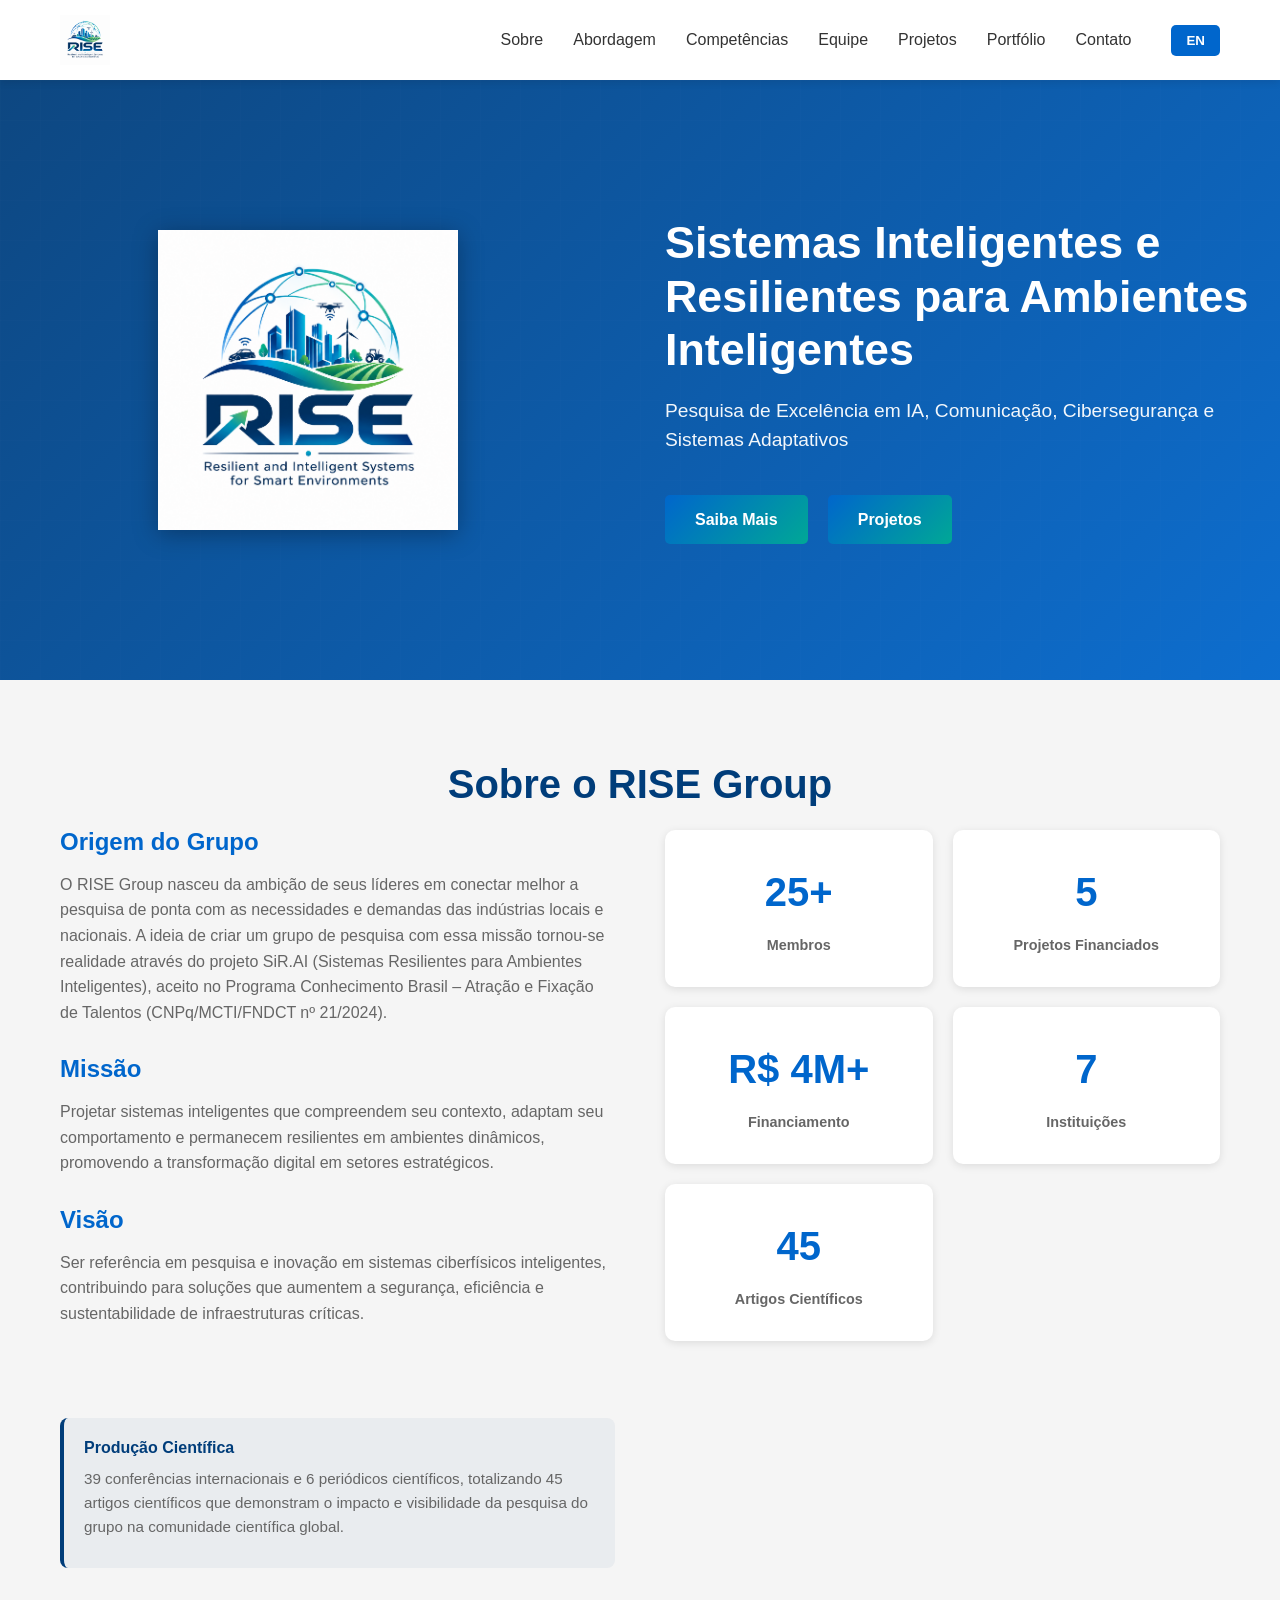
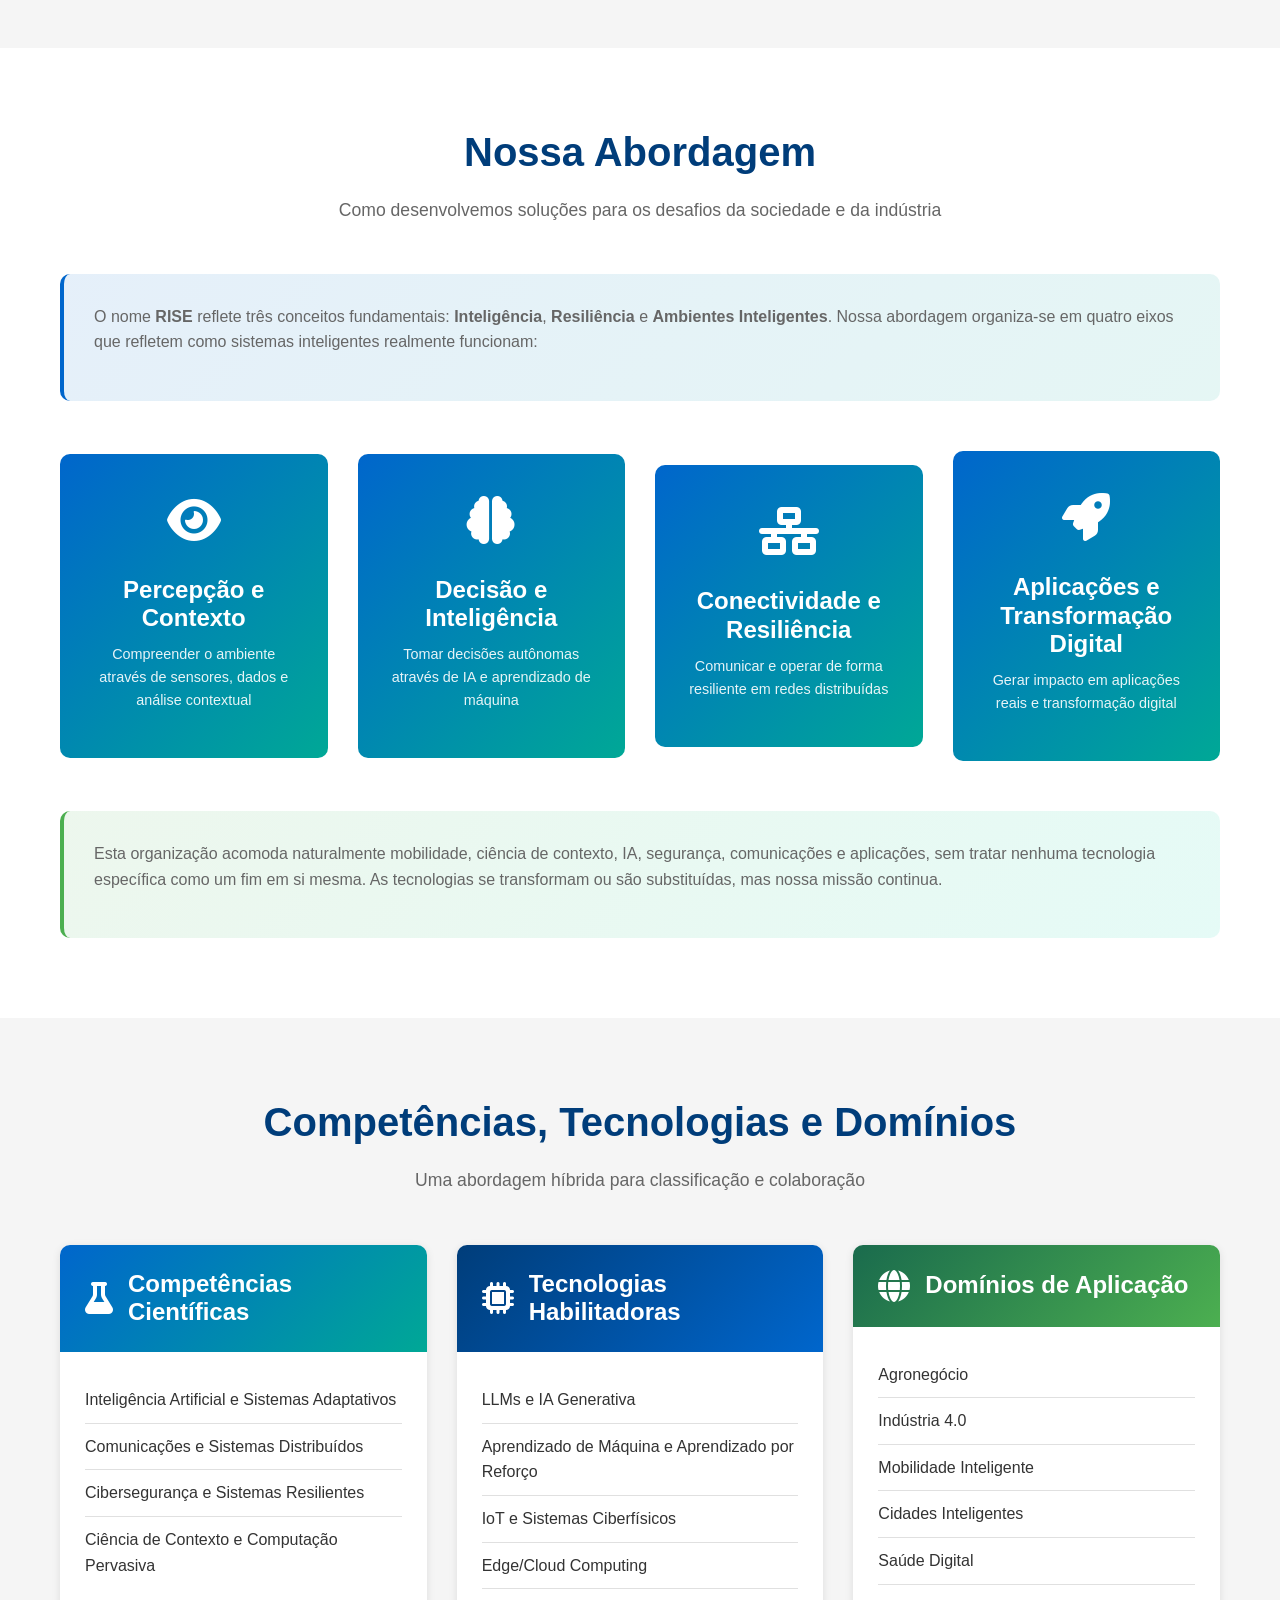
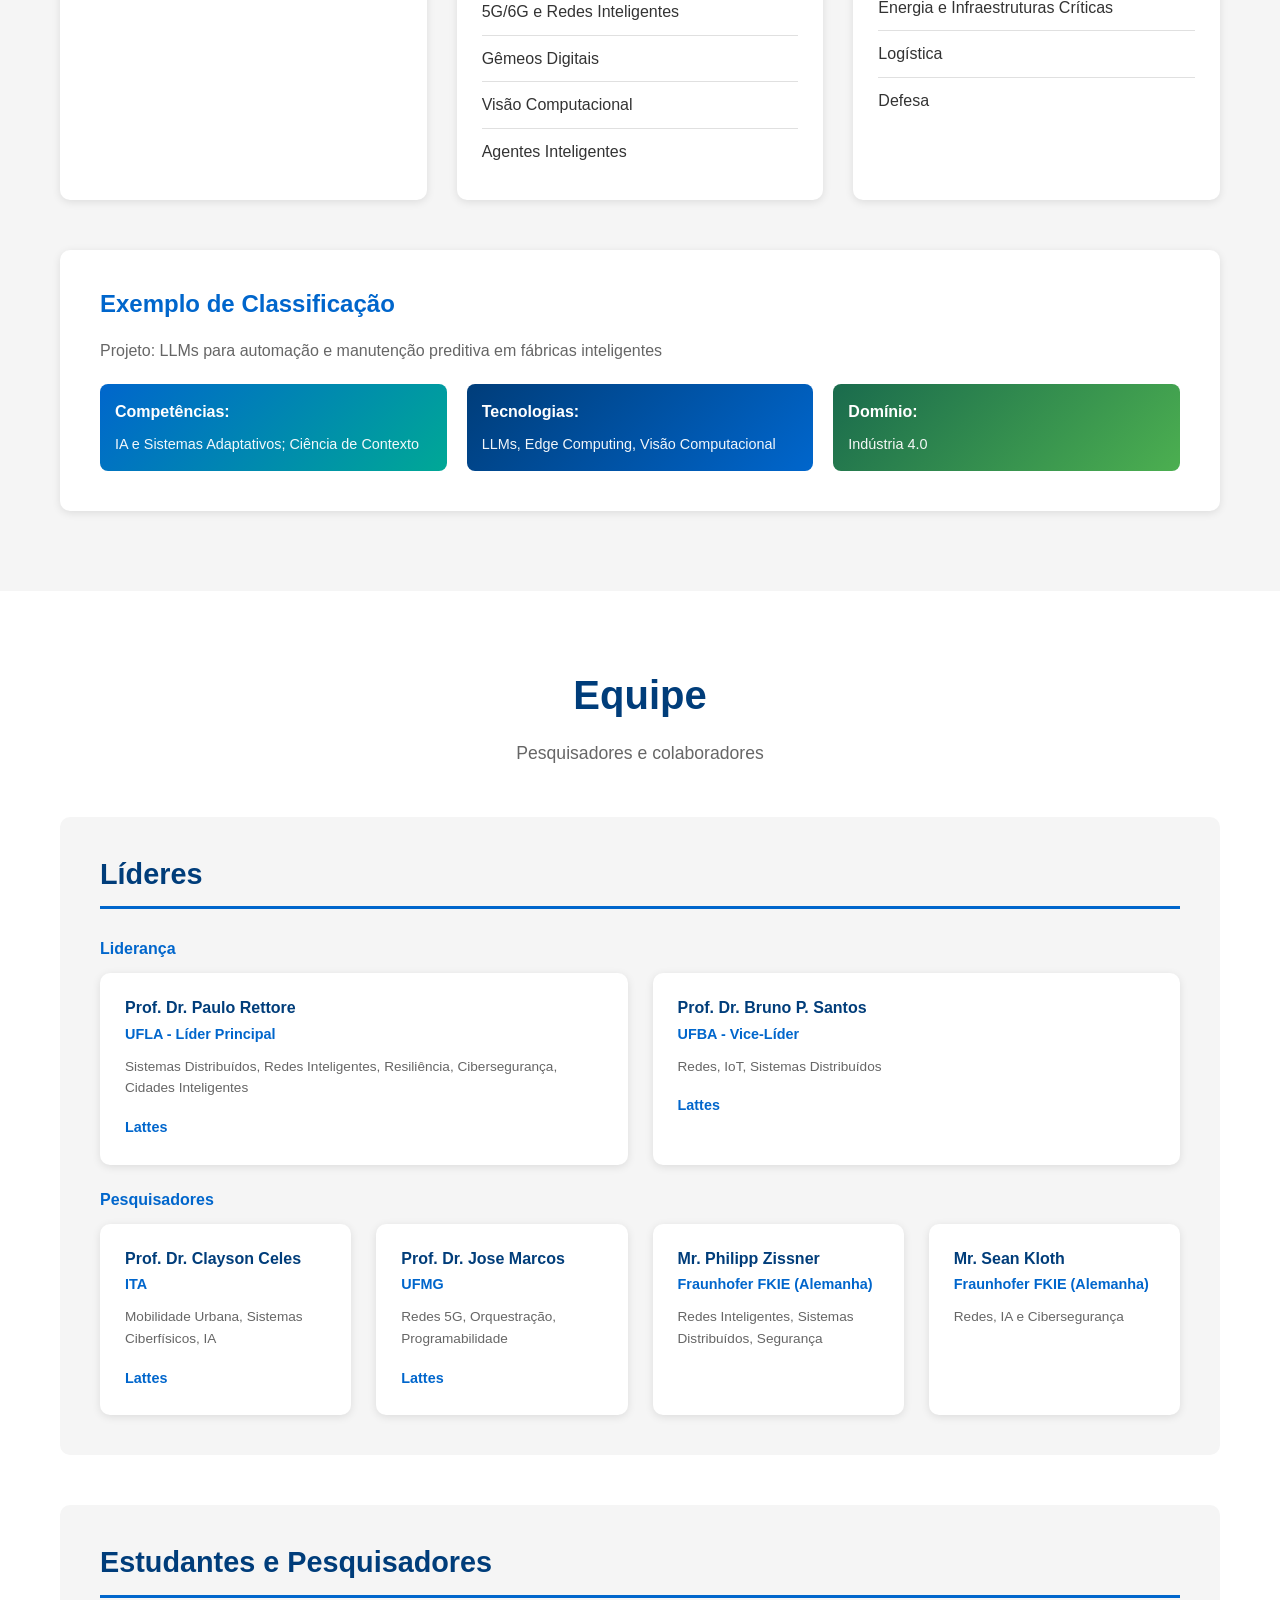
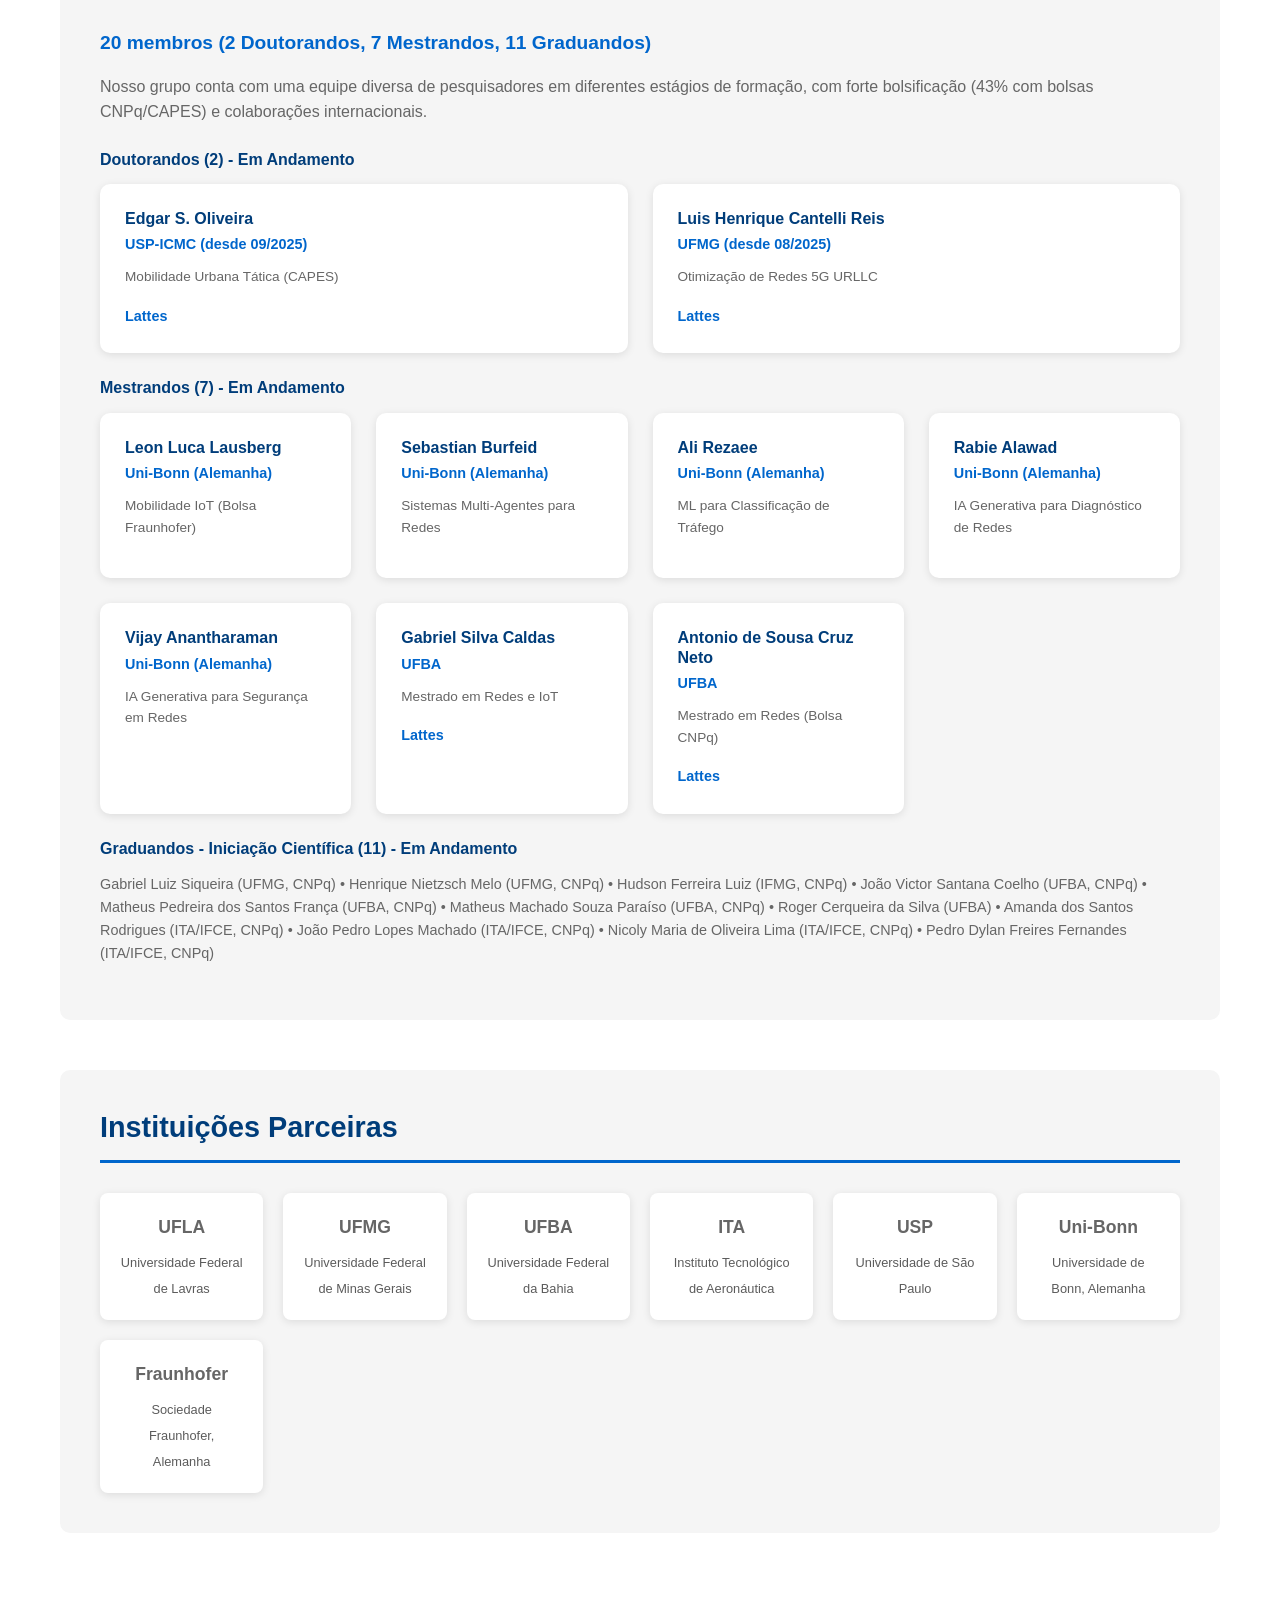
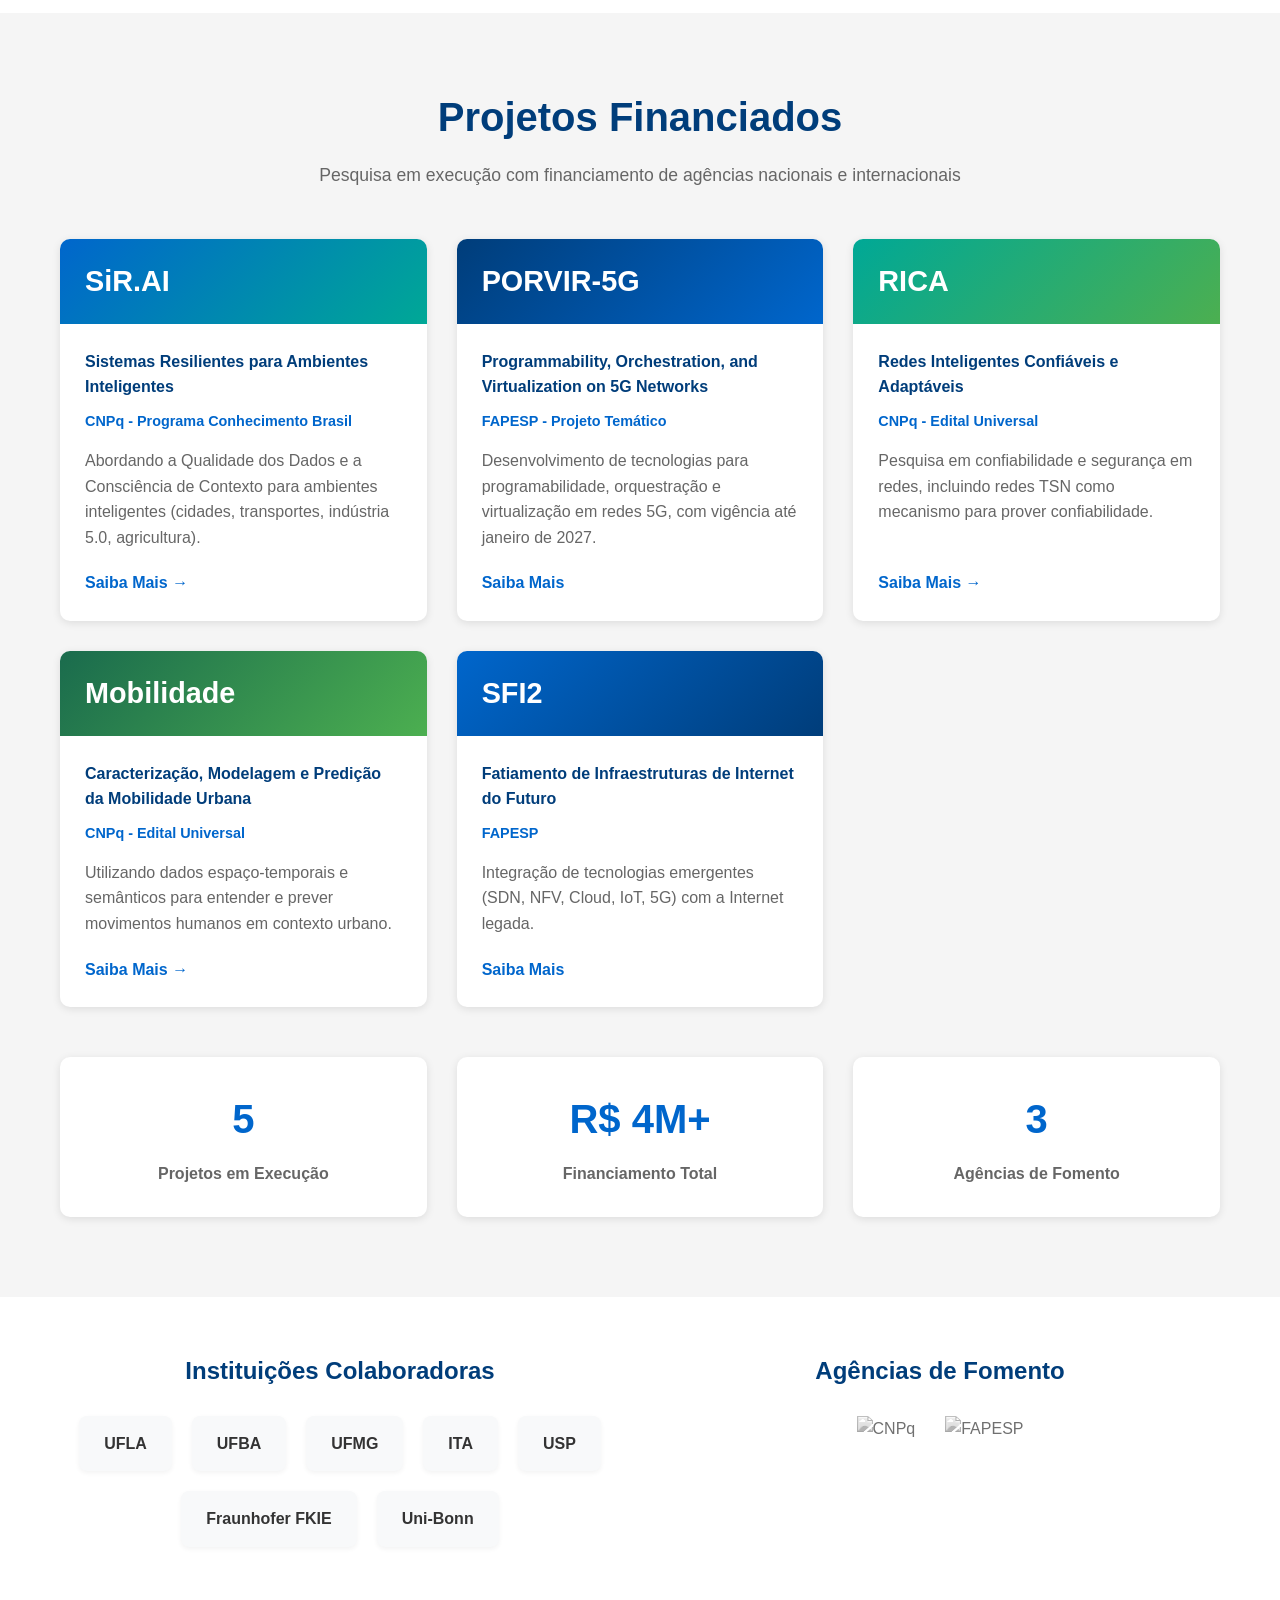
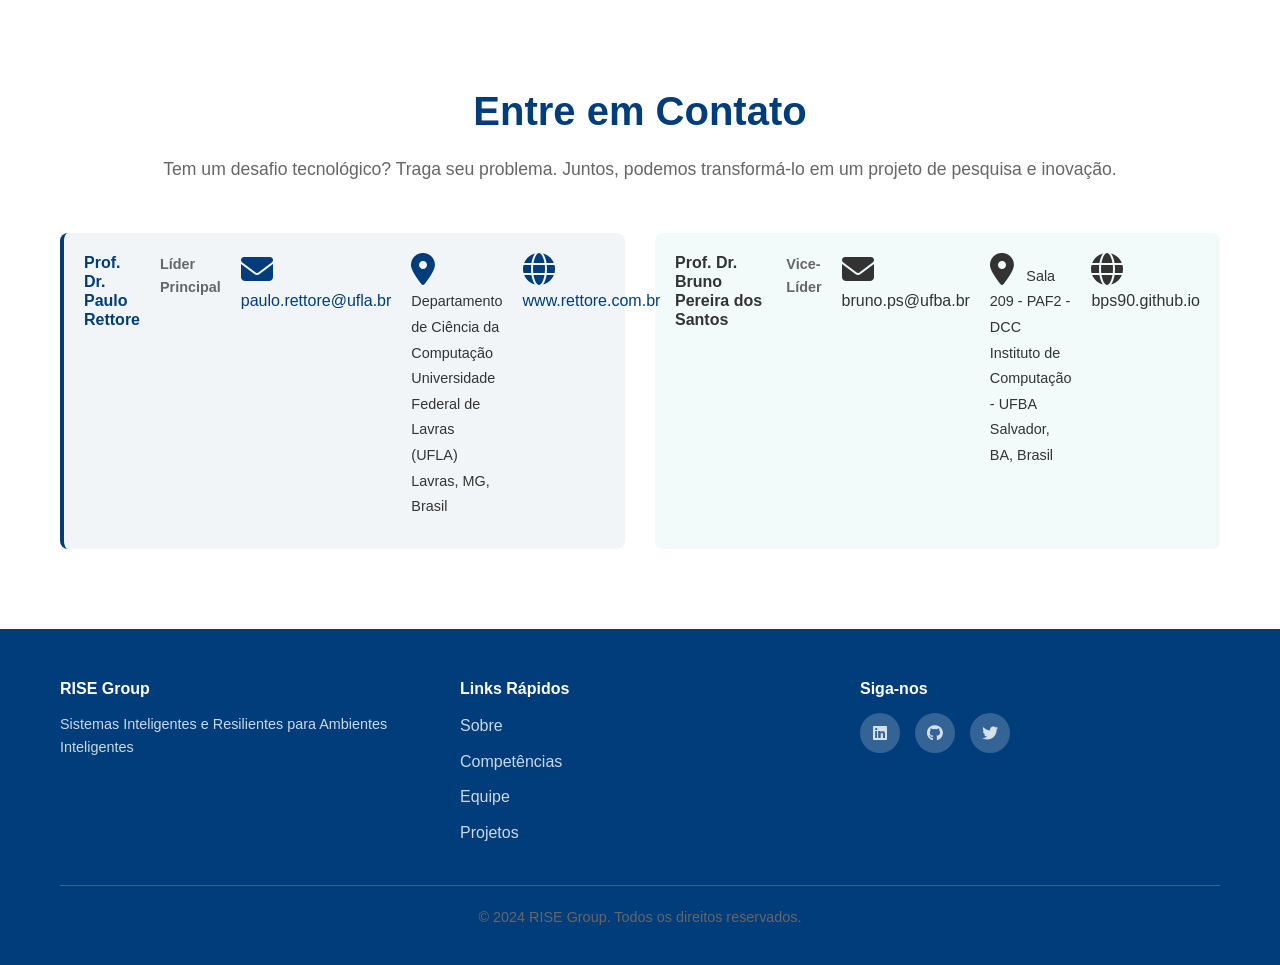
==== index.html @ a44e8b83 "Auto stash before rebase of "main" onto "origin/main"" ====
<!DOCTYPE html>
<html lang="pt-BR">
<head>
    <meta charset="UTF-8">
    <meta name="viewport" content="width=device-width, initial-scale=1.0">
    <meta name="description" content="RISE Group - Resilient and Intelligent Systems for Smart Environments">
    <meta name="keywords" content="AI, IoT, 5G, Resilience, Smart Cities, Research Group">
    <title>RISE Group - Sistemas Inteligentes e Resilientes para Ambientes Inteligentes</title>
    <link rel="stylesheet" href="assets/css/style.css">
    <link rel="stylesheet" href="https://cdnjs.cloudflare.com/ajax/libs/font-awesome/6.4.0/css/all.min.css">
</head>
<body>
    <!-- Navigation -->
    <nav class="navbar">
        <div class="nav-container">
            <div class="nav-logo">
                <img src="assets/images/logo-rise.png" alt="RISE Group Logo" class="logo-img">
                <span class="logo-text">RISE Group</span>
            </div>
            <div class="nav-toggle" id="navToggle">
                <span></span>
                <span></span>
                <span></span>
            </div>
            <ul class="nav-menu" id="navMenu">
                <li><a href="#about" class="nav-link" data-i18n="nav.about">Sobre</a></li>
                <li><a href="#approach" class="nav-link" data-i18n="nav.approach">Abordagem</a></li>
                <li><a href="#competencies" class="nav-link" data-i18n="nav.competencies">Competências</a></li>
                <li><a href="#team" class="nav-link" data-i18n="nav.team">Equipe</a></li>
                <li><a href="#projects" class="nav-link" data-i18n="nav.projects">Projetos</a></li>
                <li><a href="#portfolio" class="nav-link" data-i18n="nav.portfolio">Portfólio</a></li>
                <li><a href="#contact" class="nav-link" data-i18n="nav.contact">Contato</a></li>
                <li class="lang-toggle">
                    <button id="langBtn" class="lang-btn">EN</button>
                </li>
            </ul>
        </div>
    </nav>

    <!-- Hero Section -->
    <section class="hero">
        <div class="hero-content">
            <div class="hero-logo-container">
                <img src="assets/images/logo-rise.png" alt="RISE Group" class="hero-logo">
            </div>
            <div class="hero-text-container">
                <h1 class="hero-title" data-i18n="hero.title">Sistemas Inteligentes e Resilientes para Ambientes Inteligentes</h1>
                <p class="hero-subtitle" data-i18n="hero.subtitle">Pesquisa de Excelência em IA, Comunicação, Cibersegurança e Sistemas Adaptativos</p>
                <div class="hero-buttons">
                    <a href="#about" class="btn btn-primary" data-i18n="btn.learn">Saiba Mais</a>
                    <a href="#projects" class="btn btn-primary" data-i18n="btn.projects">Projetos</a>
                </div>
            </div>
        </div>
        <div class="hero-background"></div>
    </section>

    <!-- About Section -->
    <section id="about" class="about">
        <div class="container">
            <h2 class="section-title" data-i18n="about.title">Sobre o RISE Group</h2>
            <div class="about-content">
                <div class="about-text">
                    <h3 data-i18n="about.origin">Origem do Grupo</h3>
                    <p data-i18n="about.origin_text">O RISE Group nasceu da ambição de seus líderes em conectar melhor a pesquisa de ponta com as necessidades e demandas das indústrias locais e nacionais. A ideia de criar um grupo de pesquisa com essa missão tornou-se realidade através do projeto <strong>SiR.AI</strong> (Sistemas Resilientes para Ambientes Inteligentes), aceito no <strong>Programa Conhecimento Brasil – Atração e Fixação de Talentos</strong> (CNPq/MCTI/FNDCT nº 21/2024). Este programa forneceu o suporte necessário para estruturar uma equipe multidisciplinar e interinstitucional dedicada a pesquisa de fronteira em sistemas inteligentes e resilientes.</p>
                    
                    <h3 data-i18n="about.mission">Missão</h3>
                    <p data-i18n="about.mission_text">Projetar sistemas inteligentes que compreendem seu contexto, adaptam seu comportamento e permanecem resilientes em ambientes dinâmicos, promovendo a transformação digital em setores estratégicos.</p>
                    
                    <h3 data-i18n="about.vision">Visão</h3>
                    <p data-i18n="about.vision_text">Ser referência em pesquisa e inovação em sistemas ciberfísicos inteligentes, contribuindo para soluções que aumentem a segurança, eficiência e sustentabilidade de infraestruturas críticas.</p>
                </div>
                <div class="about-stats">
                    <div class="stat-card">
                        <div class="stat-number">25+</div>
                        <div class="stat-label" data-i18n="about.members">Membros</div>
                    </div>
                    <div class="stat-card">
                        <div class="stat-number">5</div>
                        <div class="stat-label" data-i18n="about.projects">Projetos Financiados</div>
                    </div>
                    <div class="stat-card">
                        <div class="stat-number">R$ 4M+</div>
                        <div class="stat-label" data-i18n="about.funding">Financiamento</div>
                    </div>
                    <div class="stat-card">
                        <div class="stat-number">7</div>
                        <div class="stat-label" data-i18n="about.institutions">Instituições</div>
                    </div>
                    <div class="stat-card">
                        <div class="stat-number">45</div>
                        <div class="stat-label" data-i18n="about.publications">Artigos Científicos</div>
                    </div>
                </div>
                
                <div class="about-publications" style="margin-top: 25px; padding: 20px; background: rgba(0, 61, 122, 0.05); border-radius: 8px; border-left: 4px solid var(--primary-blue);">
                    <h4 style="color: var(--primary-blue); margin-bottom: 10px;" data-i18n="about.publications_title">Produção Científica</h4>
                    <p style="margin: 8px 0; font-size: 0.95rem;" data-i18n="about.publications_detail"><strong>39 conferências internacionais</strong> e <strong>6 periódicos científicos</strong>, totalizando <strong>45 artigos científicos</strong> que demonstram o impacto e visibilidade da pesquisa do grupo na comunidade científica global.</p>
                </div>
            </div>
        </div>
    </section>

    <!-- Approach Section -->
    <section id="approach" class="approach">
        <div class="container">
            <h2 class="section-title" data-i18n="approach.title">Nossa Abordagem</h2>
            <p class="section-subtitle" data-i18n="approach.subtitle">Como desenvolvemos soluções para os desafios da sociedade e da indústria</p>
            
            <div class="approach-intro">
                <p data-i18n="approach.intro">O nome <strong>RISE</strong> reflete três conceitos fundamentais: <strong>Inteligência</strong>, <strong>Resiliência</strong> e <strong>Ambientes Inteligentes</strong>. Nossa abordagem organiza-se em quatro eixos que refletem como sistemas inteligentes realmente funcionam:</p>
            </div>

            <div class="approach-flow">
                <div class="flow-item">
                    <div class="flow-icon">
                        <i class="fas fa-eye"></i>
                    </div>
                    <h3 data-i18n="approach.perception">Percepção e Contexto</h3>
                    <p data-i18n="approach.perception_desc">Compreender o ambiente através de sensores, dados e análise contextual</p>
                </div>
                <div class="flow-arrow">→</div>
                <div class="flow-item">
                    <div class="flow-icon">
                        <i class="fas fa-brain"></i>
                    </div>
                    <h3 data-i18n="approach.decision">Decisão e Inteligência</h3>
                    <p data-i18n="approach.decision_desc">Tomar decisões autônomas através de IA e aprendizado de máquina</p>
                </div>
                <div class="flow-arrow">→</div>
                <div class="flow-item">
                    <div class="flow-icon">
                        <i class="fas fa-network-wired"></i>
                    </div>
                    <h3 data-i18n="approach.connectivity">Conectividade e Resiliência</h3>
                    <p data-i18n="approach.connectivity_desc">Comunicar e operar de forma resiliente em redes distribuídas</p>
                </div>
                <div class="flow-arrow">→</div>
                <div class="flow-item">
                    <div class="flow-icon">
                        <i class="fas fa-rocket"></i>
                    </div>
                    <h3 data-i18n="approach.applications">Aplicações e Transformação Digital</h3>
                    <p data-i18n="approach.applications_desc">Gerar impacto em aplicações reais e transformação digital</p>
                </div>
            </div>

            <div class="approach-note">
                <p data-i18n="approach.note">Esta organização acomoda naturalmente mobilidade, ciência de contexto, IA, segurança, comunicações e aplicações, sem tratar nenhuma tecnologia específica como um fim em si mesma. As tecnologias se transformam ou são substituídas, mas nossa missão continua.</p>
            </div>
        </div>
    </section>

    <!-- Competencies Section -->
    <section id="competencies" class="competencies">
        <div class="container">
            <h2 class="section-title" data-i18n="competencies.title">Competências, Tecnologias e Domínios</h2>
            <p class="section-subtitle" data-i18n="competencies.subtitle">Uma abordagem híbrida para classificação e colaboração</p>

            <div class="competencies-grid">
                <!-- Scientific Competencies -->
                <div class="competency-card">
                    <div class="card-header competencies-header">
                        <i class="fas fa-flask"></i>
                        <h3 data-i18n="competencies.scientific">Competências Científicas</h3>
                    </div>
                    <ul class="competency-list">
                        <li data-i18n="competencies.ai">Inteligência Artificial e Sistemas Adaptativos</li>
                        <li data-i18n="competencies.communications">Comunicações e Sistemas Distribuídos</li>
                        <li data-i18n="competencies.cybersecurity">Cibersegurança e Sistemas Resilientes</li>
                        <li data-i18n="competencies.context">Ciência de Contexto e Computação Pervasiva</li>
                    </ul>
                </div>

                <!-- Enabling Technologies -->
                <div class="competency-card">
                    <div class="card-header technologies-header">
                        <i class="fas fa-microchip"></i>
                        <h3 data-i18n="competencies.technologies">Tecnologias Habilitadoras</h3>
                    </div>
                    <ul class="competency-list">
                        <li data-i18n="competencies.llm">LLMs e IA Generativa</li>
                        <li data-i18n="competencies.ml">Aprendizado de Máquina e Aprendizado por Reforço</li>
                        <li data-i18n="competencies.iot">IoT e Sistemas Ciberfísicos</li>
                        <li data-i18n="competencies.edge">Edge/Cloud Computing</li>
                        <li data-i18n="competencies.5g">5G/6G e Redes Inteligentes</li>
                        <li data-i18n="competencies.digital_twins">Gêmeos Digitais</li>
                        <li data-i18n="competencies.vision">Visão Computacional</li>
                        <li data-i18n="competencies.agents">Agentes Inteligentes</li>
                    </ul>
                </div>

                <!-- Application Domains -->
                <div class="competency-card">
                    <div class="card-header domains-header">
                        <i class="fas fa-globe"></i>
                        <h3 data-i18n="competencies.domains">Domínios de Aplicação</h3>
                    </div>
                    <ul class="competency-list">
                        <li data-i18n="competencies.agriculture">Agronegócio</li>
                        <li data-i18n="competencies.industry">Indústria 4.0</li>
                        <li data-i18n="competencies.mobility">Mobilidade Inteligente</li>
                        <li data-i18n="competencies.smart_cities">Cidades Inteligentes</li>
                        <li data-i18n="competencies.health">Saúde Digital</li>
                        <li data-i18n="competencies.energy">Energia e Infraestruturas Críticas</li>
                        <li data-i18n="competencies.logistics">Logística</li>
                        <li data-i18n="competencies.defense">Defesa</li>
                    </ul>
                </div>
            </div>

            <div class="competencies-example">
                <h3 data-i18n="competencies.example_title">Exemplo de Classificação</h3>
                <p data-i18n="competencies.example_project">Projeto: LLMs para automação e manutenção preditiva em fábricas inteligentes</p>
                <div class="example-tags">
                    <div class="tag competencies-tag">
                        <strong data-i18n="competencies.competencies_label">Competências:</strong>
                        <span data-i18n="competencies.example_comp">IA e Sistemas Adaptativos; Ciência de Contexto</span>
                    </div>
                    <div class="tag technologies-tag">
                        <strong data-i18n="competencies.technologies_label">Tecnologias:</strong>
                        <span data-i18n="competencies.example_tech">LLMs, Edge Computing, Visão Computacional</span>
                    </div>
                    <div class="tag domains-tag">
                        <strong data-i18n="competencies.domains_label">Domínio:</strong>
                        <span data-i18n="competencies.example_domain">Indústria 4.0</span>
                    </div>
                </div>
            </div>
        </div>
    </section>

    <!-- Team Section -->
    <section id="team" class="team">
        <div class="container">
            <h2 class="section-title" data-i18n="team.title">Equipe</h2>
            <p class="section-subtitle" data-i18n="team.subtitle">Pesquisadores e colaboradores</p>

            <div class="team-grid">
                <!-- Leaders and Researchers -->
                <div class="team-category">
                    <h3 class="team-category-title" data-i18n="team.leaders">Liderança e Pesquisadores</h3>
                    
                    <h4 style="margin-top: 0; margin-bottom: 15px; color: var(--secondary-blue);">Liderança</h4>
                    <div class="team-members">
                        <div class="team-member">
                            <div class="member-info">
                                <h4>Prof. Dr. Paulo Rettore</h4>
                                <p class="member-institution">UFLA - Líder Principal</p>
                                <p class="member-expertise">Sistemas Distribuídos, Redes Inteligentes, Resiliência, Cibersegurança, Cidades Inteligentes</p>
                                <a href="http://lattes.cnpq.br/9765485978306232" target="_blank" class="member-link">Lattes</a>
                            </div>
                        </div>
                        <div class="team-member">
                            <div class="member-info">
                                <h4>Prof. Dr. Bruno P. Santos</h4>
                                <p class="member-institution">UFBA - Vice-Líder</p>
                                <p class="member-expertise">Redes, IoT, Sistemas Distribuídos</p>
                                <a href="http://lattes.cnpq.br/0092226104911153" target="_blank" class="member-link">Lattes</a>
                            </div>
                        </div>
                    </div>
                    
                    <h4 style="margin-top: 25px; margin-bottom: 15px; color: var(--secondary-blue);">Pesquisadores</h4>
                    <div class="team-members">
                        <div class="team-member">
                            <div class="member-info">
                                <h4>Prof. Dr. Clayson Celes</h4>
                                <p class="member-institution">ITA</p>
                                <p class="member-expertise">Mobilidade Urbana, Sistemas Ciberfísicos, IA</p>
                                <a href="http://lattes.cnpq.br/7264126014293049" target="_blank" class="member-link">Lattes</a>
                            </div>
                        </div>
                        <div class="team-member">
                            <div class="member-info">
                                <h4>Prof. Dr. Jose Marcos</h4>
                                <p class="member-institution">UFMG</p>
                                <p class="member-expertise">Redes 5G, Orquestração, Programabilidade</p>
                                <a href="http://lattes.cnpq.br/7955837132687218" target="_blank" class="member-link">Lattes</a>
                            </div>
                        </div>
                        <div class="team-member">
                            <div class="member-info">
                                <h4>Mr. Philipp Zissner</h4>
                                <p class="member-institution">Fraunhofer FKIE (Alemanha)</p>
                                <p class="member-expertise">Redes Inteligentes, Sistemas Distribuídos, Segurança</p>
                            </div>
                        </div>
                        <div class="team-member">
                            <div class="member-info">
                                <h4>Mr. Sean Kloth</h4>
                                <p class="member-institution">Fraunhofer FKIE (Alemanha)</p>
                                <p class="member-expertise">Redes, IA e Cibersegurança</p>
                            </div>
                        </div>
                    </div>
                </div>

                <!-- Students -->
                <div class="team-category">
                    <h3 class="team-category-title" data-i18n="team.students">Estudantes</h3>
                    <p class="team-students-count">20 membros (2 Doutorandos, 7 Mestrandos, 11 Graduandos)</p>
                    <p class="team-students-desc" data-i18n="team.students_desc">Nosso grupo conta com uma equipe diversa de pesquisadores em diferentes estágios de formação, com forte bolsificação (43% com bolsas CNPq/CAPES/Fraunhofer) e colaborações internacionais.</p>
                    
                    <h4 style="margin-top: 25px; margin-bottom: 15px; color: var(--primary-blue);">Doutorandos (2) - Em Andamento</h4>
                    <div class="team-members">
                        <div class="team-member">
                            <div class="member-info">
                                <h4>Edgar S. Oliveira</h4>
                                <p class="member-institution">USP-ICMC (desde 09/2025)</p>
                                <p class="member-expertise" style="font-size: 0.85rem;">Mobilidade Urbana Tática (CAPES)</p>
                                <a href="https://lattes.cnpq.br/5297519277075226" target="_blank" class="member-link">Lattes</a>
                            </div>
                        </div>
                        <div class="team-member">
                            <div class="member-info">
                                <h4>Luis Henrique Cantelli Reis</h4>
                                <p class="member-institution">UFMG (desde 08/2025)</p>
                                <p class="member-expertise" style="font-size: 0.85rem;">Otimização de Redes 5G URLLC</p>
                                <a href="http://lattes.cnpq.br/8346475629006446" target="_blank" class="member-link">Lattes</a>
                            </div>
                        </div>
                    </div>
                    
                    <h4 style="margin-top: 25px; margin-bottom: 15px; color: var(--primary-blue);">Mestrandos (7) - Em Andamento</h4>
                    <div class="team-members">
                        <div class="team-member">
                            <div class="member-info">
                                <h4>Leon Luca Lausberg</h4>
                                <p class="member-institution">Uni-Bonn (Alemanha)</p>
                                <p class="member-expertise" style="font-size: 0.85rem;">Mobilidade IoT (Bolsa Fraunhofer)</p>
                            </div>
                        </div>
                        <div class="team-member">
                            <div class="member-info">
                                <h4>Sebastian Burfeid</h4>
                                <p class="member-institution">Uni-Bonn (Alemanha)</p>
                                <p class="member-expertise" style="font-size: 0.85rem;">Sistemas Multi-Agentes para Redes</p>
                            </div>
                        </div>
                        <div class="team-member">
                            <div class="member-info">
                                <h4>Ali Rezaee</h4>
                                <p class="member-institution">Uni-Bonn (Alemanha)</p>
                                <p class="member-expertise" style="font-size: 0.85rem;">ML para Classificação de Tráfego</p>
                            </div>
                        </div>
                        <div class="team-member">
                            <div class="member-info">
                                <h4>Rabie Alawad</h4>
                                <p class="member-institution">Uni-Bonn (Alemanha)</p>
                                <p class="member-expertise" style="font-size: 0.85rem;">IA Generativa para Diagnóstico de Redes</p>
                            </div>
                        </div>
                        <div class="team-member">
                            <div class="member-info">
                                <h4>Vijay Anantharaman</h4>
                                <p class="member-institution">Uni-Bonn (Alemanha)</p>
                                <p class="member-expertise" style="font-size: 0.85rem;">IA Generativa para Segurança em Redes</p>
                            </div>
                        </div>
                        <div class="team-member">
                            <div class="member-info">
                                <h4>Gabriel Silva Caldas</h4>
                                <p class="member-institution">UFBA</p>
                                <p class="member-expertise" style="font-size: 0.85rem;">Mestrado em Redes e IoT</p>
                                <a href="https://lattes.cnpq.br/3959252016634481" target="_blank" class="member-link">Lattes</a>
                            </div>
                        </div>
                        <div class="team-member">
                            <div class="member-info">
                                <h4>Antonio de Sousa Cruz Neto</h4>
                                <p class="member-institution">UFBA</p>
                                <p class="member-expertise" style="font-size: 0.85rem;">Mestrado em Redes (Bolsa CNPq)</p>
                                <a href="https://lattes.cnpq.br/2647398717925068" target="_blank" class="member-link">Lattes</a>
                            </div>
                        </div>
                    </div>
                    
                    <h4 style="margin-top: 25px; margin-bottom: 15px; color: var(--primary-blue);">Graduandos - Iniciação Científica (11) - Em Andamento</h4>
                    <p style="font-size: 0.9rem; margin-bottom: 15px; color: var(--text-light);">Gabriel Luiz Siqueira (UFMG, CNPq) • Henrique Nietzsch Melo (UFMG, CNPq) • Hudson Ferreira Luiz (IFMG, CNPq) • João Victor Santana Coelho (UFBA, CNPq) • Matheus Pedreira dos Santos França (UFBA, CNPq) • Matheus Machado Souza Paraíso (UFBA, CNPq) • Roger Cerqueira da Silva (UFBA) • Amanda dos Santos Rodrigues (ITA/IFCE, CNPq) • João Pedro Lopes Machado (ITA/IFCE, CNPq) • Nicoly Maria de Oliveira Lima (ITA/IFCE, CNPq) • Pedro Dylan Freires Fernandes (ITA/IFCE, CNPq)</p>
                </div>

                <!-- Institutions -->
                <div class="team-category">
                    <h3 class="team-category-title" data-i18n="team.institutions">Instituições Parceiras</h3>
                    <div class="institutions-grid">
                        <div class="institution">
                            <p>UFLA</p>
                            <small data-i18n="team.ufla">Universidade Federal de Lavras</small>
                        </div>
                        <div class="institution">
                            <p>UFMG</p>
                            <small data-i18n="team.ufmg">Universidade Federal de Minas Gerais</small>
                        </div>
                        <div class="institution">
                            <p>UFBA</p>
                            <small data-i18n="team.ufba">Universidade Federal da Bahia</small>
                        </div>
                        <div class="institution">
                            <p>ITA</p>
                            <small data-i18n="team.ita">Instituto Tecnológico de Aeronáutica</small>
                        </div>
                        <div class="institution">
                            <p>USP</p>
                            <small data-i18n="team.usp">Universidade de São Paulo</small>
                        </div>
                        <div class="institution">
                            <p>Uni-Bonn</p>
                            <small data-i18n="team.unibonn">Universidade de Bonn, Alemanha</small>
                        </div>
                        <div class="institution">
                            <p>Fraunhofer</p>
                            <small data-i18n="team.fraunhofer">Sociedade Fraunhofer, Alemanha</small>
                        </div>
                    </div>
                </div>
            </div>
        </div>
    </section>

    <!-- Projects Section -->
    <section id="projects" class="projects">
        <div class="container">
            <h2 class="section-title" data-i18n="projects.title">Projetos Financiados</h2>
            <p class="section-subtitle" data-i18n="projects.subtitle">Pesquisa em execução com financiamento de agências nacionais e internacionais</p>

            <div class="projects-grid">
                <!-- SiR.AI -->
                <div class="project-card">
                    <div class="project-header sirai">
                        <h3>SiR.AI</h3>
                    </div>
                    <div class="project-body">
                        <p class="project-title" data-i18n="projects.sirai_title">Sistemas Resilientes para Ambientes Inteligentes</p>
                        <p class="project-agency">CNPq - Programa Conhecimento Brasil</p>
                        <p class="project-desc" data-i18n="projects.sirai_desc">Abordando a Qualidade dos Dados e a Consciência de Contexto para ambientes inteligentes (cidades, transportes, indústria 5.0, agricultura).</p>
                        <a href="https://www.rettore.com.br/sirai-project/" target="_blank" class="project-link" data-i18n="projects.learn_more">Saiba Mais →</a>
                    </div>
                </div>

                <!-- PORVIR-5G -->
                <div class="project-card">
                    <div class="project-header porvir">
                        <h3>PORVIR-5G</h3>
                    </div>
                    <div class="project-body">
                        <p class="project-title" data-i18n="projects.porvir_title">Programmability, Orchestration, and Virtualization on 5G Networks</p>
                        <p class="project-agency">FAPESP - Projeto Temático</p>
                        <p class="project-desc" data-i18n="projects.porvir_desc">Desenvolvimento de tecnologias para programabilidade, orquestração e virtualização em redes 5G, com vigência até janeiro de 2027.</p>
                        <a href="https://porvir-5g-project.github.io/" target="_blank" class="project-link" data-i18n="btn.learn">Saiba Mais</a>
                    </div>
                </div>

                <!-- RICA -->
                <div class="project-card">
                    <div class="project-header rica">
                        <h3>RICA</h3>
                    </div>
                    <div class="project-body">
                        <p class="project-title" data-i18n="projects.rica_title">Redes Inteligentes Confiáveis e Adaptáveis</p>
                        <p class="project-agency">CNPq - Edital Universal</p>
                        <p class="project-desc" data-i18n="projects.rica_desc">Pesquisa em confiabilidade e segurança em redes, incluindo redes TSN como mecanismo para prover confiabilidade.</p>
                        <a href="https://www.rettore.com.br/rica-project/" target="_blank" class="project-link" data-i18n="projects.learn_more">Saiba Mais →</a>
                    </div>
                </div>

                <!-- Mobilidade Urbana -->
                <div class="project-card">
                    <div class="project-header mobility">
                        <h3 data-i18n="projects.mobility_short">Mobilidade</h3>
                    </div>
                    <div class="project-body">
                        <p class="project-title" data-i18n="projects.mobility_title">Caracterização, Modelagem e Predição da Mobilidade Urbana</p>
                        <p class="project-agency">CNPq - Edital Universal</p>
                        <p class="project-desc" data-i18n="projects.mobility_desc">Utilizando dados espaço-temporais e semânticos para entender e prever movimentos humanos em contexto urbano.</p>
                        <a href="#" target="_blank" class="project-link" data-i18n="projects.learn_more">Saiba Mais →</a>
                    </div>
                </div>

                <!-- SFI2 -->
                <div class="project-card">
                    <div class="project-header sfi2">
                        <h3>SFI2</h3>
                    </div>
                    <div class="project-body">
                        <p class="project-title" data-i18n="projects.sfi2_title">Fatiamento de Infraestruturas de Internet do Futuro</p>
                        <p class="project-agency">FAPESP</p>
                        <p class="project-desc" data-i18n="projects.sfi2_desc">Integração de tecnologias emergentes (SDN, NFV, Cloud, IoT, 5G) com a Internet legada.</p>
                        <a href="https://sites.google.com/view/sfi2/home" target="_blank" class="project-link" data-i18n="btn.learn">Saiba Mais</a>
                    </div>
                </div>
            </div>

            <div class="projects-stats">
                <div class="stat">
                    <div class="stat-value">5</div>
                    <div class="stat-name" data-i18n="projects.total_projects">Projetos em Execução</div>
                </div>
                <div class="stat">
                    <div class="stat-value">R$ 4M+</div>
                    <div class="stat-name" data-i18n="projects.total_funding">Financiamento Total</div>
                </div>
                <div class="stat">
                    <div class="stat-value">3</div>
                    <div class="stat-name" data-i18n="projects.funding_agencies">Agências de Fomento</div>
                </div>
            </div>
        </div>
    </section>


    <!-- Partners and Sponsors Section -->
    <section id="partners" class="partners" style="padding: 60px 0; background-color: white;">
        <div class="container">
            <div style="display: grid; grid-template-columns: repeat(auto-fit, minmax(300px, 1fr)); gap: 40px;">
                
                <!-- Collaborating Institutions -->
                <div class="institutions">
                    <h3 style="text-align: center; color: var(--primary-blue); margin-bottom: 30px; font-size: 1.5rem;" data-i18n="partners.institutions">Instituições Colaboradoras</h3>
                    <div style="display: flex; flex-wrap: wrap; justify-content: center; gap: 20px; align-items: center;">
                        <div style="background: #f8f9fa; padding: 15px 25px; border-radius: 8px; font-weight: bold; color: #333; box-shadow: 0 2px 5px rgba(0,0,0,0.05);">UFLA</div>
                        <div style="background: #f8f9fa; padding: 15px 25px; border-radius: 8px; font-weight: bold; color: #333; box-shadow: 0 2px 5px rgba(0,0,0,0.05);">UFBA</div>
                        <div style="background: #f8f9fa; padding: 15px 25px; border-radius: 8px; font-weight: bold; color: #333; box-shadow: 0 2px 5px rgba(0,0,0,0.05);">UFMG</div>
                        <div style="background: #f8f9fa; padding: 15px 25px; border-radius: 8px; font-weight: bold; color: #333; box-shadow: 0 2px 5px rgba(0,0,0,0.05);">ITA</div>
                        <div style="background: #f8f9fa; padding: 15px 25px; border-radius: 8px; font-weight: bold; color: #333; box-shadow: 0 2px 5px rgba(0,0,0,0.05);">USP</div>
                        <div style="background: #f8f9fa; padding: 15px 25px; border-radius: 8px; font-weight: bold; color: #333; box-shadow: 0 2px 5px rgba(0,0,0,0.05);">Fraunhofer FKIE</div>
                        <div style="background: #f8f9fa; padding: 15px 25px; border-radius: 8px; font-weight: bold; color: #333; box-shadow: 0 2px 5px rgba(0,0,0,0.05);">Uni-Bonn</div>
                    </div>
                </div>

                <!-- Funding Agencies -->
                <div class="sponsors">
                    <h3 style="text-align: center; color: var(--primary-blue); margin-bottom: 30px; font-size: 1.5rem;" data-i18n="partners.sponsors">Agências de Fomento</h3>
                    <div style="display: flex; flex-wrap: wrap; justify-content: center; gap: 30px; align-items: center;">
                        <img src="assets/images/cnpq-logo.png" alt="CNPq" style="height: 60px; object-fit: contain; filter: grayscale(100%) opacity(70%); transition: all 0.3s ease;" onmouseover="this.style.filter='none'" onmouseout="this.style.filter='grayscale(100%) opacity(70%)'">
                        <img src="assets/images/fapesp-logo.png" alt="FAPESP" style="height: 60px; object-fit: contain; filter: grayscale(100%) opacity(70%); transition: all 0.3s ease;" onmouseover="this.style.filter='none'" onmouseout="this.style.filter='grayscale(100%) opacity(70%)'">
                    </div>
                </div>
                
            </div>
        </div>
    </section>

    <!-- Contact Section -->
    <section id="contact" class="contact">
        <div class="container">
            <h2 class="section-title" data-i18n="contact.title">Entre em Contato</h2>
            <p class="section-subtitle" data-i18n="contact.subtitle">Tem um desafio tecnológico? Traga seu problema. Juntos, podemos transformá-lo em um projeto de pesquisa e inovação.</p>

            <div class="contact-content">
                <div class="contact-info" style="grid-column: 1 / -1; display: grid; grid-template-columns: repeat(auto-fit, minmax(280px, 1fr)); gap: 30px;">
                    <!-- Líder Principal -->
                    <div class="contact-item" style="background: rgba(0, 61, 122, 0.05); padding: 20px; border-radius: 8px; border-left: 4px solid var(--primary-blue);">
                        <h4 style="color: var(--primary-blue); margin-bottom: 15px;">Prof. Dr. Paulo Rettore</h4>
                        <p style="font-size: 0.9rem; margin-bottom: 10px; color: var(--text-light);"><strong>Líder Principal</strong></p>
                        <div style="margin-bottom: 10px;">
                            <i class="fas fa-envelope" style="color: var(--primary-blue); margin-right: 8px;"></i>
                            <a href="mailto:paulo.rettore@ufla.br" style="color: var(--primary-blue); text-decoration: none;">paulo.rettore@ufla.br</a>
                        </div>
                        <div style="margin-bottom: 10px;">
                            <i class="fas fa-map-marker-alt" style="color: var(--primary-blue); margin-right: 8px;"></i>
                            <span style="font-size: 0.9rem;">Departamento de Ciência da Computação<br>Universidade Federal de Lavras (UFLA)<br>Lavras, MG, Brasil</span>
                        </div>
                        <div>
                            <i class="fas fa-globe" style="color: var(--primary-blue); margin-right: 8px;"></i>
                            <a href="https://www.rettore.com.br" target="_blank" style="color: var(--primary-blue); text-decoration: none;">www.rettore.com.br</a>
                        </div>
                    </div>
                    
                    <!-- Vice-Líder -->
                    <div class="contact-item" style="background: rgba(0, 168, 150, 0.05); padding: 20px; border-radius: 8px; border-left: 4px solid var(--secondary-teal);">
                        <h4 style="color: var(--secondary-teal); margin-bottom: 15px;">Prof. Dr. Bruno Pereira dos Santos</h4>
                        <p style="font-size: 0.9rem; margin-bottom: 10px; color: var(--text-light);"><strong>Vice-Líder</strong></p>
                        <div style="margin-bottom: 10px;">
                            <i class="fas fa-envelope" style="color: var(--secondary-teal); margin-right: 8px;"></i>
                            <a href="mailto:bruno.ps@ufba.br" style="color: var(--secondary-teal); text-decoration: none;">bruno.ps@ufba.br</a>
                        </div>
                        <div style="margin-bottom: 10px;">
                            <i class="fas fa-map-marker-alt" style="color: var(--secondary-teal); margin-right: 8px;"></i>
                            <span style="font-size: 0.9rem;">Sala 209 - PAF2 - DCC<br>Instituto de Computação - UFBA<br>Salvador, BA, Brasil</span>
                        </div>
                        <div>
                            <i class="fas fa-globe" style="color: var(--secondary-teal); margin-right: 8px;"></i>
                            <a href="https://bps90.github.io" target="_blank" style="color: var(--secondary-teal); text-decoration: none;">bps90.github.io</a>
                        </div>
                    </div>
                </div>
            </div>

        </div>
    </section>

    <!-- Footer -->
    <footer class="footer">
        <div class="container">
            <div class="footer-content">
                <div class="footer-section">
                    <h4>RISE Group</h4>
                    <p data-i18n="footer.desc">Sistemas Inteligentes e Resilientes para Ambientes Inteligentes</p>
                </div>
                <div class="footer-section">
                    <h4 data-i18n="footer.quick_links">Links Rápidos</h4>
                    <ul>
                        <li><a href="#about" data-i18n="footer.about">Sobre</a></li>
                        <li><a href="#competencies" data-i18n="footer.competencies">Competências</a></li>
                        <li><a href="#team" data-i18n="footer.team">Equipe</a></li>
                        <li><a href="#projects" data-i18n="footer.projects">Projetos</a></li>
                    </ul>
                </div>
                <div class="footer-section">
                    <h4 data-i18n="footer.follow">Siga-nos</h4>
                    <div class="social-links">
                        <a href="#" class="social-link"><i class="fab fa-linkedin"></i></a>
                        <a href="#" class="social-link"><i class="fab fa-github"></i></a>
                        <a href="#" class="social-link"><i class="fab fa-twitter"></i></a>
                    </div>
                </div>
            </div>
            <div class="footer-bottom">
                <p data-i18n="footer.copyright">&copy; 2024 RISE Group. Todos os direitos reservados.</p>
            </div>
        </div>
    </footer>

    <script src="assets/js/script.js"></script>
</body>
</html>
---- assets/css/style.css ----
/* ============================================
   RISE Group Website - CSS Styles
   ============================================ */

/* Color Palette from Logo */
:root {
    --primary-blue: #003d7a;
    --secondary-blue: #0066cc;
    --teal: #00a896;
    --light-teal: #00d4aa;
    --dark-green: #1a6b4d;
    --light-green: #4caf50;
    --neutral-dark: #1a1a1a;
    --neutral-light: #f5f5f5;
    --white: #ffffff;
    --text-dark: #333333;
    --text-light: #666666;
    --border-color: #e0e0e0;
    --shadow: 0 2px 8px rgba(0, 0, 0, 0.1);
    --shadow-lg: 0 4px 16px rgba(0, 0, 0, 0.15);
}

/* ============================================
   Global Styles
   ============================================ */

* {
    margin: 0;
    padding: 0;
    box-sizing: border-box;
}

html {
    scroll-behavior: smooth;
}

body {
    font-family: 'Segoe UI', Tahoma, Geneva, Verdana, sans-serif;
    line-height: 1.6;
    color: var(--text-dark);
    background-color: var(--white);
}

.container {
    max-width: 1200px;
    margin: 0 auto;
    padding: 0 20px;
}

/* ============================================
   Typography
   ============================================ */

h1, h2, h3, h4, h5, h6 {
    font-weight: 700;
    line-height: 1.2;
    margin-bottom: 1rem;
}

h2 {
    font-size: 2.5rem;
    color: var(--primary-blue);
}

h3 {
    font-size: 1.5rem;
    color: var(--secondary-blue);
}

p {
    margin-bottom: 1rem;
    color: var(--text-light);
}

a {
    color: var(--secondary-blue);
    text-decoration: none;
    transition: color 0.3s ease;
}

a:hover {
    color: var(--teal);
}

/* ============================================
   Buttons
   ============================================ */

.btn {
    display: inline-block;
    padding: 12px 30px;
    border-radius: 5px;
    font-weight: 600;
    transition: all 0.3s ease;
    border: none;
    cursor: pointer;
    text-align: center;
}

.btn-primary {
    background: linear-gradient(135deg, var(--secondary-blue), var(--teal));
    color: var(--white);
}

.btn-primary:hover {
    transform: translateY(-2px);
    box-shadow: var(--shadow-lg);
}

.btn-secondary {
    background: transparent;
    color: var(--secondary-blue);
    border: 2px solid var(--secondary-blue);
}

.btn-secondary:hover {
    background: var(--secondary-blue);
    color: var(--white);
}

/* ============================================
   Navigation
   ============================================ */

.navbar {
    background: var(--white);
    box-shadow: var(--shadow);
    position: sticky;
    top: 0;
    z-index: 1000;
}

.nav-container {
    max-width: 1200px;
    margin: 0 auto;
    padding: 0 20px;
    display: flex;
    justify-content: space-between;
    align-items: center;
    height: 80px;
}

.nav-logo {
    display: flex;
    align-items: center;
    gap: 10px;
    font-size: 1.5rem;
    font-weight: 700;
    color: var(--primary-blue);
}

.logo-img {
    height: 50px;
    width: auto;
}

.logo-text {
    display: none;
}

.nav-menu {
    display: flex;
    list-style: none;
    gap: 30px;
    align-items: center;
}

.nav-link {
    color: var(--text-dark);
    font-weight: 500;
    transition: color 0.3s ease;
}

.nav-link:hover {
    color: var(--secondary-blue);
}

.lang-toggle {
    margin-left: 10px;
}

.lang-btn {
    background: var(--secondary-blue);
    color: var(--white);
    border: none;
    padding: 8px 15px;
    border-radius: 5px;
    cursor: pointer;
    font-weight: 600;
    transition: background 0.3s ease;
}

.lang-btn:hover {
    background: var(--primary-blue);
}

.nav-toggle {
    display: none;
    flex-direction: column;
    gap: 5px;
    cursor: pointer;
}

.nav-toggle span {
    width: 25px;
    height: 3px;
    background: var(--primary-blue);
    border-radius: 2px;
    transition: all 0.3s ease;
}

/* ============================================
   Hero Section
   ============================================ */

.hero {
    position: relative;
    min-height: 600px;
    display: flex;
    align-items: center;
    justify-content: center;
    overflow: hidden;
    background: linear-gradient(135deg, rgba(0, 61, 122, 0.95), rgba(0, 102, 204, 0.95));
    color: var(--white);
}

.hero-background {
    position: absolute;
    top: 0;
    left: 0;
    right: 0;
    bottom: 0;
    background: url('data:image/svg+xml,<svg xmlns="http://www.w3.org/2000/svg" viewBox="0 0 1200 600"><defs><pattern id="grid" width="40" height="40" patternUnits="userSpaceOnUse"><path d="M 40 0 L 0 0 0 40" fill="none" stroke="rgba(255,255,255,0.05)" stroke-width="1"/></pattern></defs><rect width="1200" height="600" fill="url(%23grid)"/></svg>');
    opacity: 0.3;
}

.hero-content {
    position: relative;
    z-index: 10;
    display: grid;
    grid-template-columns: 1fr 1fr;
    gap: 50px;
    align-items: center;
    animation: fadeInUp 1s ease-out;
}

.hero-logo-container {
    display: flex;
    justify-content: center;
    align-items: center;
}

.hero-logo {
    height: 300px;
    width: auto;
    filter: drop-shadow(0 4px 12px rgba(0, 0, 0, 0.3));
}

.hero-text-container {
    text-align: left;
}

.hero-title {
    font-size: 2.8rem;
    margin-bottom: 20px;
    color: var(--white);
    font-weight: 800;
}

.hero-subtitle {
    font-size: 1.2rem;
    margin-bottom: 40px;
    color: rgba(255, 255, 255, 0.95);
    line-height: 1.5;
}

.hero-buttons {
    display: flex;
    gap: 20px;
    flex-wrap: wrap;
}

@keyframes fadeInUp {
    from {
        opacity: 0;
        transform: translateY(30px);
    }
    to {
        opacity: 1;
        transform: translateY(0);
    }
}

/* ============================================
   Section Styles
   ============================================ */

section {
    padding: 80px 0;
}

.section-title {
    text-align: center;
    margin-bottom: 20px;
}

.section-subtitle {
    text-align: center;
    font-size: 1.1rem;
    color: var(--text-light);
    margin-bottom: 50px;
}

/* ============================================
   About Section
   ============================================ */

.about {
    background: var(--neutral-light);
}

.about-content {
    display: grid;
    grid-template-columns: 1fr 1fr;
    gap: 50px;
    align-items: center;
}

.about-text h3 {
    color: var(--secondary-blue);
    margin-top: 30px;
    margin-bottom: 15px;
}

.about-text h3:first-child {
    margin-top: 0;
}

.about-stats {
    display: grid;
    grid-template-columns: 1fr 1fr;
    gap: 20px;
}

.stat-card {
    background: var(--white);
    padding: 30px;
    border-radius: 10px;
    text-align: center;
    box-shadow: var(--shadow);
    transition: transform 0.3s ease;
}

.stat-card:hover {
    transform: translateY(-5px);
}

.stat-number {
    font-size: 2.5rem;
    font-weight: 800;
    color: var(--secondary-blue);
    margin-bottom: 10px;
}

.stat-label {
    font-size: 0.9rem;
    color: var(--text-light);
    font-weight: 600;
}

/* ============================================
   Approach Section
   ============================================ */

.approach {
    background: var(--white);
}

.approach-intro {
    background: linear-gradient(135deg, rgba(0, 102, 204, 0.1), rgba(0, 168, 150, 0.1));
    padding: 30px;
    border-radius: 10px;
    margin-bottom: 50px;
    border-left: 4px solid var(--secondary-blue);
}

.approach-flow {
    display: grid;
    grid-template-columns: repeat(auto-fit, minmax(200px, 1fr));
    gap: 30px;
    margin-bottom: 50px;
    align-items: center;
}

.flow-item {
    background: linear-gradient(135deg, var(--secondary-blue), var(--teal));
    color: var(--white);
    padding: 30px;
    border-radius: 10px;
    text-align: center;
    transition: transform 0.3s ease;
}

.flow-item:hover {
    transform: translateY(-5px);
}

.flow-icon {
    font-size: 3rem;
    margin-bottom: 15px;
}

.flow-item h3 {
    color: var(--white);
    margin-bottom: 10px;
}

.flow-item p {
    color: rgba(255, 255, 255, 0.9);
    font-size: 0.9rem;
}

.flow-arrow {
    text-align: center;
    font-size: 2rem;
    color: var(--secondary-blue);
    display: none;
}

.approach-note {
    background: linear-gradient(135deg, rgba(76, 175, 80, 0.1), rgba(0, 212, 170, 0.1));
    padding: 30px;
    border-radius: 10px;
    border-left: 4px solid var(--light-green);
}

/* ============================================
   Competencies Section
   ============================================ */

.competencies {
    background: var(--neutral-light);
}

.competencies-grid {
    display: grid;
    grid-template-columns: repeat(auto-fit, minmax(300px, 1fr));
    gap: 30px;
    margin-bottom: 50px;
}

.competency-card {
    background: var(--white);
    border-radius: 10px;
    overflow: hidden;
    box-shadow: var(--shadow);
    transition: transform 0.3s ease;
}

.competency-card:hover {
    transform: translateY(-5px);
}

.card-header {
    padding: 25px;
    color: var(--white);
    display: flex;
    align-items: center;
    gap: 15px;
}

.competencies-header {
    background: linear-gradient(135deg, var(--secondary-blue), var(--teal));
}

.technologies-header {
    background: linear-gradient(135deg, var(--primary-blue), var(--secondary-blue));
}

.domains-header {
    background: linear-gradient(135deg, var(--dark-green), var(--light-green));
}

.card-header i {
    font-size: 2rem;
}

.card-header h3 {
    color: var(--white);
    margin: 0;
}

.competency-list {
    list-style: none;
    padding: 25px;
}

.competency-list li {
    padding: 10px 0;
    border-bottom: 1px solid var(--border-color);
    color: var(--text-dark);
}

.competency-list li:last-child {
    border-bottom: none;
}

.competencies-example {
    background: var(--white);
    padding: 40px;
    border-radius: 10px;
    box-shadow: var(--shadow);
}

.competencies-example h3 {
    margin-bottom: 20px;
}

.competencies-example p {
    margin-bottom: 20px;
}

.example-tags {
    display: grid;
    grid-template-columns: repeat(auto-fit, minmax(250px, 1fr));
    gap: 20px;
}

.tag {
    padding: 15px;
    border-radius: 8px;
    color: var(--white);
}

.competencies-tag {
    background: linear-gradient(135deg, var(--secondary-blue), var(--teal));
}

.technologies-tag {
    background: linear-gradient(135deg, var(--primary-blue), var(--secondary-blue));
}

.domains-tag {
    background: linear-gradient(135deg, var(--dark-green), var(--light-green));
}

.tag strong {
    display: block;
    margin-bottom: 8px;
}

.tag span {
    display: block;
    font-size: 0.9rem;
    opacity: 0.95;
}

/* ============================================
   Team Section
   ============================================ */

.team {
    background: var(--white);
}

.team-grid {
    display: grid;
    gap: 50px;
}

.team-category {
    background: var(--neutral-light);
    padding: 40px;
    border-radius: 10px;
}

.team-category-title {
    font-size: 1.8rem;
    color: var(--primary-blue);
    margin-bottom: 30px;
    border-bottom: 3px solid var(--secondary-blue);
    padding-bottom: 15px;
}

.team-members {
    display: grid;
    grid-template-columns: repeat(auto-fit, minmax(250px, 1fr));
    gap: 25px;
}

.team-member {
    background: var(--white);
    padding: 25px;
    border-radius: 10px;
    box-shadow: var(--shadow);
    transition: transform 0.3s ease;
}

.team-member:hover {
    transform: translateY(-5px);
}

.member-info h4 {
    color: var(--primary-blue);
    margin-bottom: 5px;
}

.member-institution {
    font-size: 0.9rem;
    color: var(--secondary-blue);
    font-weight: 600;
    margin-bottom: 10px;
}

.member-expertise {
    font-size: 0.85rem;
    color: var(--text-light);
    margin-bottom: 15px;
}

.member-link {
    display: inline-block;
    color: var(--secondary-blue);
    font-weight: 600;
    font-size: 0.9rem;
}

.team-students-count {
    font-size: 1.2rem;
    font-weight: 600;
    color: var(--secondary-blue);
    margin-bottom: 15px;
}

.team-students-desc {
    color: var(--text-light);
    margin-bottom: 0;
}

.institutions-grid {
    display: grid;
    grid-template-columns: repeat(auto-fit, minmax(150px, 1fr));
    gap: 20px;
}

.institution {
    background: var(--white);
    padding: 20px;
    border-radius: 8px;
    text-align: center;
    box-shadow: var(--shadow);
    transition: all 0.3s ease;
}

.institution:hover {
    background: linear-gradient(135deg, var(--secondary-blue), var(--teal));
    color: var(--white);
}

.institution p {
    font-weight: 700;
    font-size: 1.1rem;
    margin-bottom: 8px;
}

.institution small {
    font-size: 0.8rem;
    opacity: 0.8;
}

/* ============================================
   Projects Section
   ============================================ */

.projects {
    background: var(--neutral-light);
}

.projects-grid {
    display: grid;
    grid-template-columns: repeat(auto-fit, minmax(300px, 1fr));
    gap: 30px;
    margin-bottom: 50px;
}

.project-card {
    background: var(--white);
    border-radius: 10px;
    overflow: hidden;
    box-shadow: var(--shadow);
    transition: transform 0.3s ease;
    display: flex;
    flex-direction: column;
}

.project-card:hover {
    transform: translateY(-5px);
}

.project-header {
    padding: 25px;
    color: var(--white);
    display: flex;
    justify-content: space-between;
    align-items: center;
}

.sirai {
    background: linear-gradient(135deg, var(--secondary-blue), var(--teal));
}

.porvir {
    background: linear-gradient(135deg, var(--primary-blue), var(--secondary-blue));
}

.rica {
    background: linear-gradient(135deg, var(--teal), var(--light-green));
}

.mobility {
    background: linear-gradient(135deg, var(--dark-green), var(--light-green));
}

.sfi2 {
    background: linear-gradient(135deg, var(--secondary-blue), var(--primary-blue));
}

.project-header h3 {
    color: var(--white);
    margin: 0;
    font-size: 1.8rem;
}



.project-body {
    padding: 25px;
    flex-grow: 1;
    display: flex;
    flex-direction: column;
}

.project-title {
    font-weight: 700;
    color: var(--primary-blue);
    margin-bottom: 10px;
}

.project-agency {
    font-size: 0.9rem;
    color: var(--secondary-blue);
    font-weight: 600;
    margin-bottom: 15px;
}

.project-desc {
    flex-grow: 1;
    margin-bottom: 20px;
}

.project-link {
    color: var(--secondary-blue);
    font-weight: 600;
    display: inline-block;
}

.projects-stats {
    display: grid;
    grid-template-columns: repeat(auto-fit, minmax(200px, 1fr));
    gap: 30px;
    margin-top: 50px;
}

.stat {
    background: var(--white);
    padding: 30px;
    border-radius: 10px;
    text-align: center;
    box-shadow: var(--shadow);
}

.stat-value {
    font-size: 2.5rem;
    font-weight: 800;
    color: var(--secondary-blue);
    margin-bottom: 10px;
}

.stat-name {
    color: var(--text-light);
    font-weight: 600;
}

/* ============================================
   Contact Section
   ============================================ */

.contact {
    background: var(--white);
}

.contact-content {
    display: grid;
    grid-template-columns: 1fr 1fr;
    gap: 50px;
}

.contact-info {
    display: grid;
    gap: 30px;
}

.contact-item {
    display: flex;
    gap: 20px;
}

.contact-item i {
    font-size: 2rem;
    color: var(--secondary-blue);
    flex-shrink: 0;
}

.contact-item h4 {
    color: var(--primary-blue);
    margin-bottom: 8px;
}

.contact-form {
    background: var(--neutral-light);
    padding: 40px;
    border-radius: 10px;
}

.form-group {
    margin-bottom: 20px;
}

.form-group input,
.form-group textarea {
    width: 100%;
    padding: 12px;
    border: 1px solid var(--border-color);
    border-radius: 5px;
    font-family: inherit;
    font-size: 1rem;
    transition: border-color 0.3s ease;
}

.form-group input:focus,
.form-group textarea:focus {
    outline: none;
    border-color: var(--secondary-blue);
    box-shadow: 0 0 0 3px rgba(0, 102, 204, 0.1);
}

/* ============================================
   Footer
   ============================================ */

.footer {
    background: var(--primary-blue);
    color: var(--white);
    padding: 50px 0 20px;
}

.footer-content {
    display: grid;
    grid-template-columns: repeat(auto-fit, minmax(250px, 1fr));
    gap: 40px;
    margin-bottom: 30px;
}

.footer-section h4 {
    color: var(--white);
    margin-bottom: 15px;
}

.footer-section p {
    color: rgba(255, 255, 255, 0.8);
    font-size: 0.9rem;
}

.footer-section ul {
    list-style: none;
}

.footer-section ul li {
    margin-bottom: 10px;
}

.footer-section a {
    color: rgba(255, 255, 255, 0.8);
    transition: color 0.3s ease;
}

.footer-section a:hover {
    color: var(--light-teal);
}

.social-links {
    display: flex;
    gap: 15px;
}

.social-link {
    display: inline-flex;
    align-items: center;
    justify-content: center;
    width: 40px;
    height: 40px;
    background: rgba(255, 255, 255, 0.2);
    border-radius: 50%;
    transition: background 0.3s ease;
}

.social-link:hover {
    background: var(--light-teal);
}

.footer-bottom {
    text-align: center;
    padding-top: 20px;
    border-top: 1px solid rgba(255, 255, 255, 0.2);
    color: rgba(255, 255, 255, 0.8);
    font-size: 0.9rem;
}

/* ============================================
   Responsive Design
   ============================================ */

@media (max-width: 768px) {
    .nav-menu {
        display: none;
        position: absolute;
        top: 80px;
        left: 0;
        right: 0;
        background: var(--white);
        flex-direction: column;
        gap: 0;
        padding: 20px;
        box-shadow: var(--shadow);
    }

    .nav-menu.active {
        display: flex;
    }

    .nav-menu li {
        padding: 10px 0;
        border-bottom: 1px solid var(--border-color);
    }

    .nav-menu li:last-child {
        border-bottom: none;
    }

    .nav-toggle {
        display: flex;
    }

    .logo-text {
        display: inline;
    }

    h2 {
        font-size: 2rem;
    }

    .hero-title {
        font-size: 2rem;
    }

    .hero-subtitle {
        font-size: 1rem;
    }

    .about-content {
        grid-template-columns: 1fr;
    }

    .about-stats {
        grid-template-columns: 1fr 1fr;
    }

    .approach-flow {
        grid-template-columns: 1fr;
    }

    .flow-arrow {
        display: block;
        margin: -10px 0;
    }

    .contact-content {
        grid-template-columns: 1fr;
    }

    .competencies-example {
        padding: 20px;
    }

    .example-tags {
        grid-template-columns: 1fr;
    }

    section {
        padding: 50px 0;
    }
}

@media (max-width: 480px) {
    .nav-container {
        height: 70px;
    }

    .logo-img {
        height: 40px;
    }

    h2 {
        font-size: 1.5rem;
    }

    h3 {
        font-size: 1.2rem;
    }

    .hero {
        min-height: 400px;
    }

    .hero-logo {
        height: 100px;
    }

    .hero-title {
        font-size: 1.5rem;
    }

    .hero-subtitle {
        font-size: 0.9rem;
    }

    .hero-buttons {
        flex-direction: column;
    }

    .btn {
        width: 100%;
    }

    .stat-card {
        padding: 20px;
    }

    .stat-number {
        font-size: 2rem;
    }

    .team-members {
        grid-template-columns: 1fr;
    }

    .projects-grid {
        grid-template-columns: 1fr;
    }

    .institutions-grid {
        grid-template-columns: repeat(2, 1fr);
    }

    .footer-content {
        grid-template-columns: 1fr;
        gap: 20px;
    }
}

/* ============================================
   Animations
   ============================================ */

@keyframes slideIn {
    from {
        opacity: 0;
        transform: translateX(-20px);
    }
    to {
        opacity: 1;
        transform: translateX(0);
    }
}

@keyframes fadeIn {
    from {
        opacity: 0;
    }
    to {
        opacity: 1;
    }
}

.fade-in {
    animation: fadeIn 0.6s ease-out;
}

/* ============================================
   Utility Classes
   ============================================ */

.hidden {
    display: none !important;
}

.visible {
    display: block !important;
}

/* Hero Section Responsive */
@media (max-width: 768px) {
    .hero-content {
        grid-template-columns: 1fr;
        gap: 30px;
    }

    .hero-text-container {
        text-align: center;
    }

    .hero-logo {
        height: 200px;
    }

    .hero-title {
        font-size: 2rem;
    }

    .hero-subtitle {
        font-size: 1rem;
    }
}

@media (max-width: 480px) {
    .hero-logo {
        height: 150px;
    }

    .hero-title {
        font-size: 1.5rem;
    }

    .hero-subtitle {
        font-size: 0.9rem;
    }
}
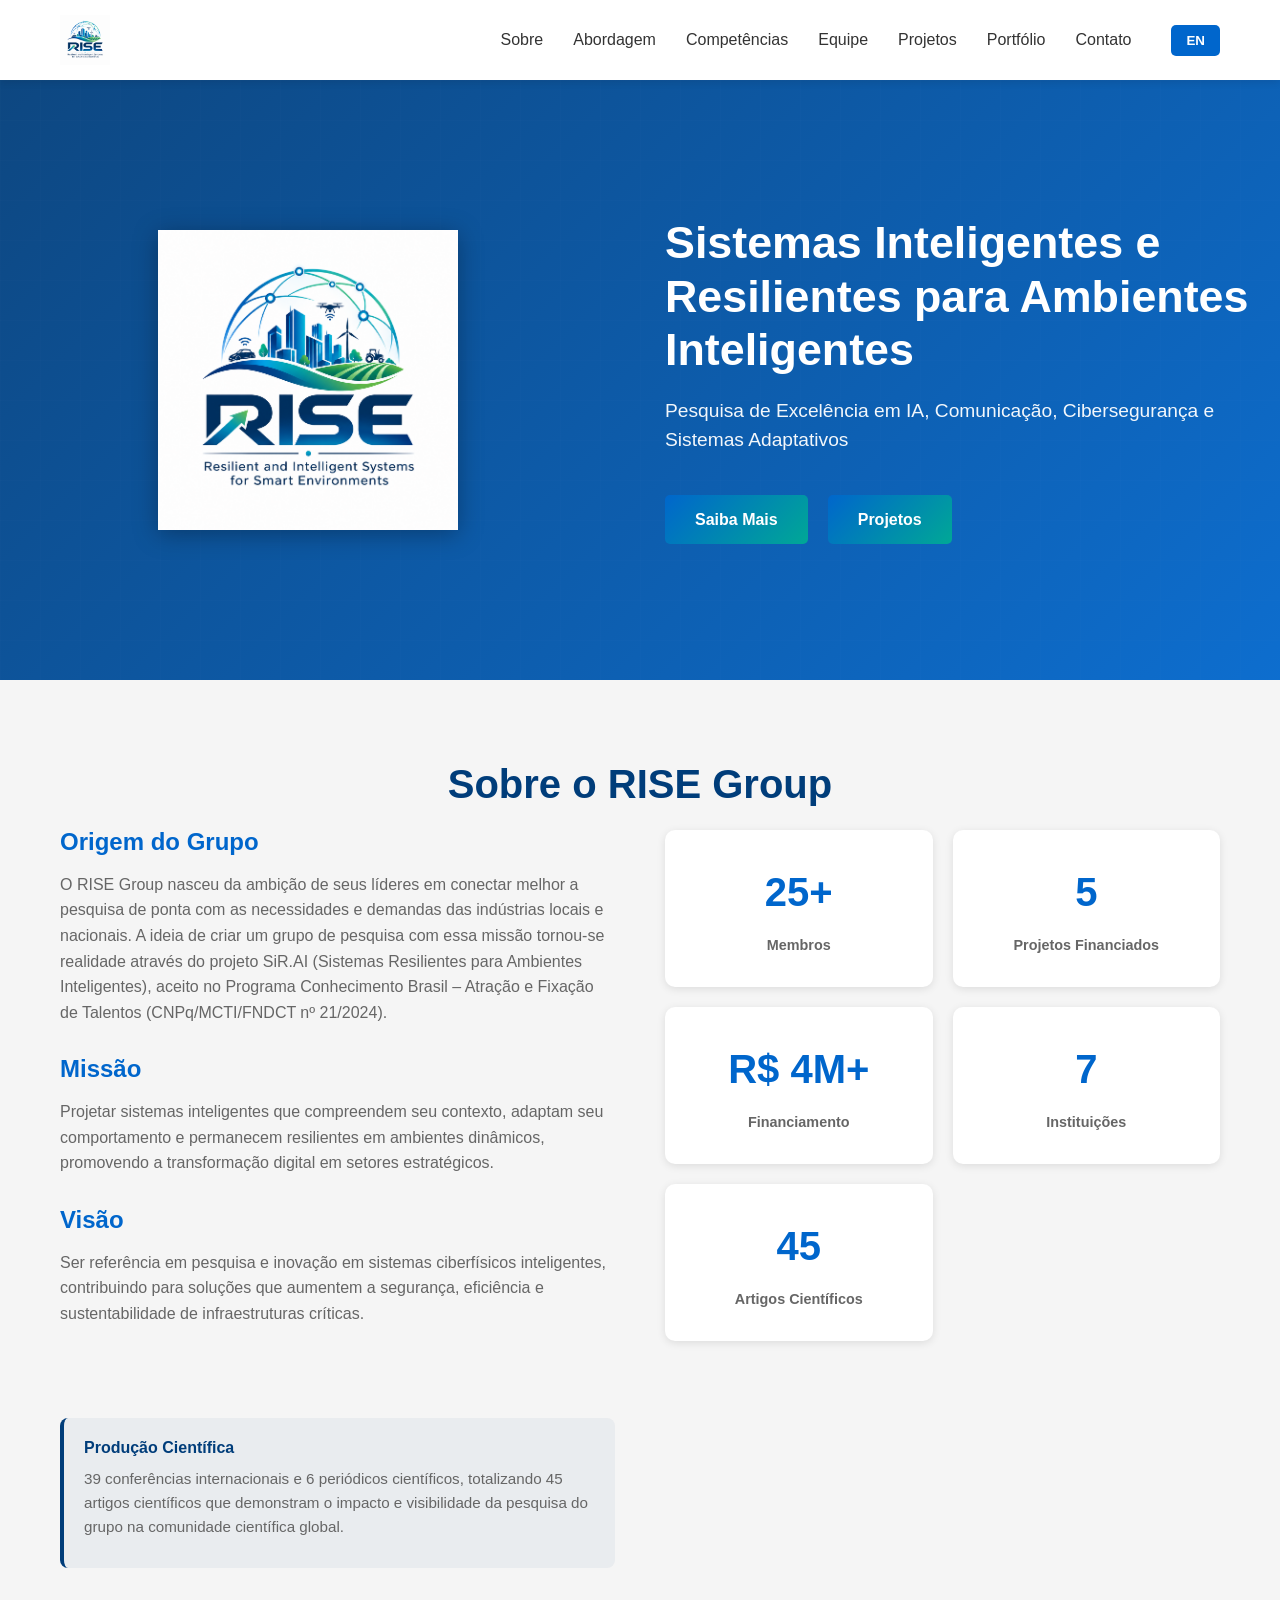
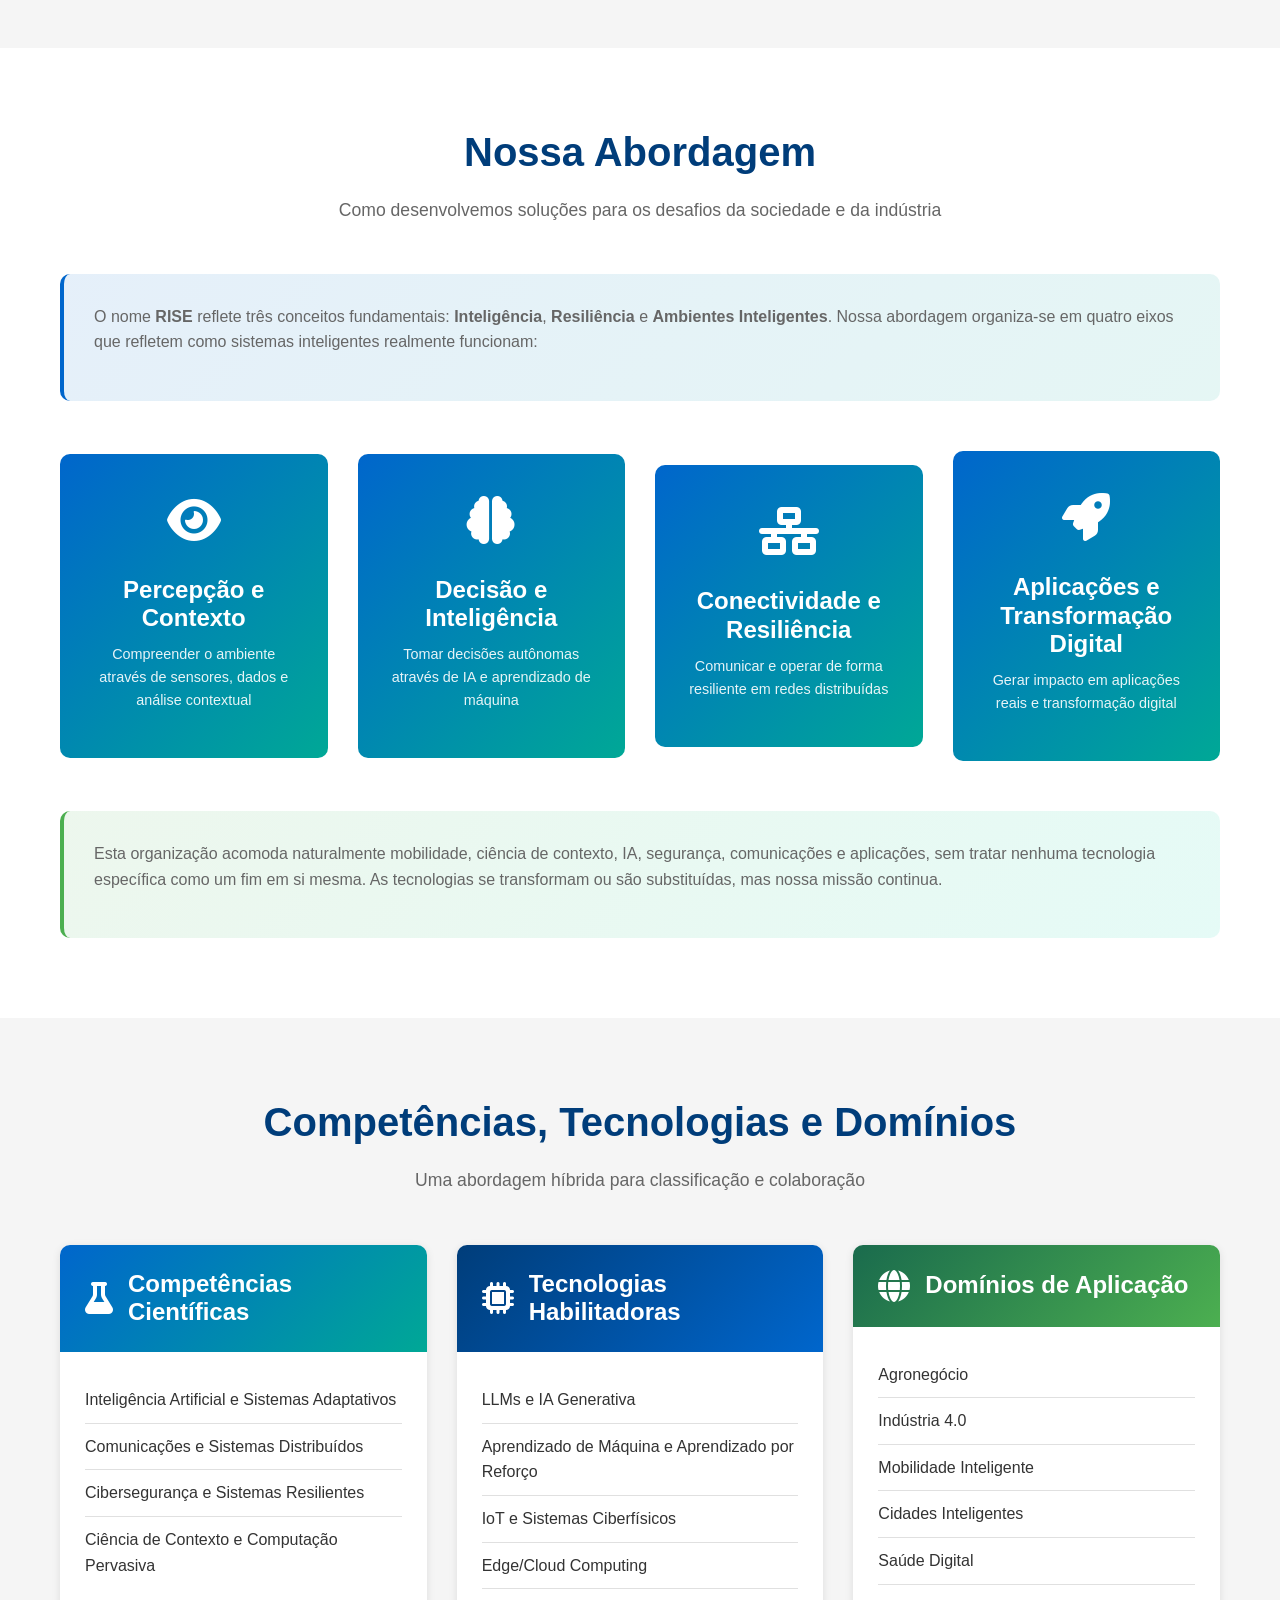
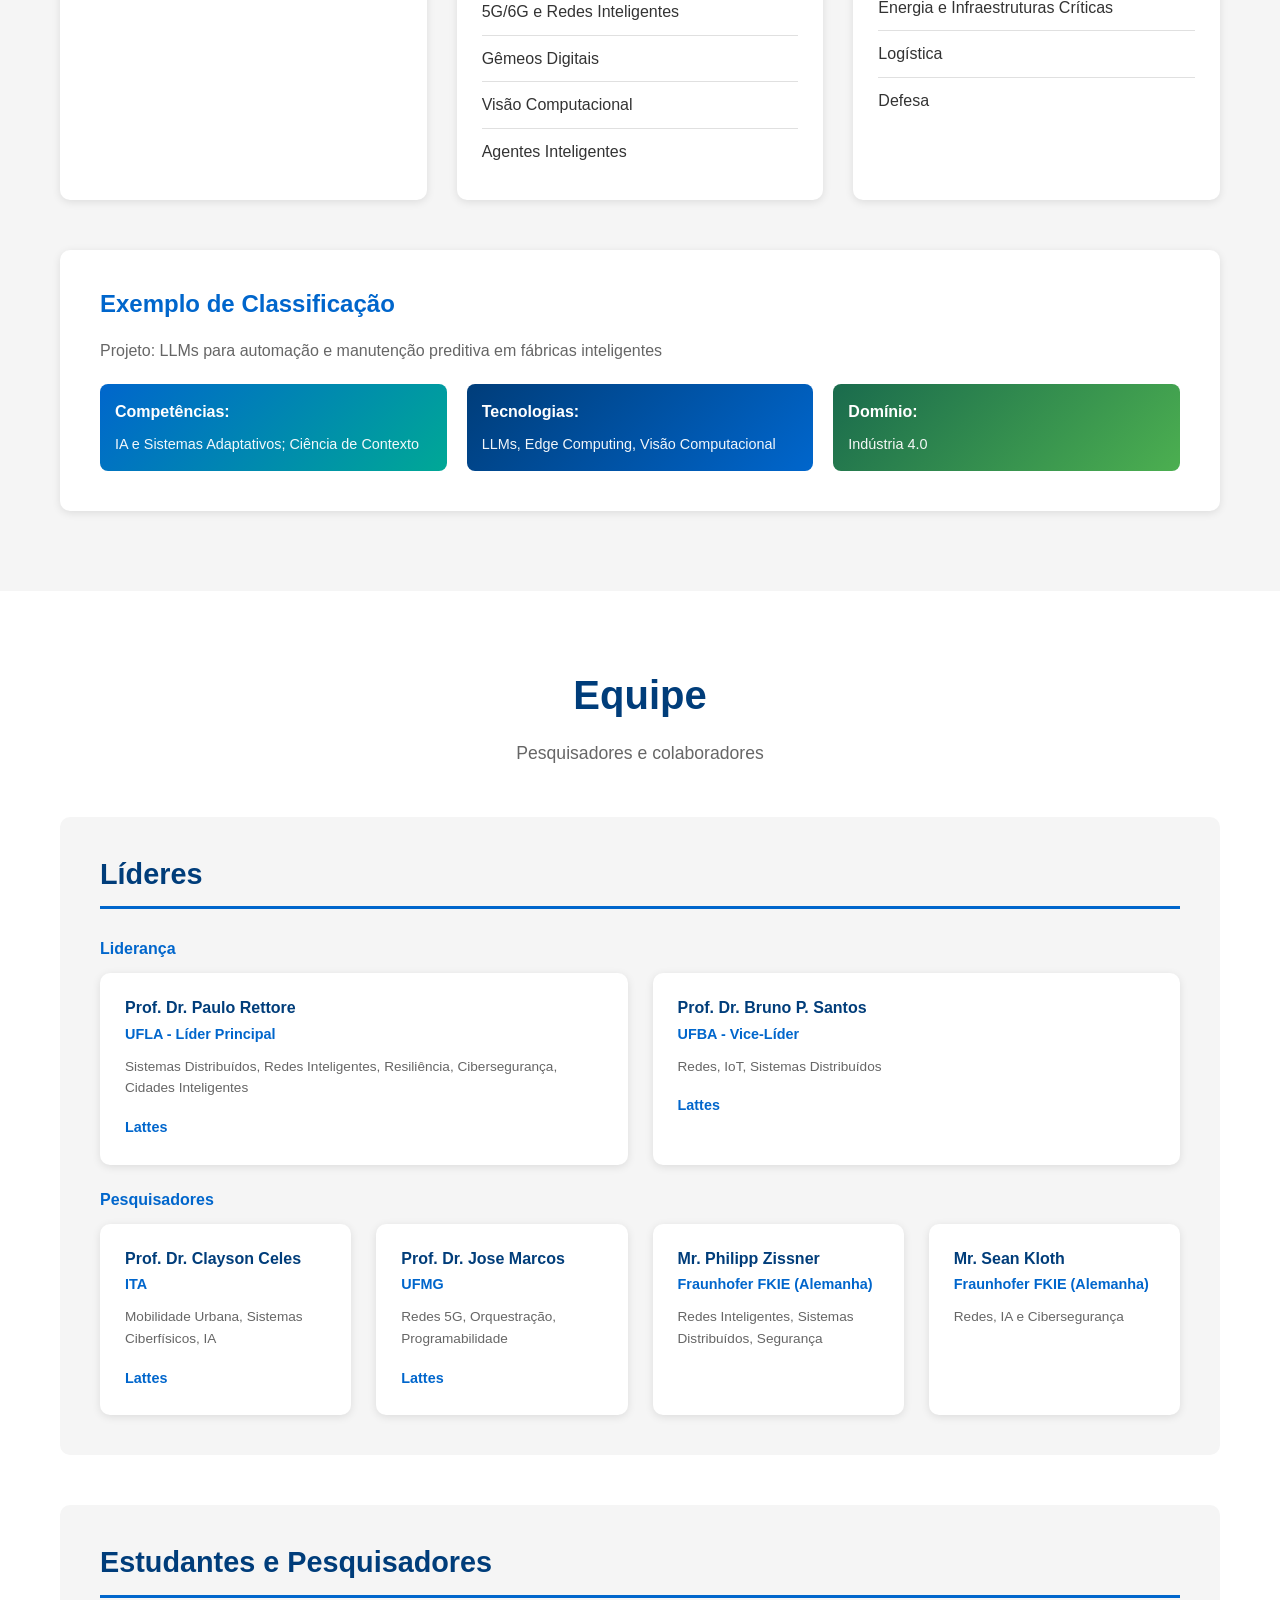
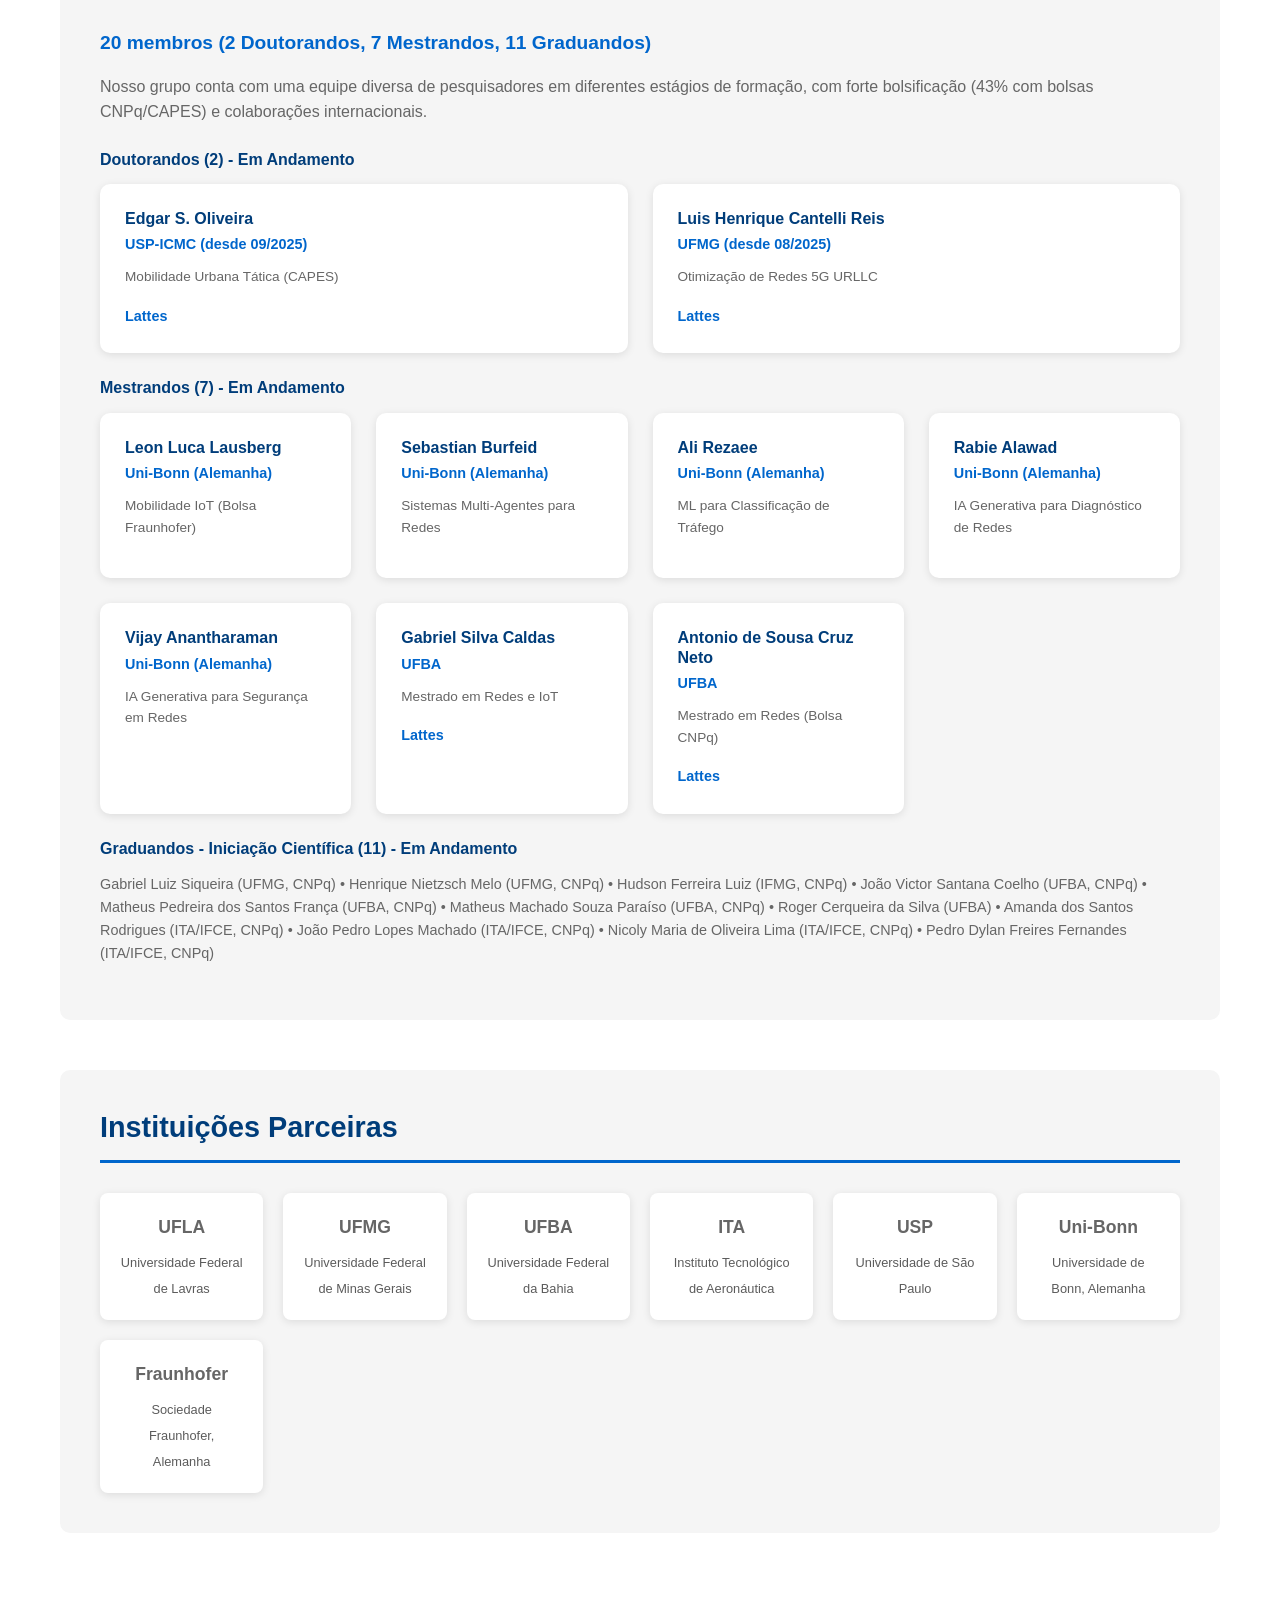
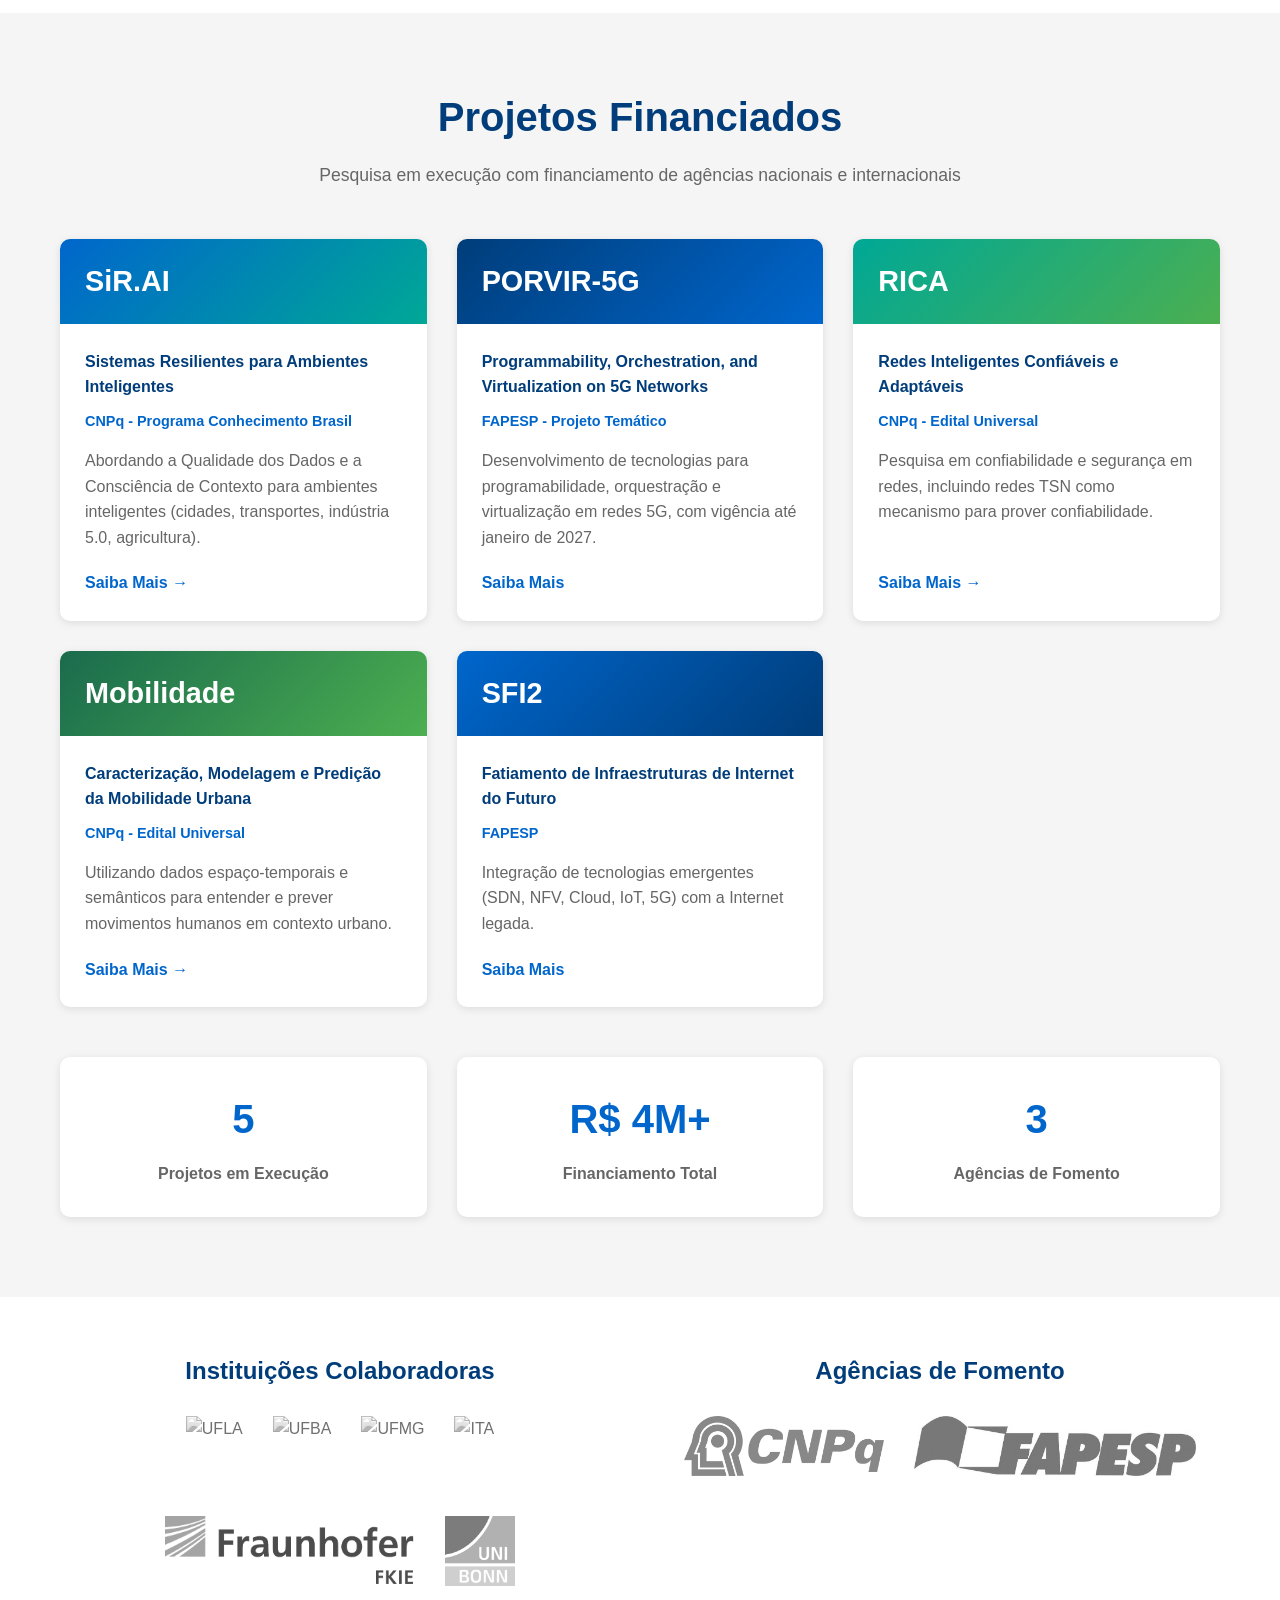
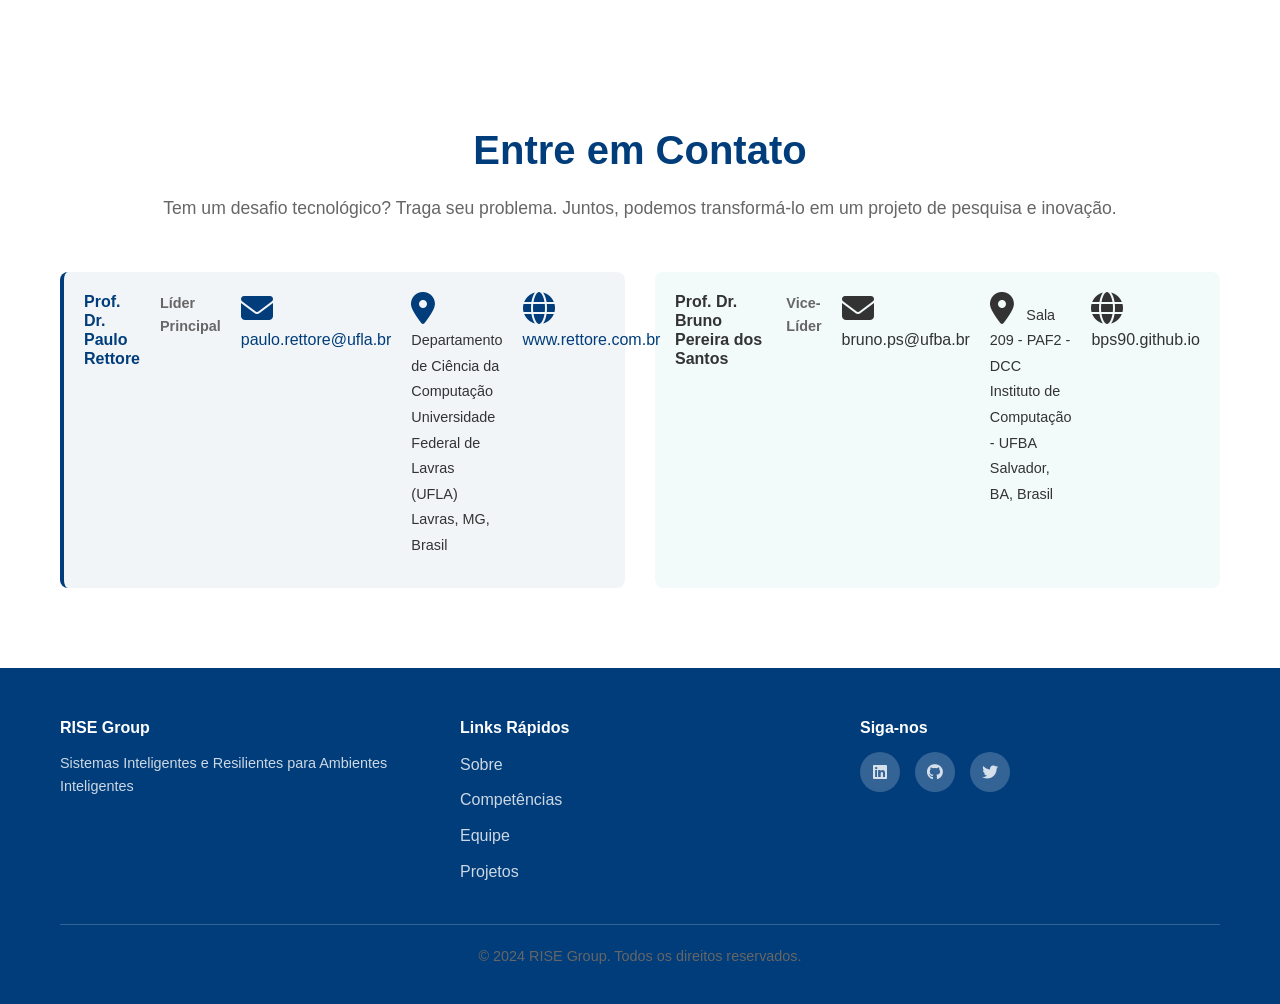
==== commit 8e4988de: "logomarcas" ====
--- a/index.html
+++ b/index.html
@@ -518,14 +518,13 @@
                 <!-- Collaborating Institutions -->
                 <div class="institutions">
                     <h3 style="text-align: center; color: var(--primary-blue); margin-bottom: 30px; font-size: 1.5rem;" data-i18n="partners.institutions">Instituições Colaboradoras</h3>
-                    <div style="display: flex; flex-wrap: wrap; justify-content: center; gap: 20px; align-items: center;">
-                        <div style="background: #f8f9fa; padding: 15px 25px; border-radius: 8px; font-weight: bold; color: #333; box-shadow: 0 2px 5px rgba(0,0,0,0.05);">UFLA</div>
-                        <div style="background: #f8f9fa; padding: 15px 25px; border-radius: 8px; font-weight: bold; color: #333; box-shadow: 0 2px 5px rgba(0,0,0,0.05);">UFBA</div>
-                        <div style="background: #f8f9fa; padding: 15px 25px; border-radius: 8px; font-weight: bold; color: #333; box-shadow: 0 2px 5px rgba(0,0,0,0.05);">UFMG</div>
-                        <div style="background: #f8f9fa; padding: 15px 25px; border-radius: 8px; font-weight: bold; color: #333; box-shadow: 0 2px 5px rgba(0,0,0,0.05);">ITA</div>
-                        <div style="background: #f8f9fa; padding: 15px 25px; border-radius: 8px; font-weight: bold; color: #333; box-shadow: 0 2px 5px rgba(0,0,0,0.05);">USP</div>
-                        <div style="background: #f8f9fa; padding: 15px 25px; border-radius: 8px; font-weight: bold; color: #333; box-shadow: 0 2px 5px rgba(0,0,0,0.05);">Fraunhofer FKIE</div>
-                        <div style="background: #f8f9fa; padding: 15px 25px; border-radius: 8px; font-weight: bold; color: #333; box-shadow: 0 2px 5px rgba(0,0,0,0.05);">Uni-Bonn</div>
+                    <div style="display: flex; flex-wrap: wrap; justify-content: center; gap: 30px; align-items: center;">
+                        <img src="assets/images/ufla-logo.webp" alt="UFLA" style="height: 70px; object-fit: contain; filter: grayscale(100%) opacity(70%); transition: all 0.3s ease;" onmouseover="this.style.filter='none'" onmouseout="this.style.filter='grayscale(100%) opacity(70%)'">
+                        <img src="assets/images/ufba-logo.webp" alt="UFBA" style="height: 70px; object-fit: contain; filter: grayscale(100%) opacity(70%); transition: all 0.3s ease;" onmouseover="this.style.filter='none'" onmouseout="this.style.filter='grayscale(100%) opacity(70%)'">
+                        <img src="assets/images/ufmg-logo.webp" alt="UFMG" style="height: 70px; object-fit: contain; filter: grayscale(100%) opacity(70%); transition: all 0.3s ease;" onmouseover="this.style.filter='none'" onmouseout="this.style.filter='grayscale(100%) opacity(70%)'">
+                        <img src="assets/images/ita-logo.webp" alt="ITA" style="height: 70px; object-fit: contain; filter: grayscale(100%) opacity(70%); transition: all 0.3s ease;" onmouseover="this.style.filter='none'" onmouseout="this.style.filter='grayscale(100%) opacity(70%)'">
+                        <img src="assets/images/fraunhoferfkie-logo.png" alt="Fraunhofer FKIE" style="height: 70px; object-fit: contain; filter: grayscale(100%) opacity(70%); transition: all 0.3s ease;" onmouseover="this.style.filter='none'" onmouseout="this.style.filter='grayscale(100%) opacity(70%)'">
+                        <img src="assets/images/unibonn-logo.png" alt="Uni-Bonn" style="height: 70px; object-fit: contain; filter: grayscale(100%) opacity(70%); transition: all 0.3s ease;" onmouseover="this.style.filter='none'" onmouseout="this.style.filter='grayscale(100%) opacity(70%)'">
                     </div>
                 </div>
 
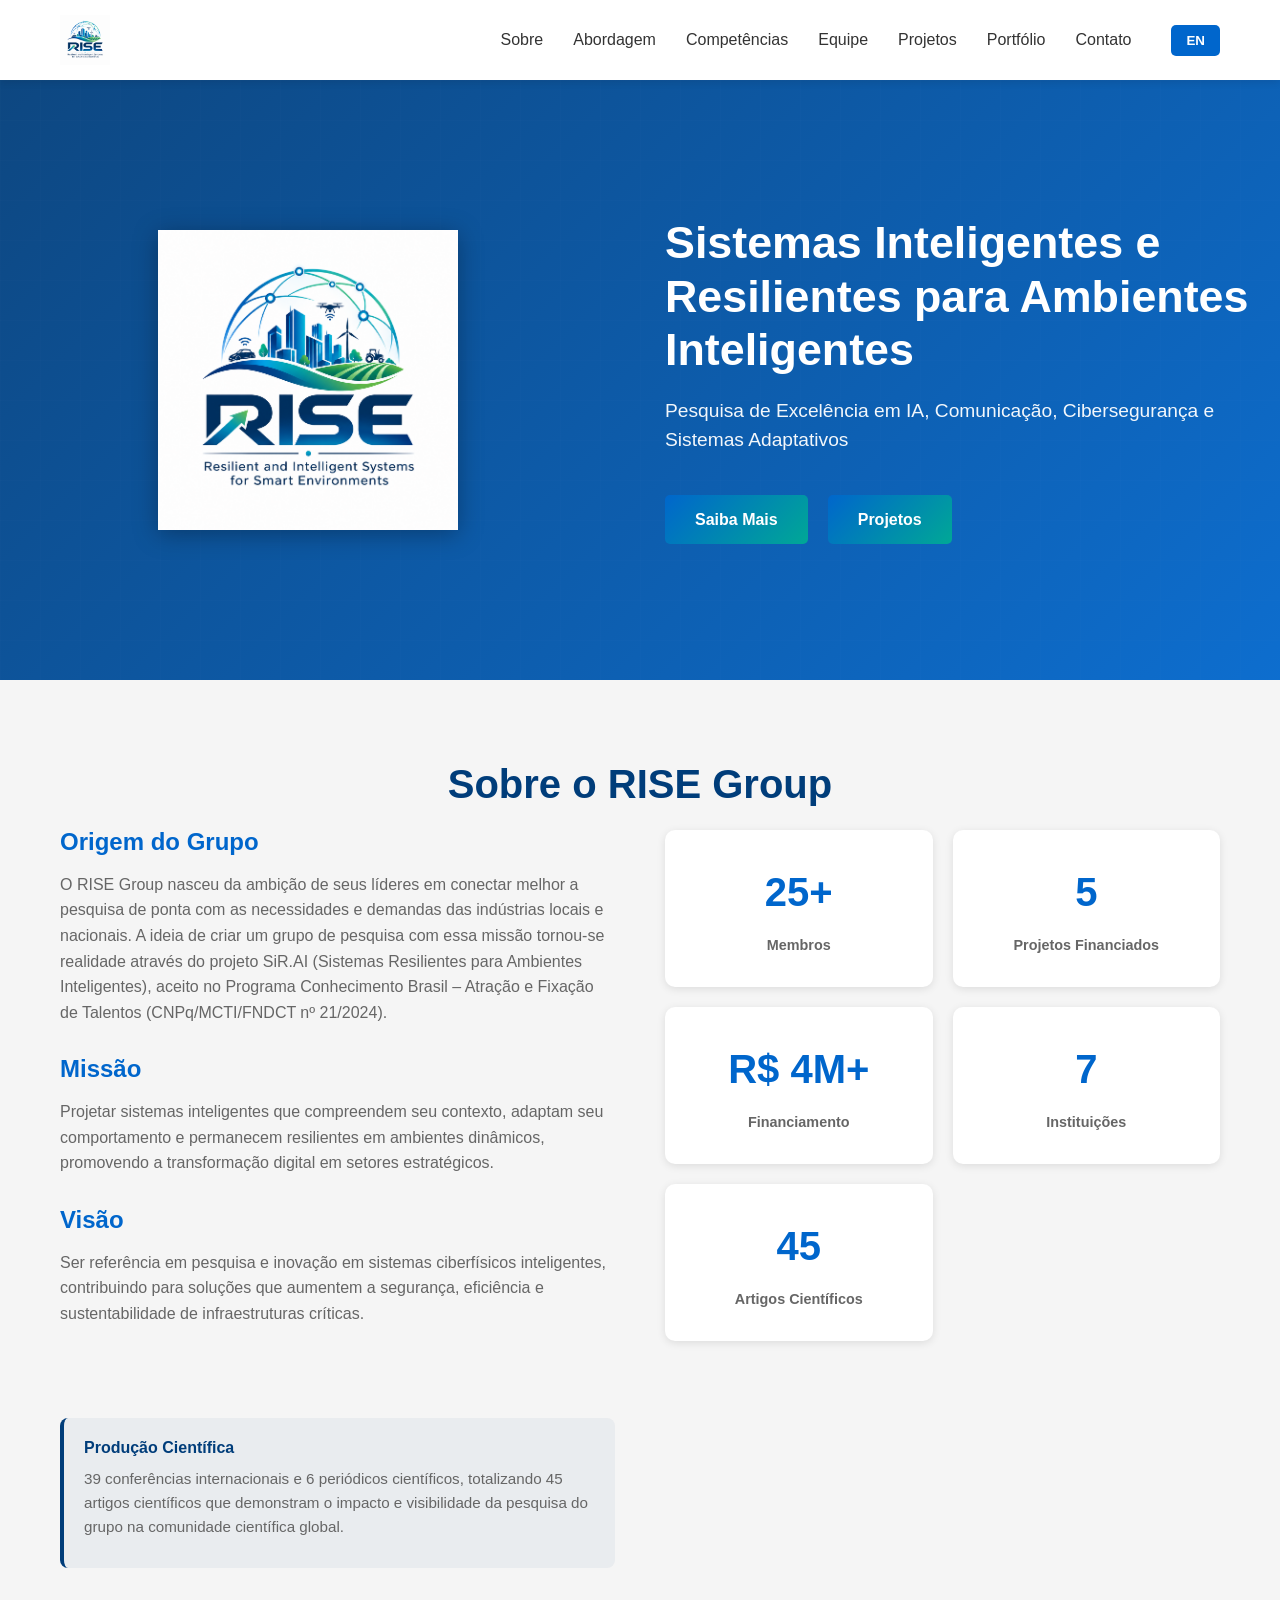
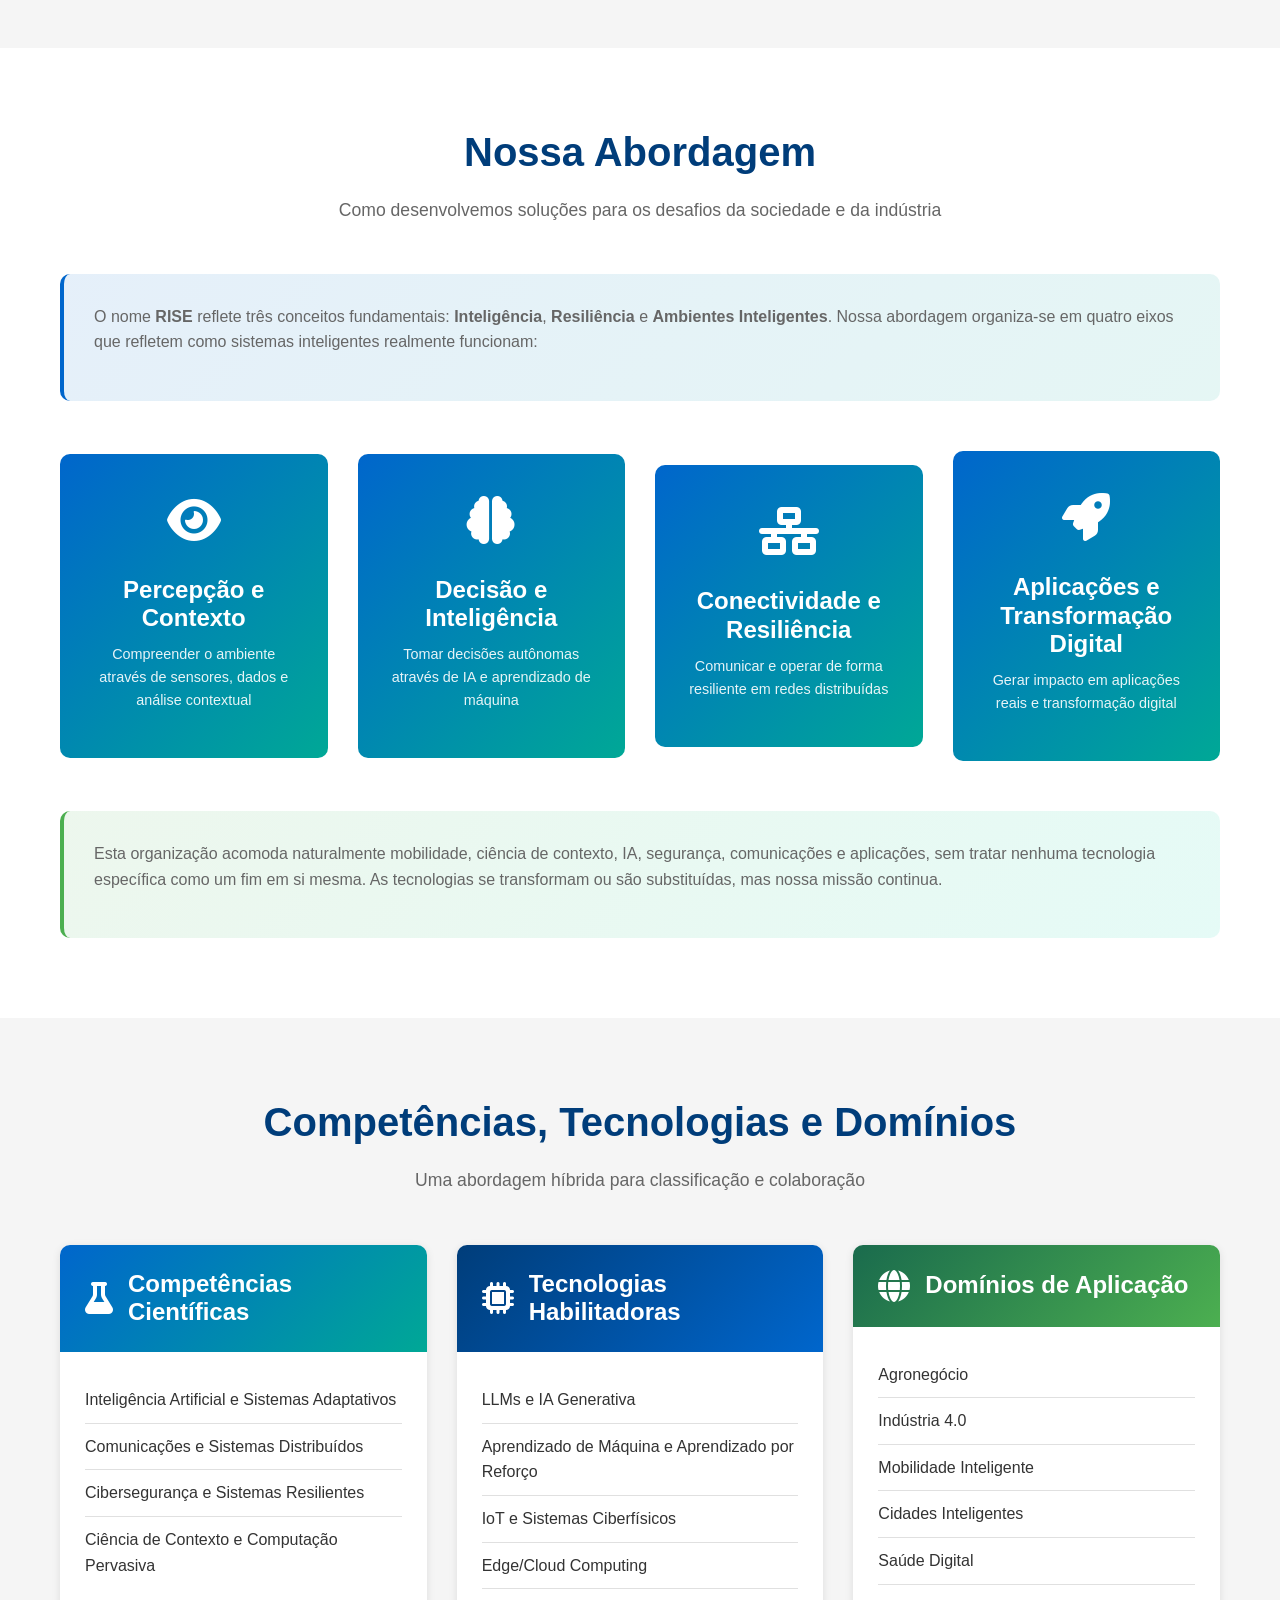
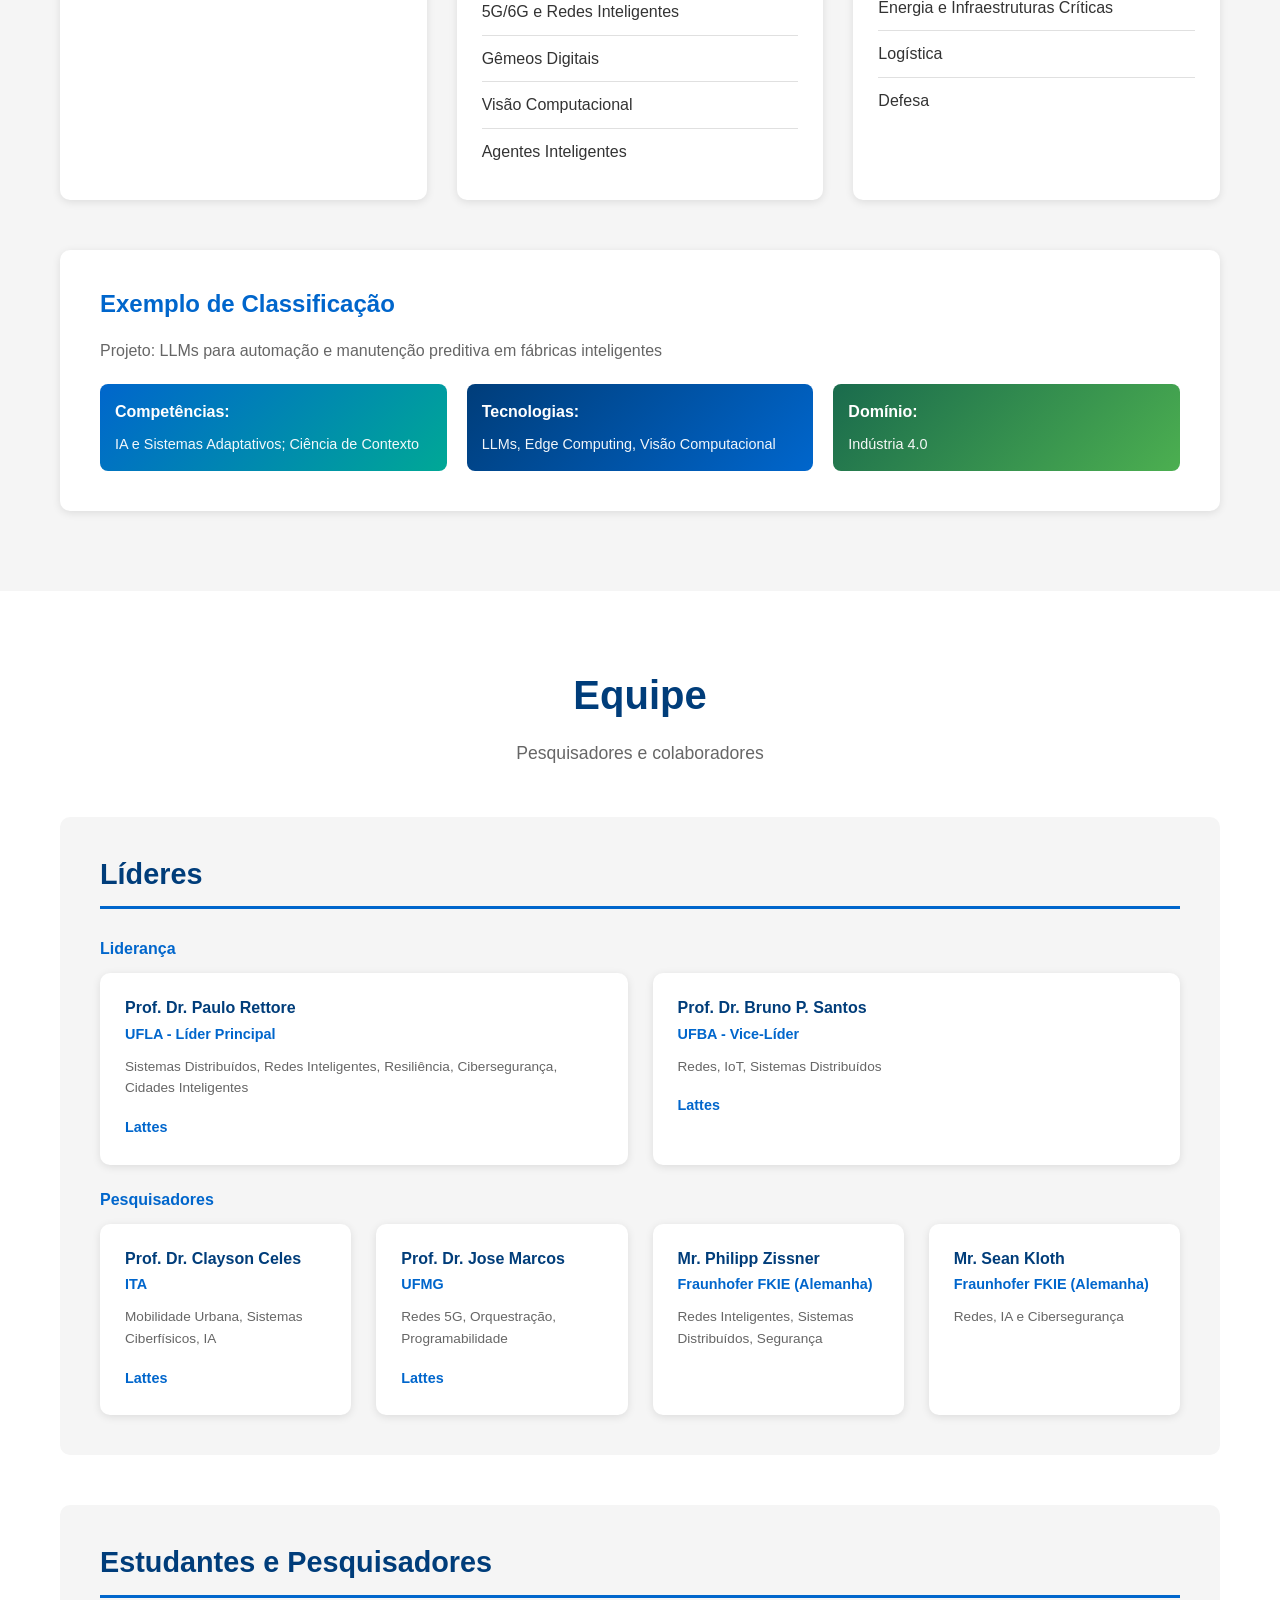
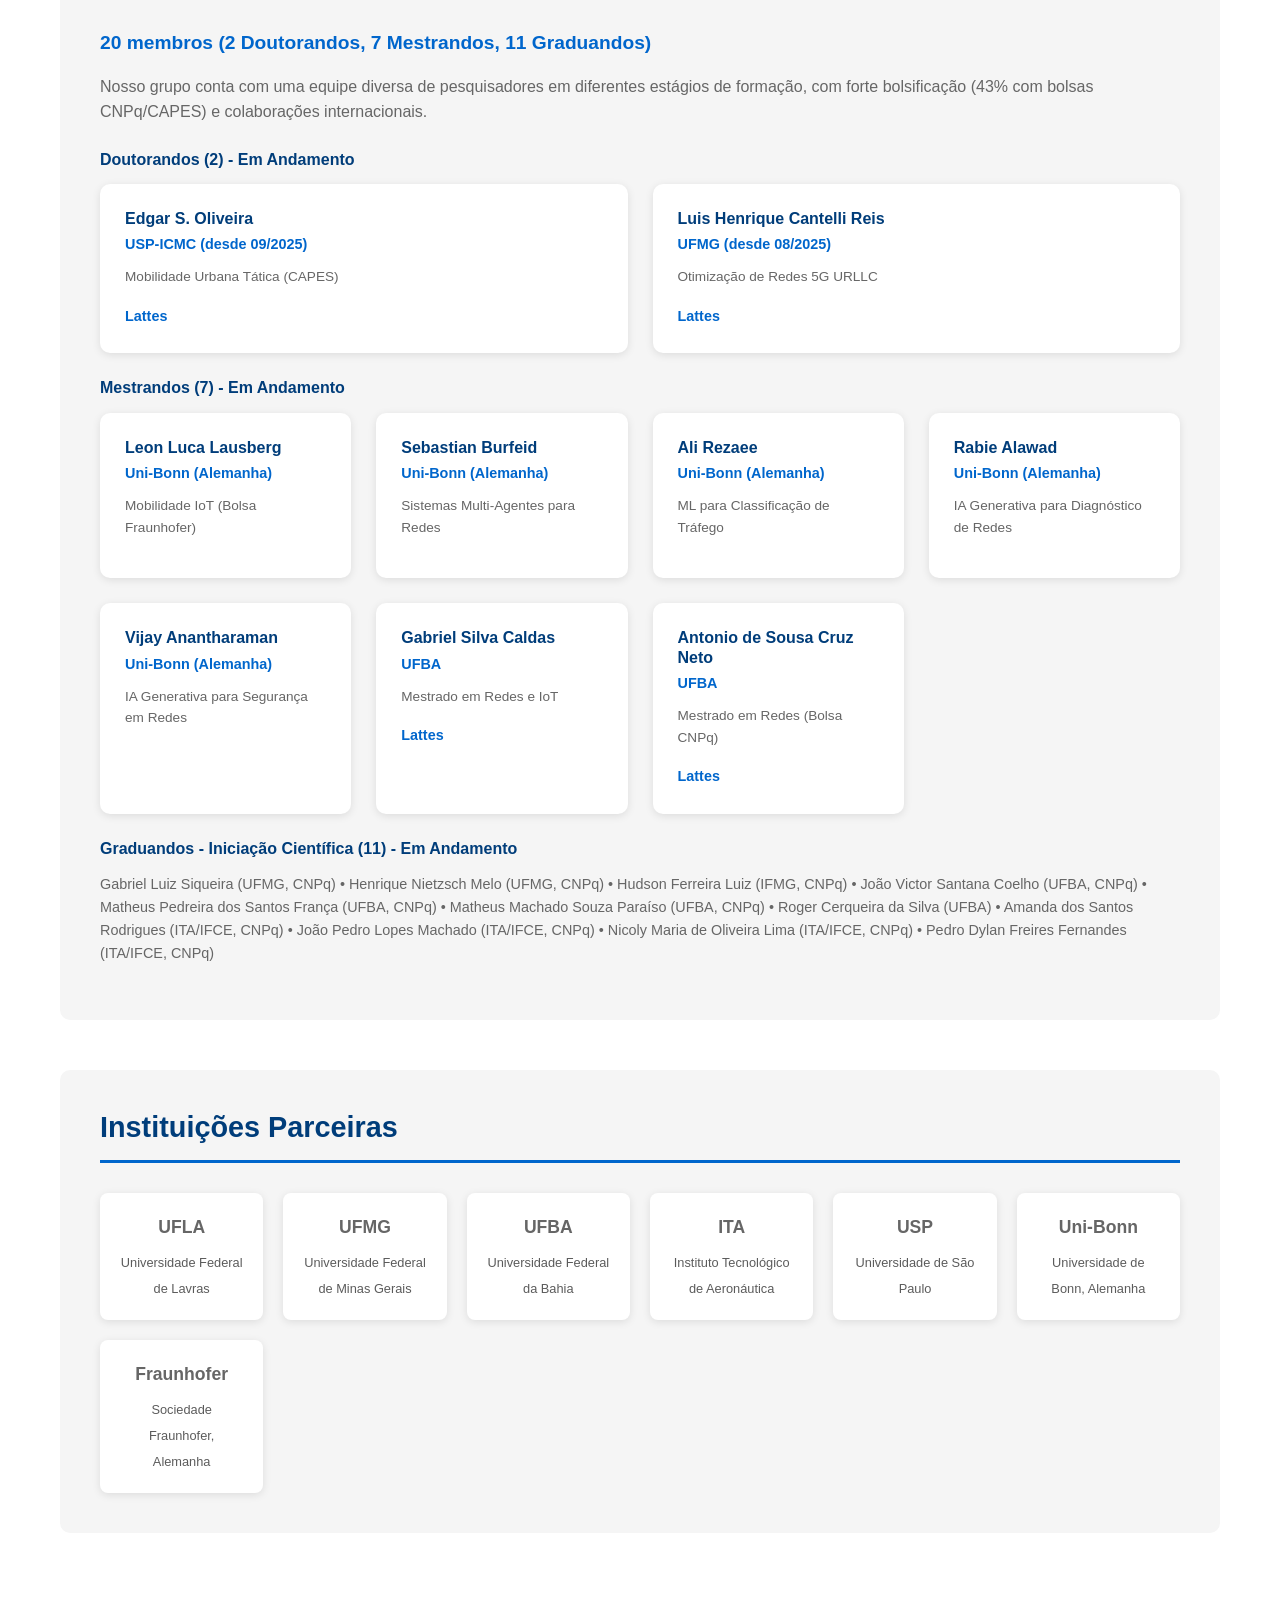
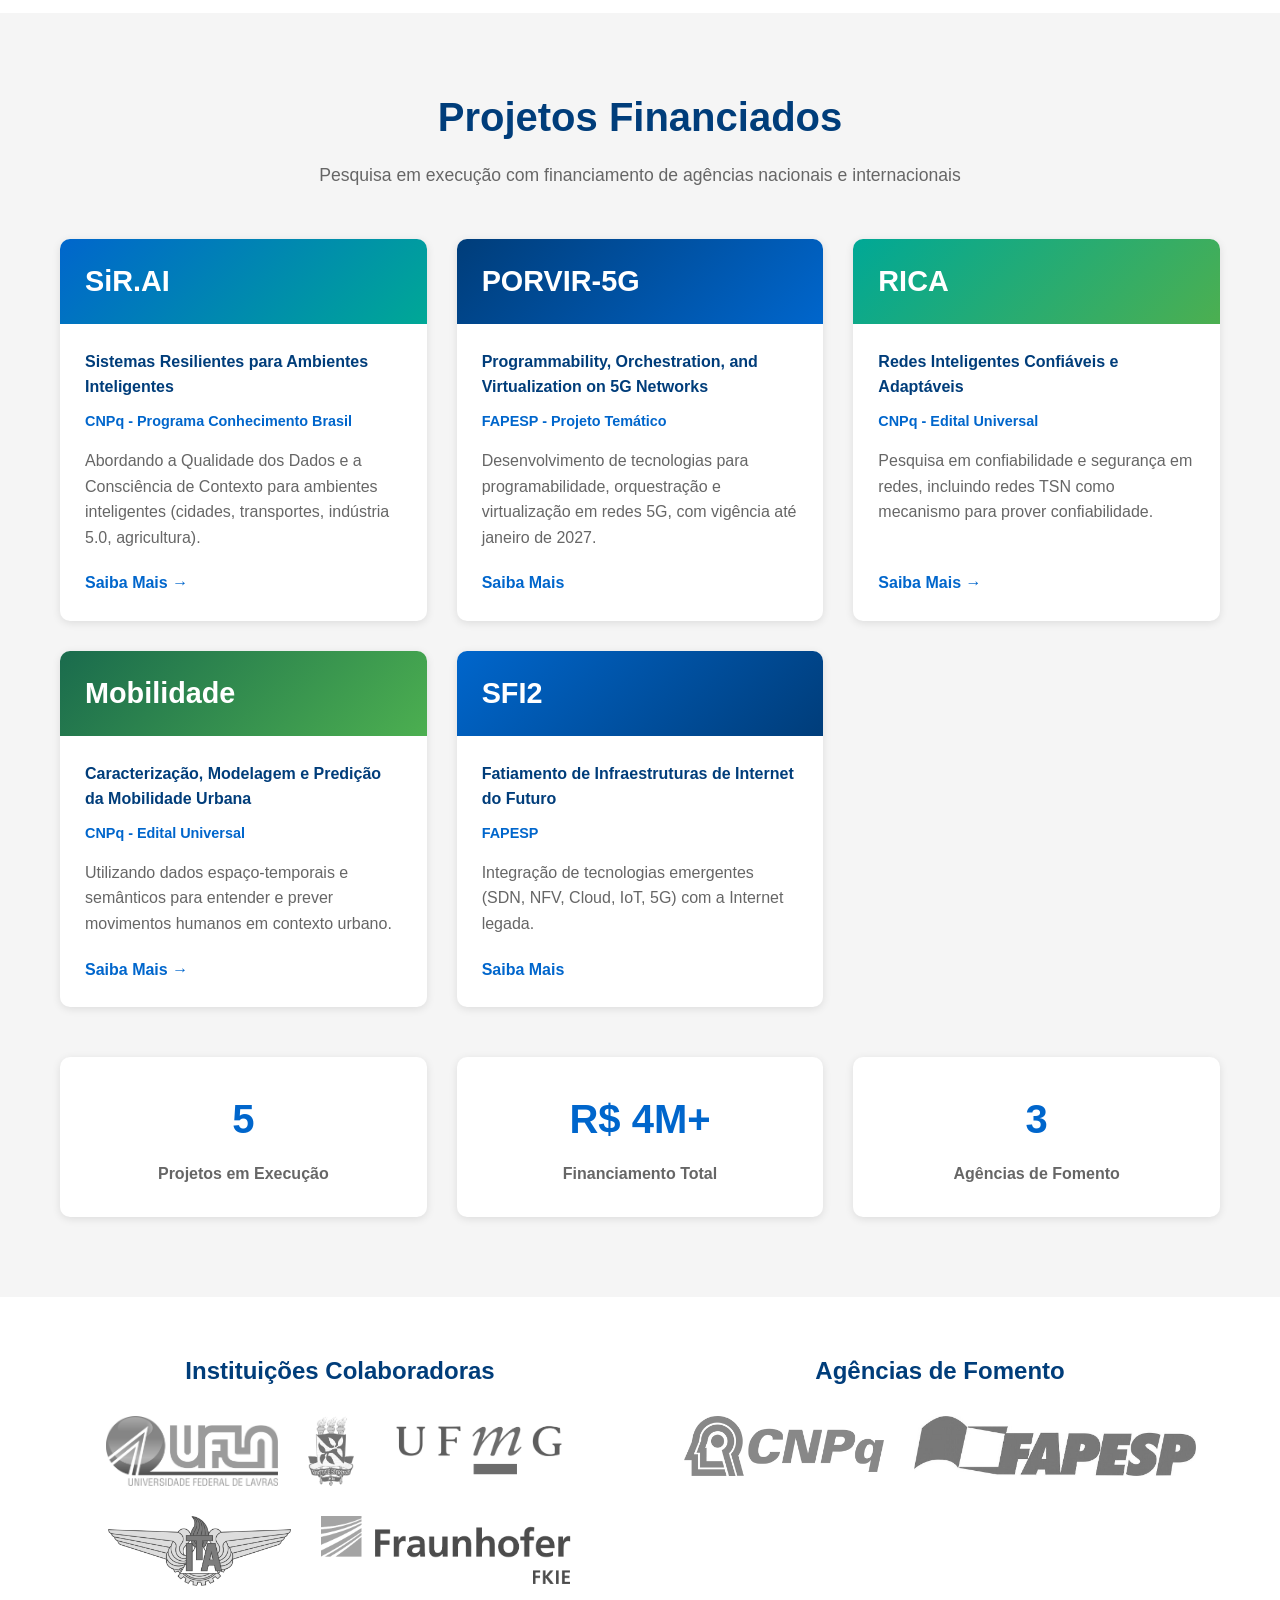
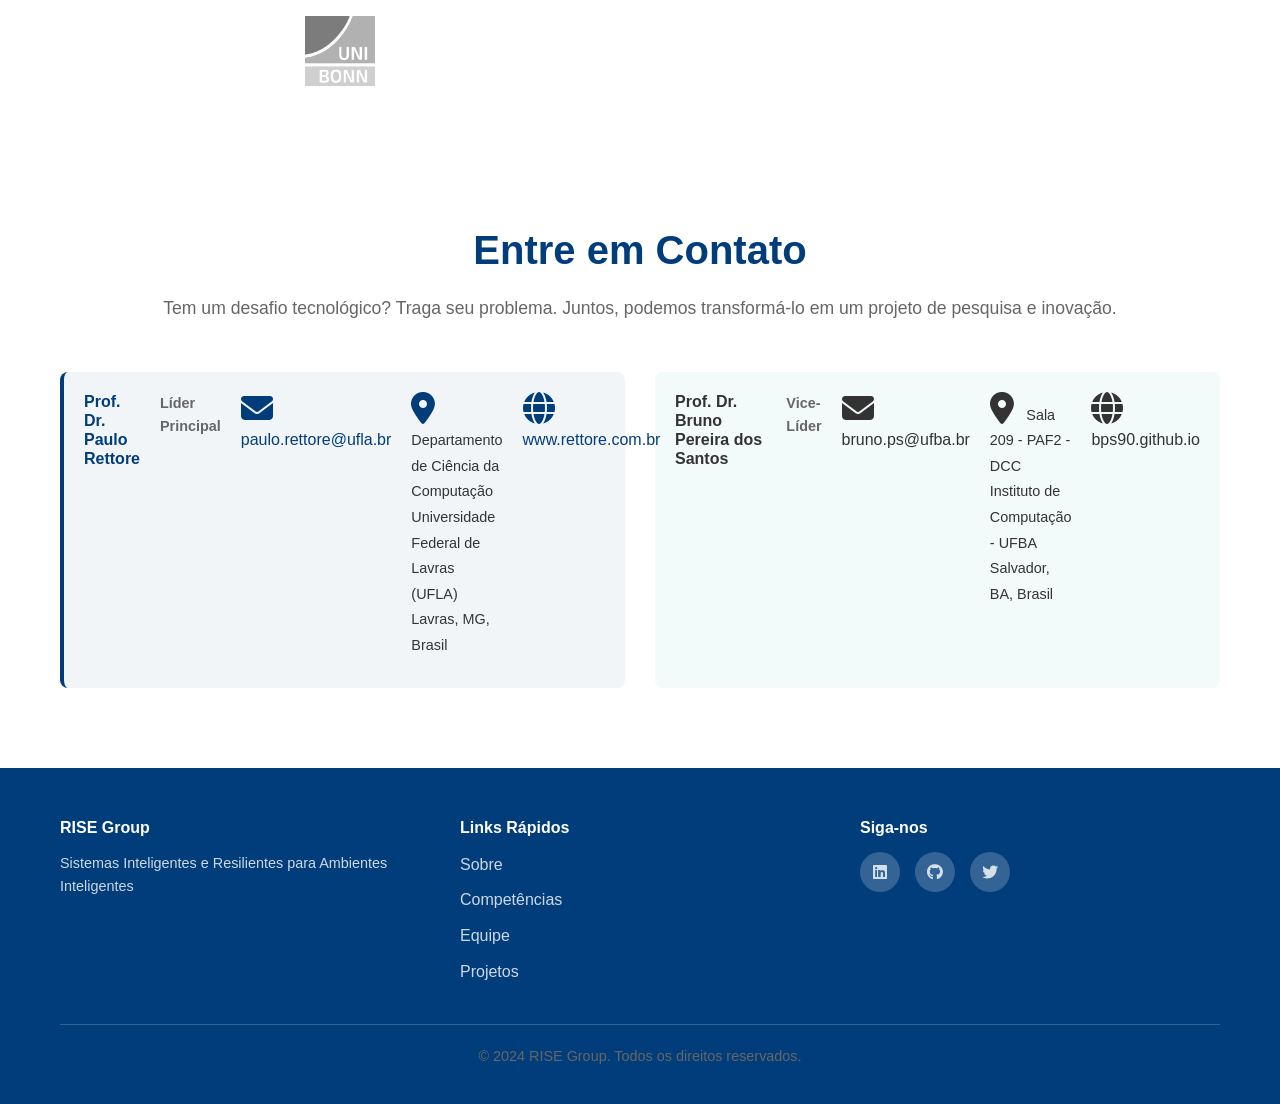
==== commit 6978dd02: "Update index.html" ====
--- a/index.html
+++ b/index.html
@@ -519,10 +519,10 @@
                 <div class="institutions">
                     <h3 style="text-align: center; color: var(--primary-blue); margin-bottom: 30px; font-size: 1.5rem;" data-i18n="partners.institutions">Instituições Colaboradoras</h3>
                     <div style="display: flex; flex-wrap: wrap; justify-content: center; gap: 30px; align-items: center;">
-                        <img src="assets/images/ufla-logo.webp" alt="UFLA" style="height: 70px; object-fit: contain; filter: grayscale(100%) opacity(70%); transition: all 0.3s ease;" onmouseover="this.style.filter='none'" onmouseout="this.style.filter='grayscale(100%) opacity(70%)'">
-                        <img src="assets/images/ufba-logo.webp" alt="UFBA" style="height: 70px; object-fit: contain; filter: grayscale(100%) opacity(70%); transition: all 0.3s ease;" onmouseover="this.style.filter='none'" onmouseout="this.style.filter='grayscale(100%) opacity(70%)'">
-                        <img src="assets/images/ufmg-logo.webp" alt="UFMG" style="height: 70px; object-fit: contain; filter: grayscale(100%) opacity(70%); transition: all 0.3s ease;" onmouseover="this.style.filter='none'" onmouseout="this.style.filter='grayscale(100%) opacity(70%)'">
-                        <img src="assets/images/ita-logo.webp" alt="ITA" style="height: 70px; object-fit: contain; filter: grayscale(100%) opacity(70%); transition: all 0.3s ease;" onmouseover="this.style.filter='none'" onmouseout="this.style.filter='grayscale(100%) opacity(70%)'">
+                        <img src="assets/images/ufla-logo.png" alt="UFLA" style="height: 70px; object-fit: contain; filter: grayscale(100%) opacity(70%); transition: all 0.3s ease;" onmouseover="this.style.filter='none'" onmouseout="this.style.filter='grayscale(100%) opacity(70%)'">
+                        <img src="assets/images/ufba-logo.png" alt="UFBA" style="height: 70px; object-fit: contain; filter: grayscale(100%) opacity(70%); transition: all 0.3s ease;" onmouseover="this.style.filter='none'" onmouseout="this.style.filter='grayscale(100%) opacity(70%)'">
+                        <img src="assets/images/ufmg-logo.png" alt="UFMG" style="height: 70px; object-fit: contain; filter: grayscale(100%) opacity(70%); transition: all 0.3s ease;" onmouseover="this.style.filter='none'" onmouseout="this.style.filter='grayscale(100%) opacity(70%)'">
+                        <img src="assets/images/ita-logo.png" alt="ITA" style="height: 70px; object-fit: contain; filter: grayscale(100%) opacity(70%); transition: all 0.3s ease;" onmouseover="this.style.filter='none'" onmouseout="this.style.filter='grayscale(100%) opacity(70%)'">
                         <img src="assets/images/fraunhoferfkie-logo.png" alt="Fraunhofer FKIE" style="height: 70px; object-fit: contain; filter: grayscale(100%) opacity(70%); transition: all 0.3s ease;" onmouseover="this.style.filter='none'" onmouseout="this.style.filter='grayscale(100%) opacity(70%)'">
                         <img src="assets/images/unibonn-logo.png" alt="Uni-Bonn" style="height: 70px; object-fit: contain; filter: grayscale(100%) opacity(70%); transition: all 0.3s ease;" onmouseover="this.style.filter='none'" onmouseout="this.style.filter='grayscale(100%) opacity(70%)'">
                     </div>
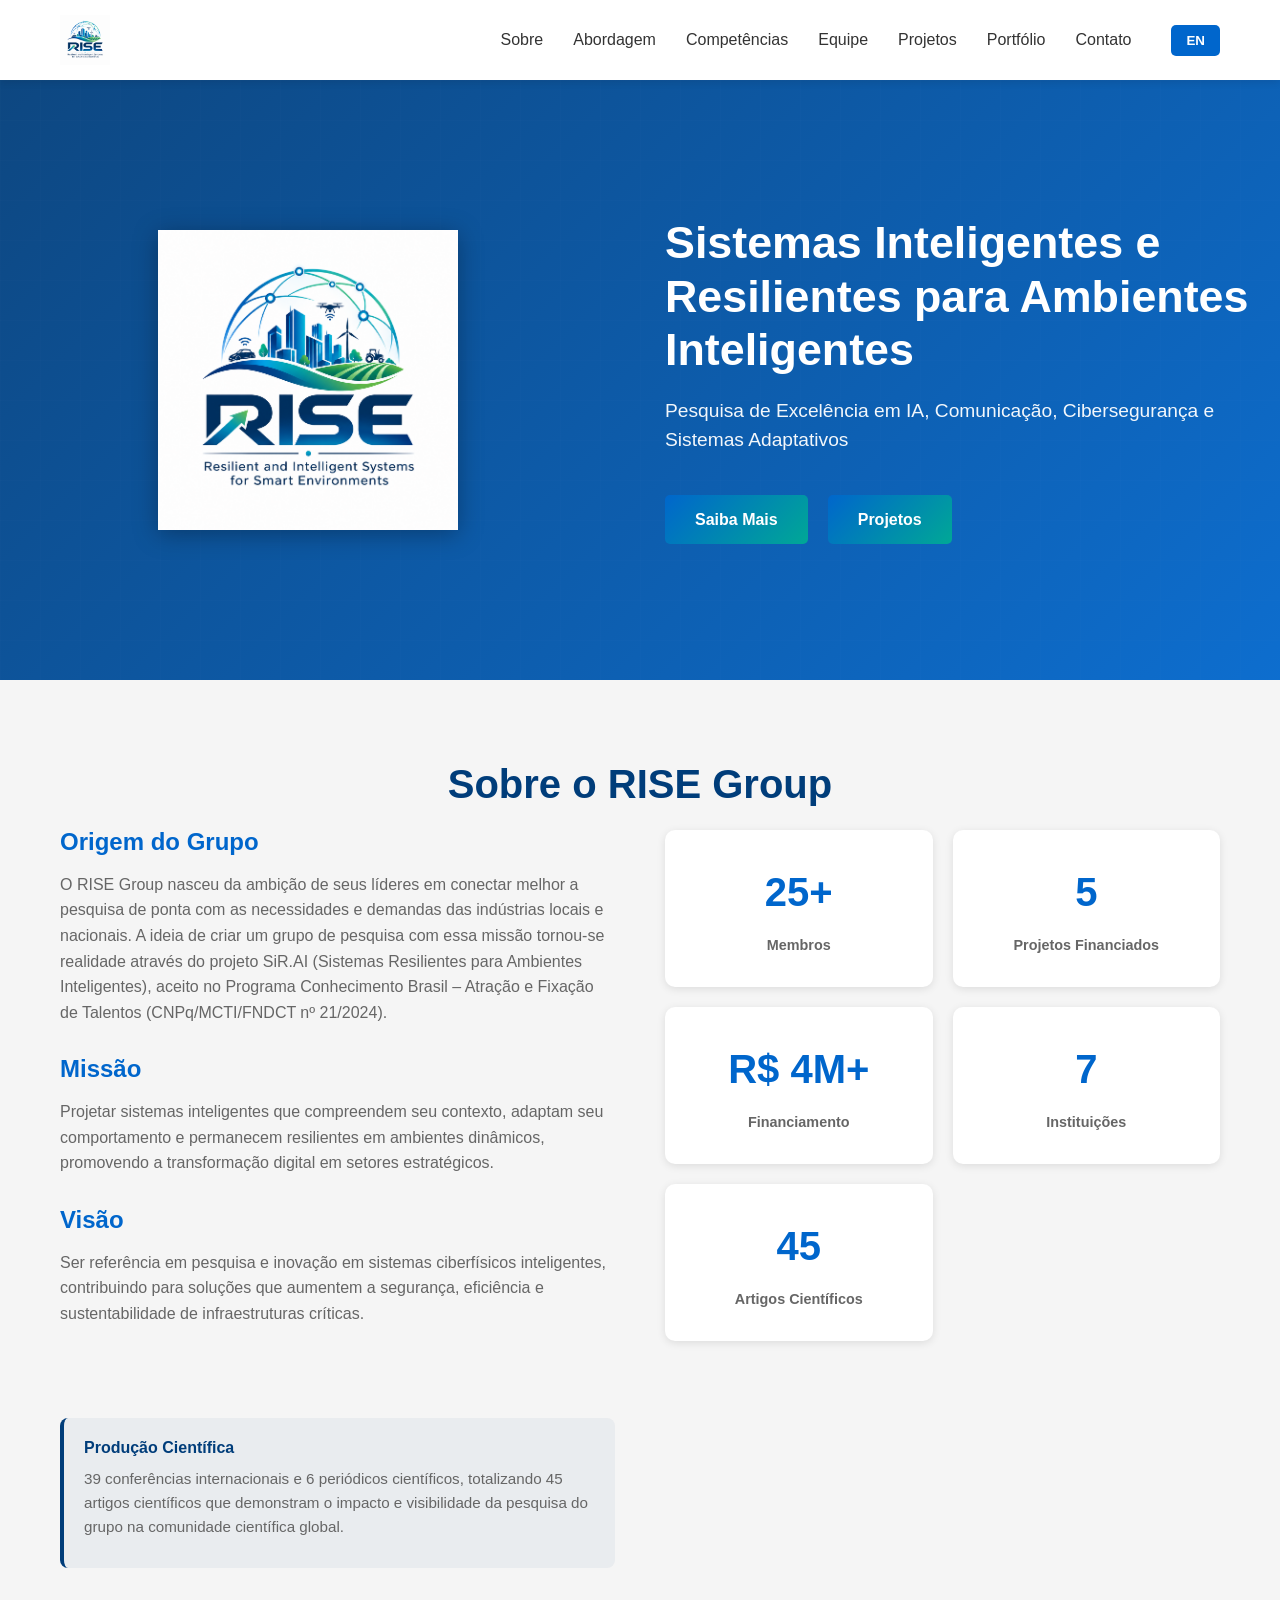
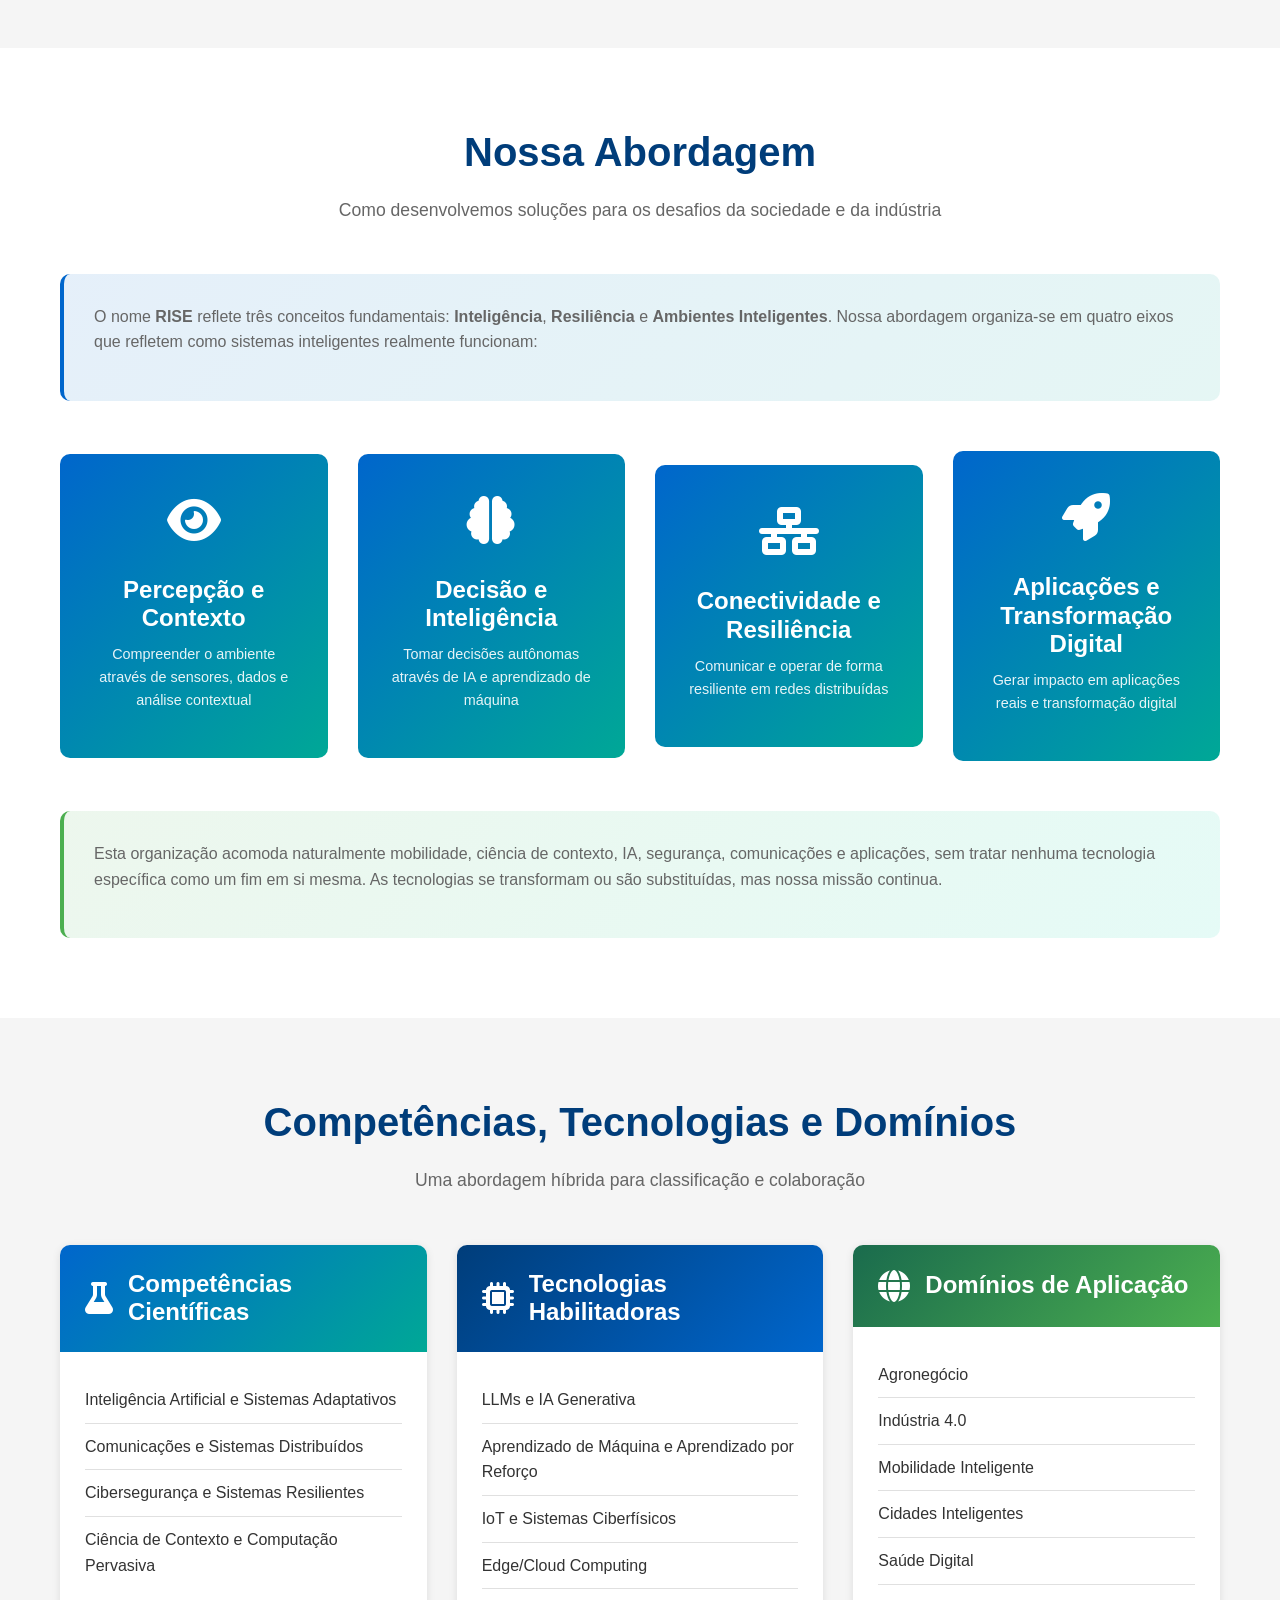
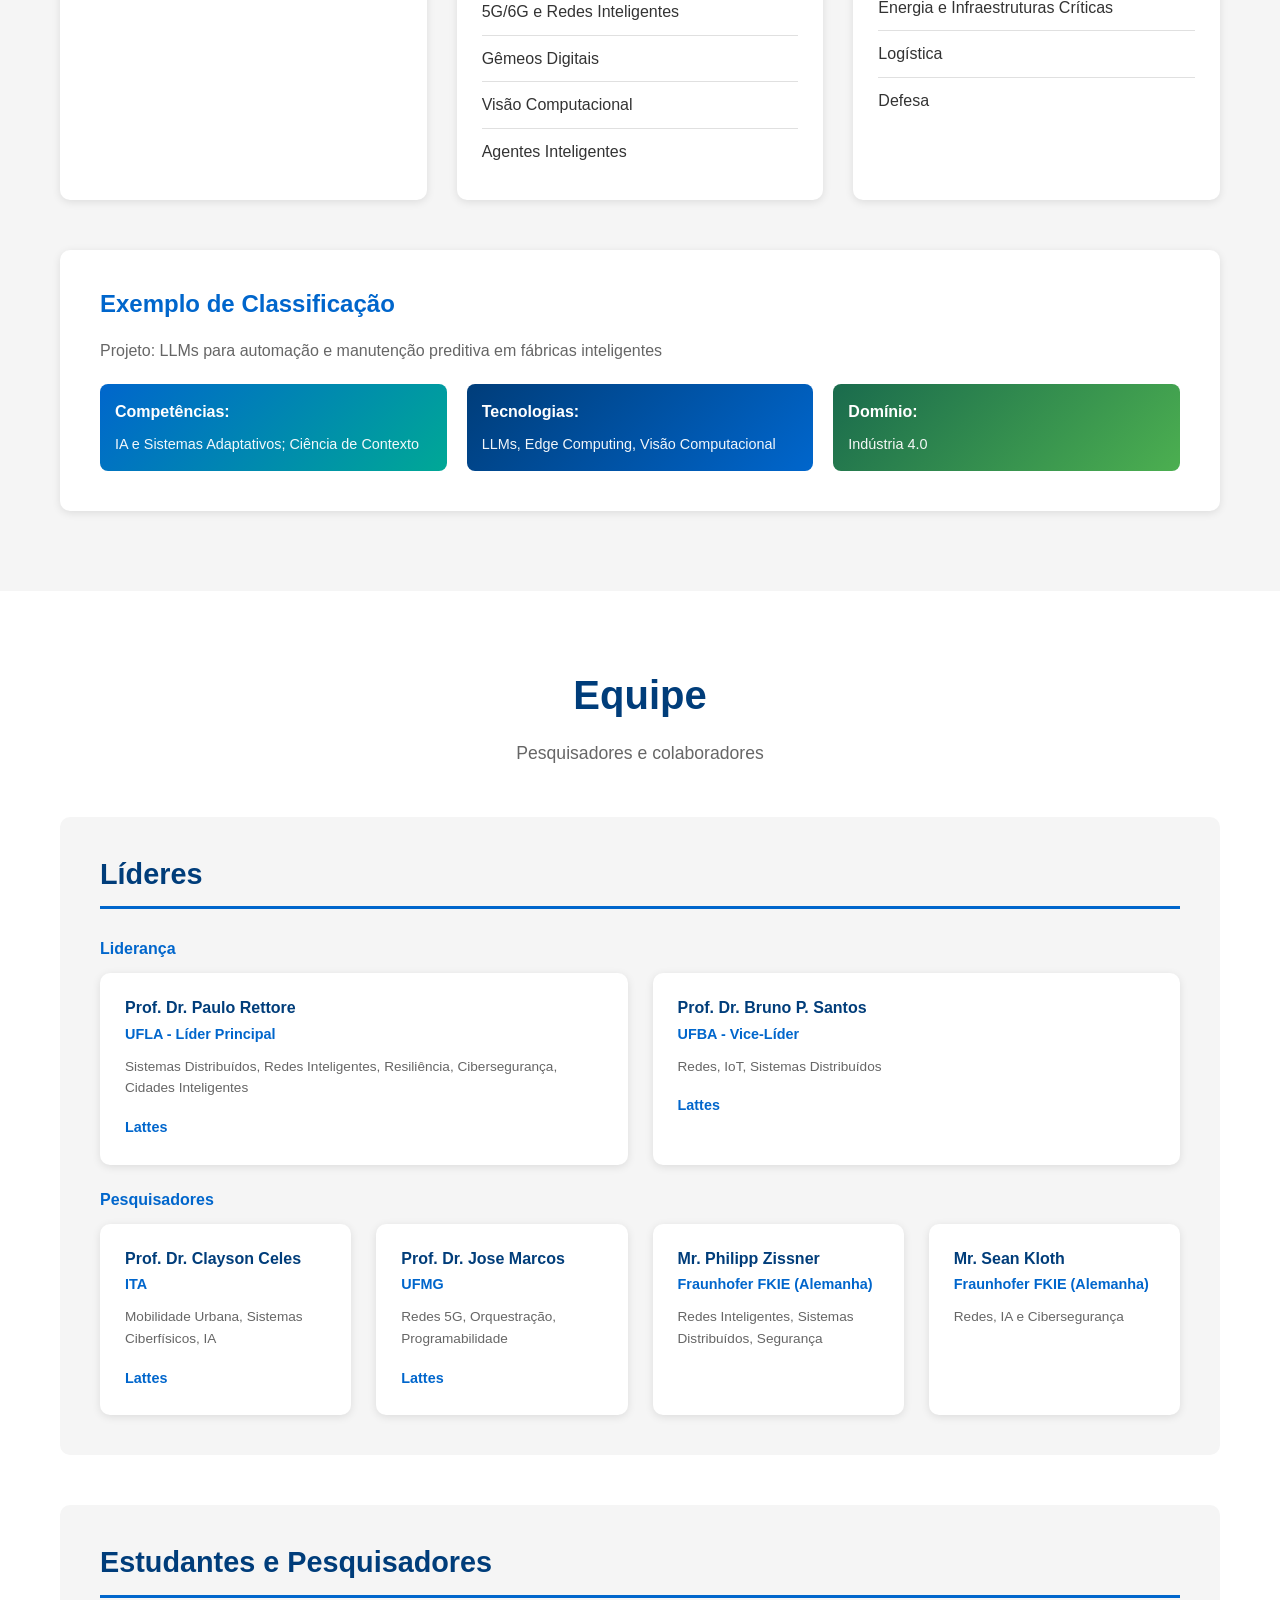
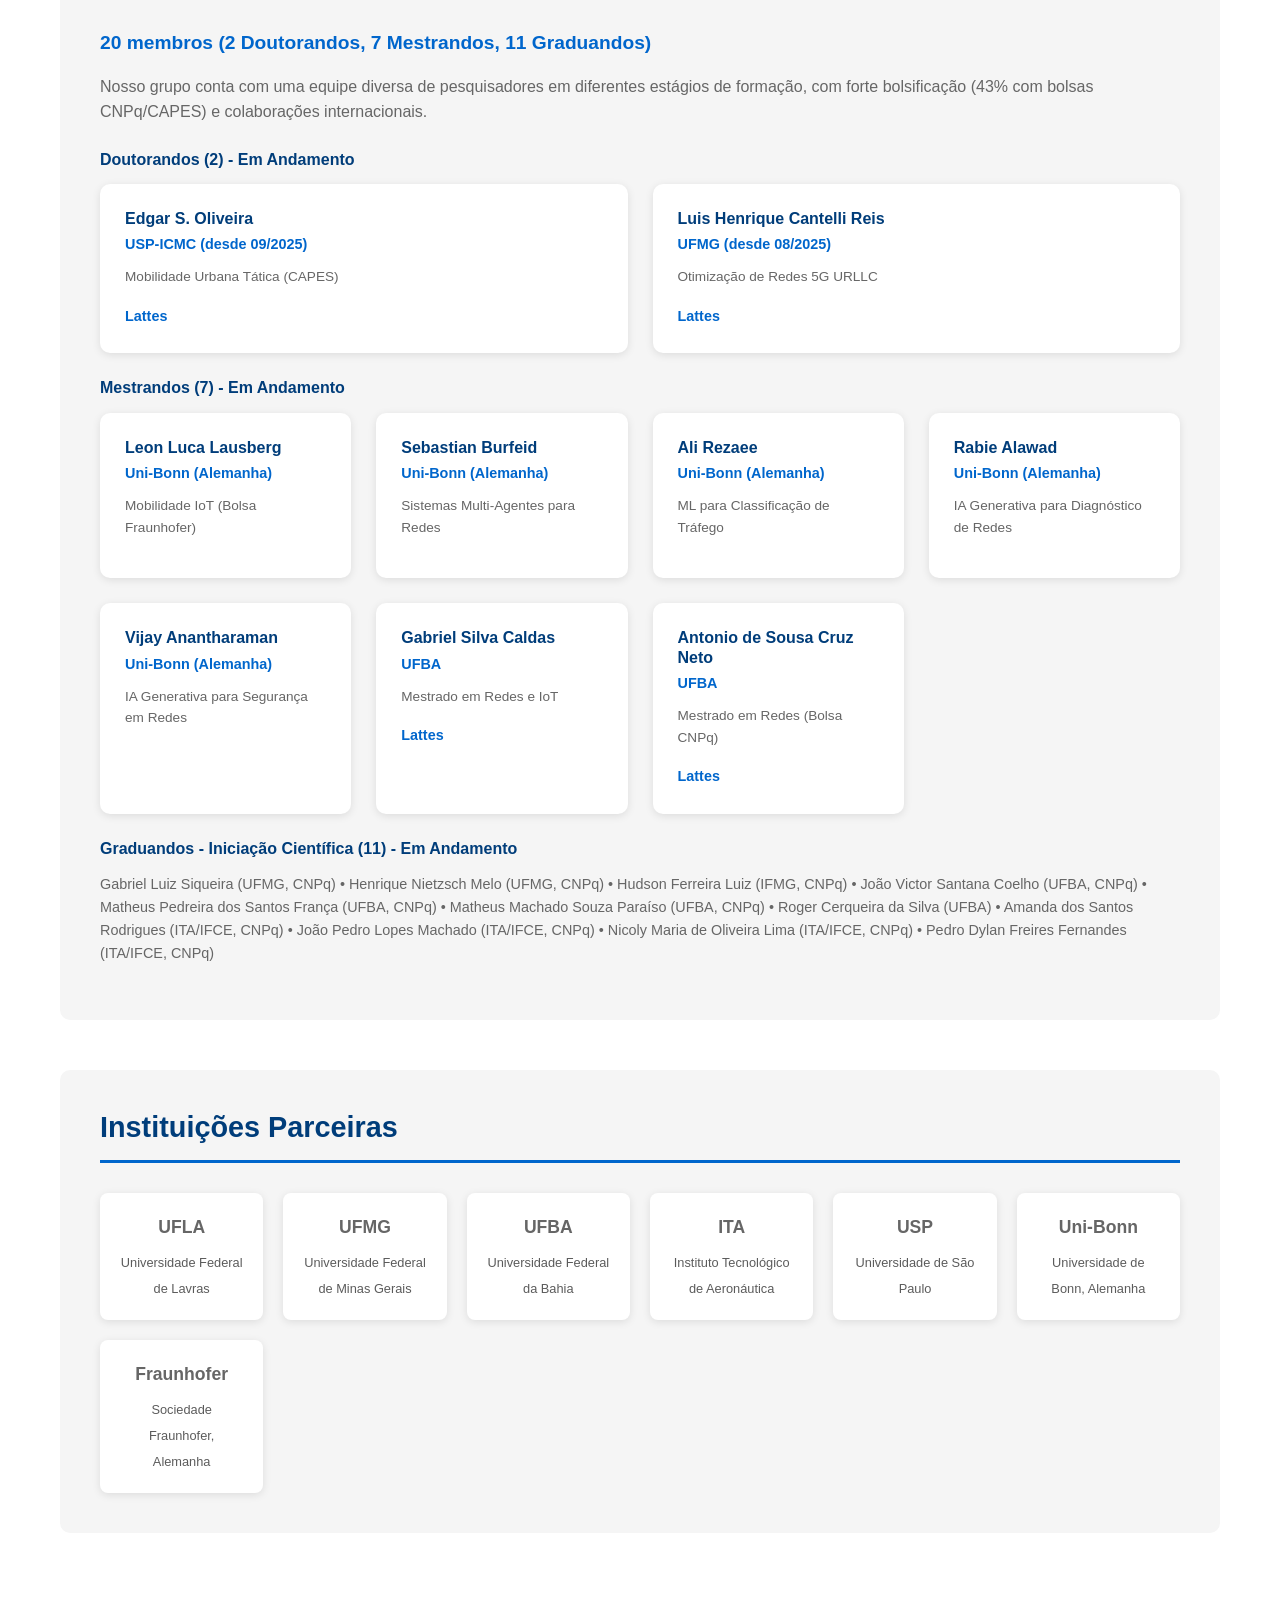
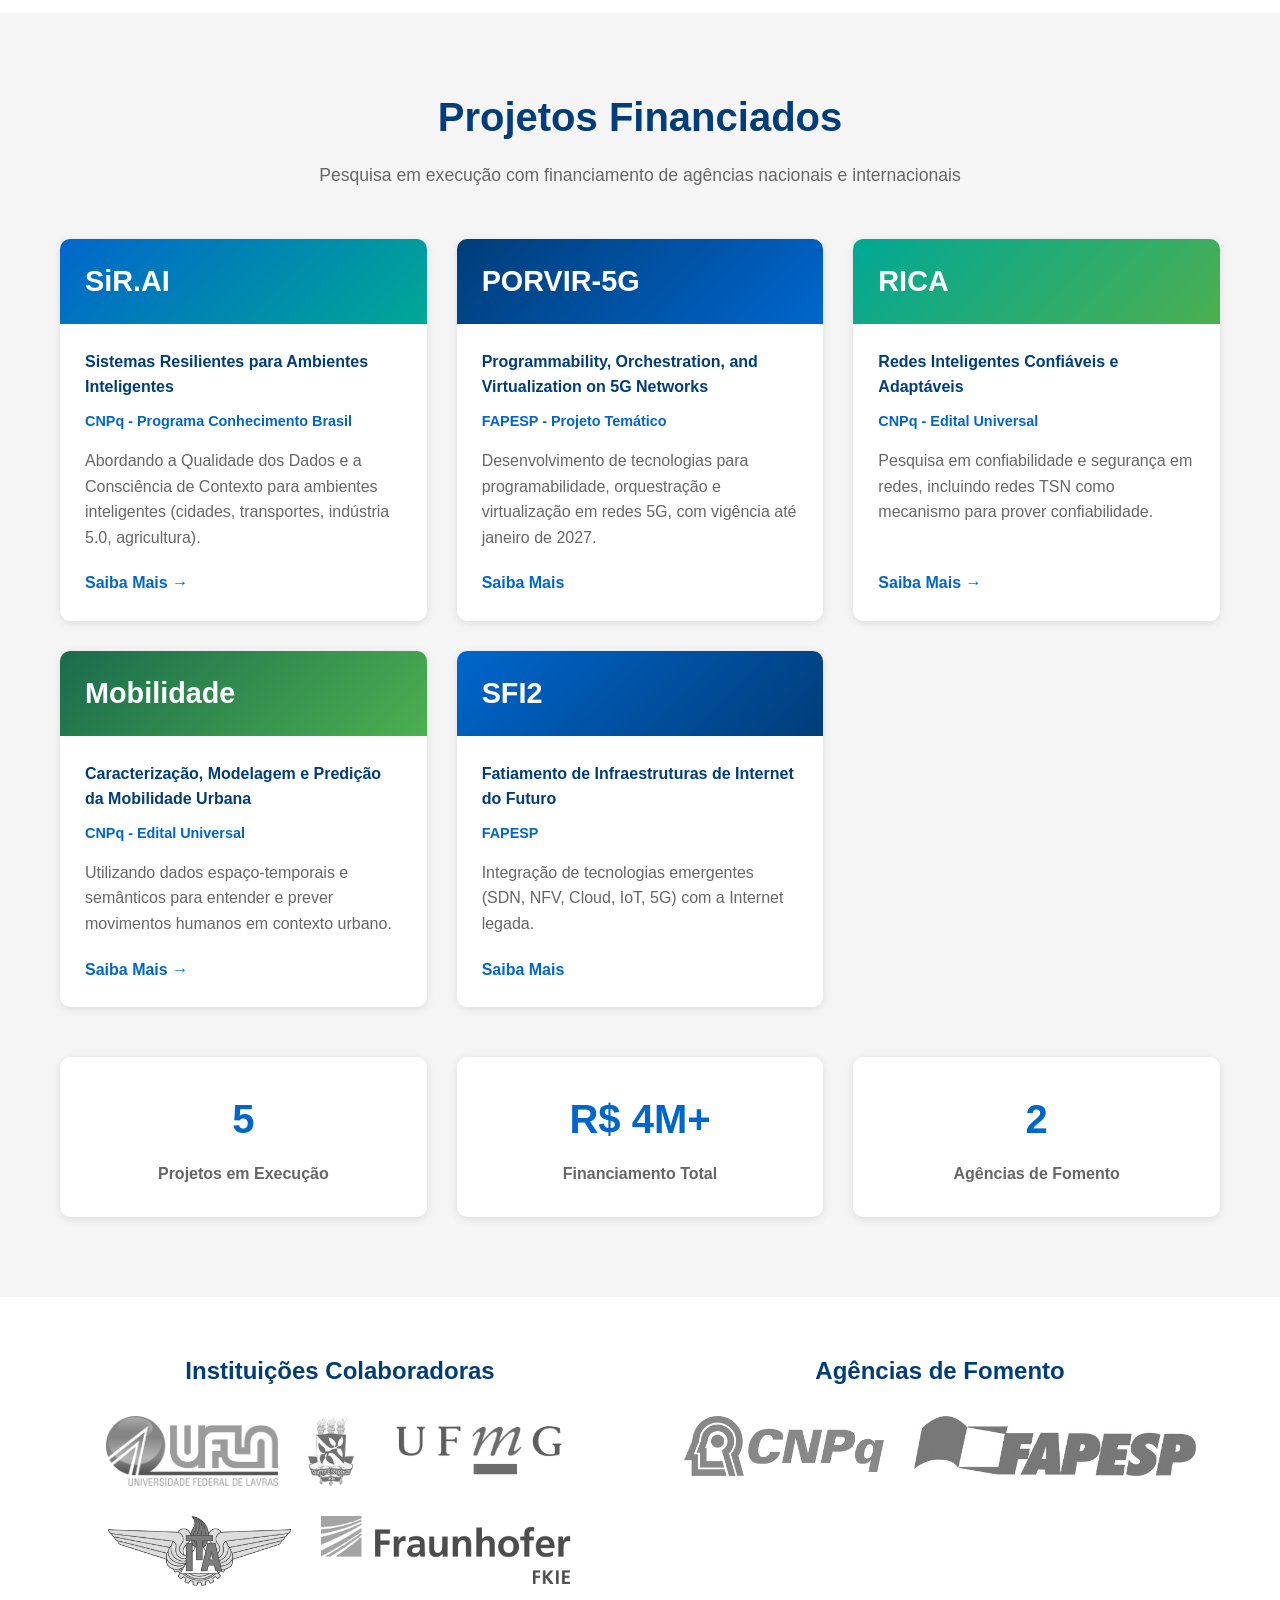
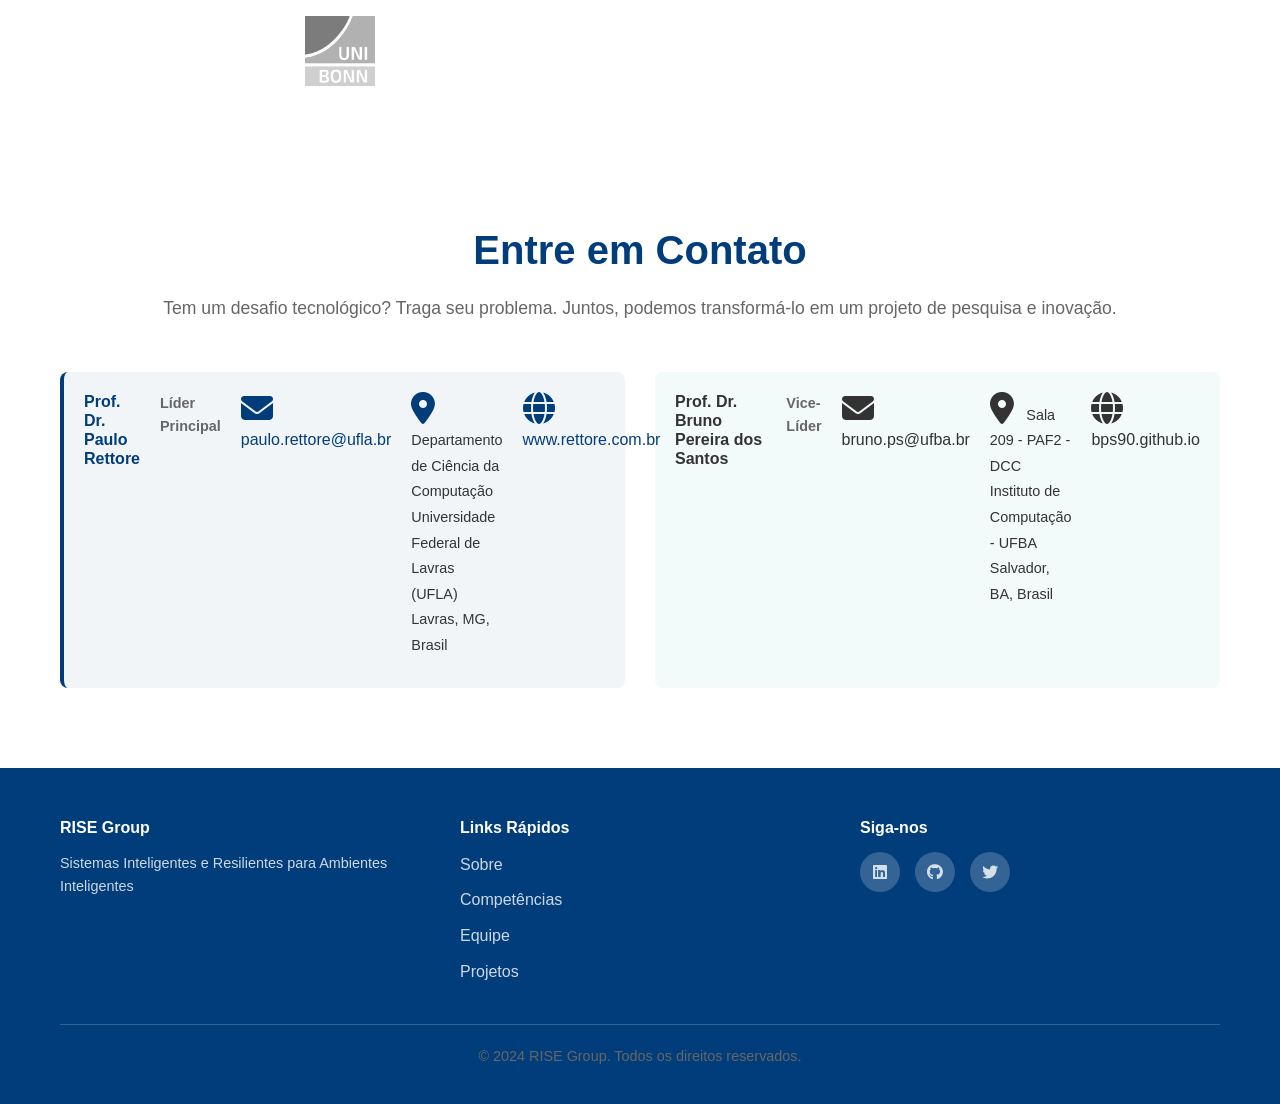
==== commit cd8367f9: "Update index.html" ====
--- a/index.html
+++ b/index.html
@@ -502,7 +502,7 @@
                     <div class="stat-name" data-i18n="projects.total_funding">Financiamento Total</div>
                 </div>
                 <div class="stat">
-                    <div class="stat-value">3</div>
+                    <div class="stat-value">2</div>
                     <div class="stat-name" data-i18n="projects.funding_agencies">Agências de Fomento</div>
                 </div>
             </div>
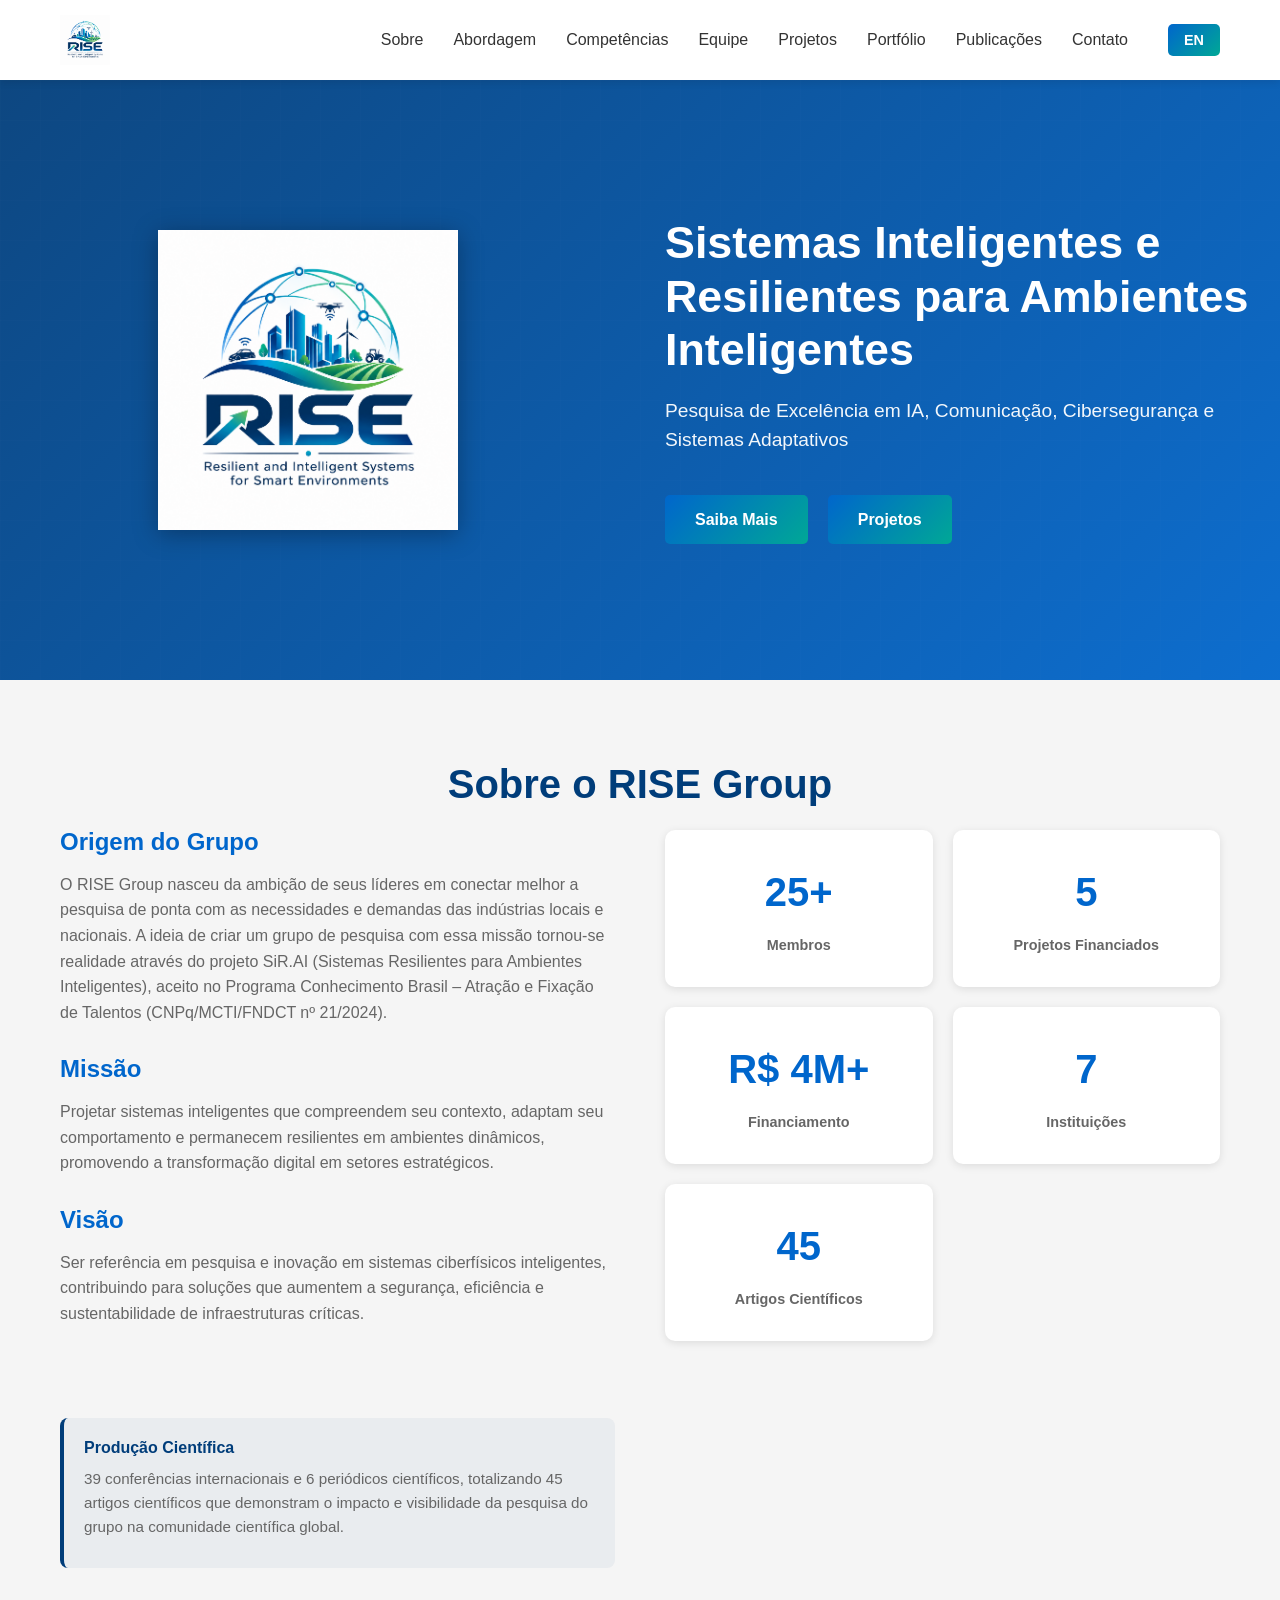
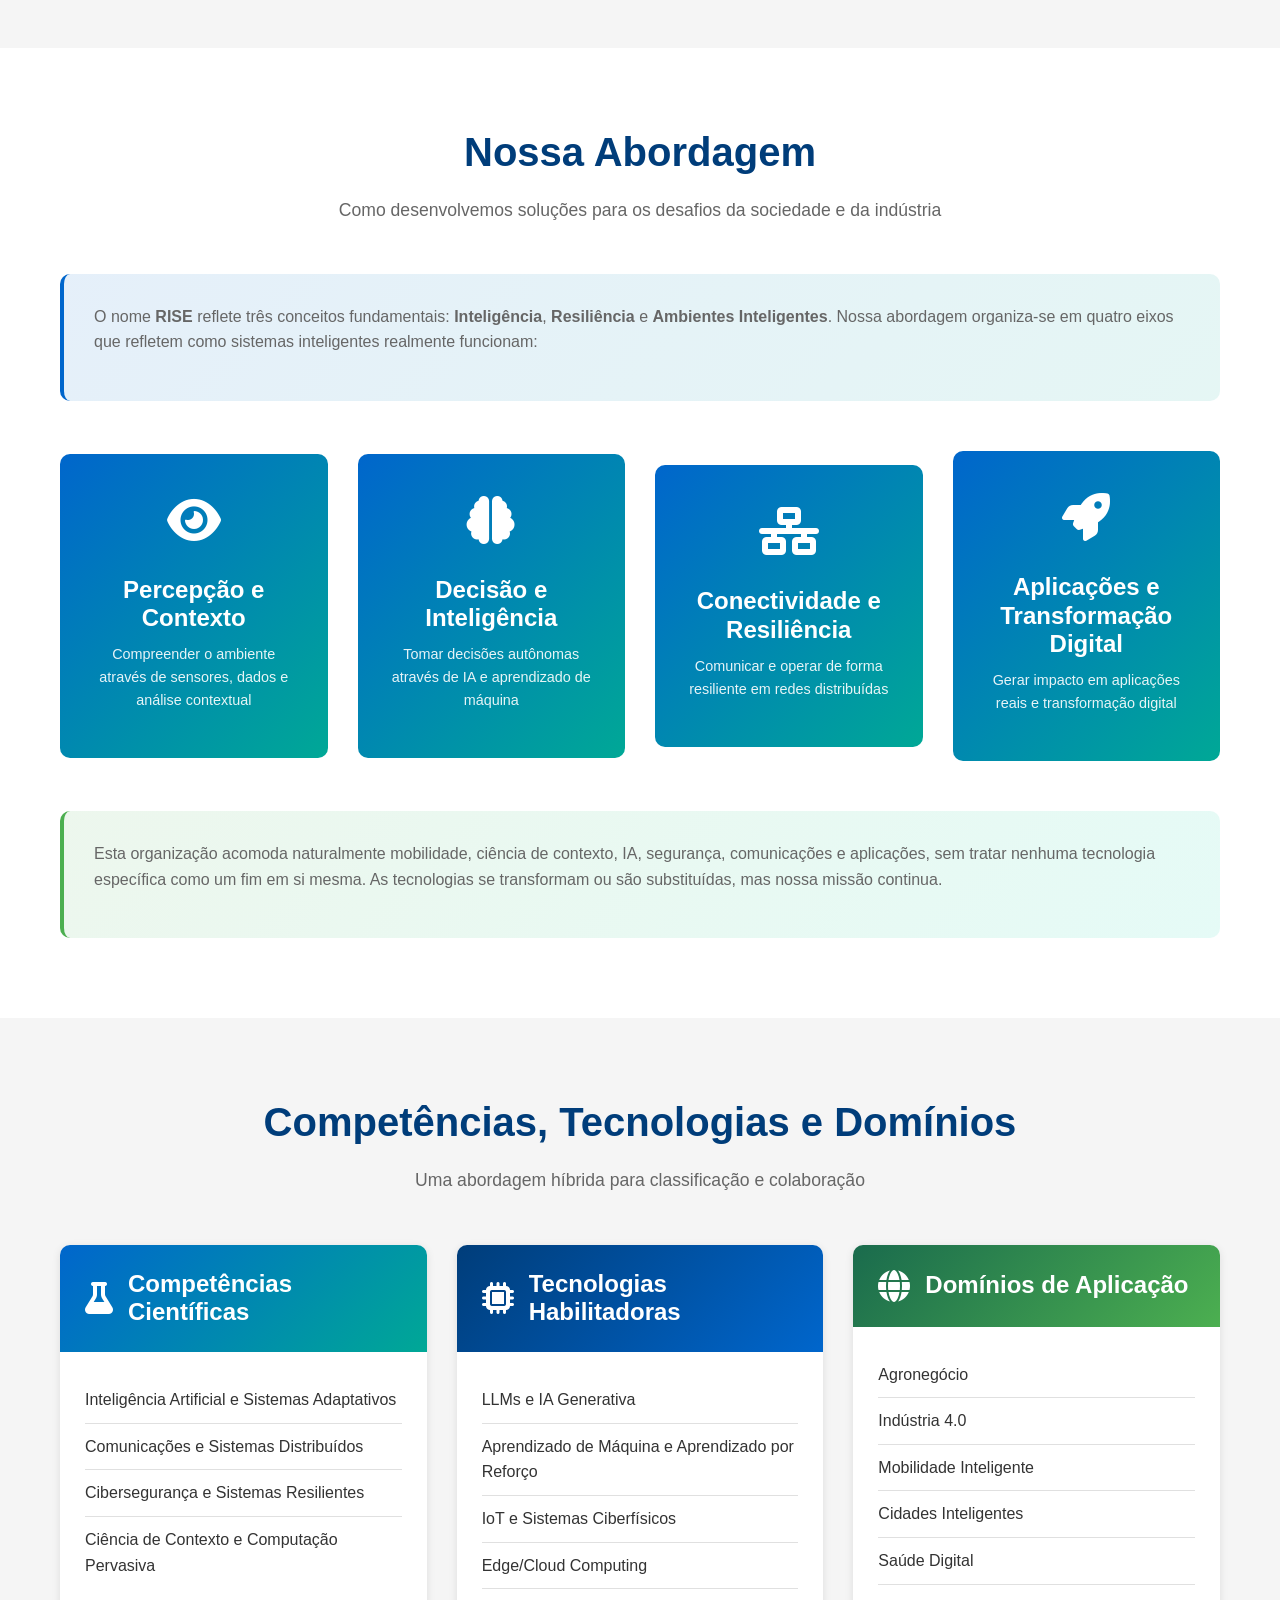
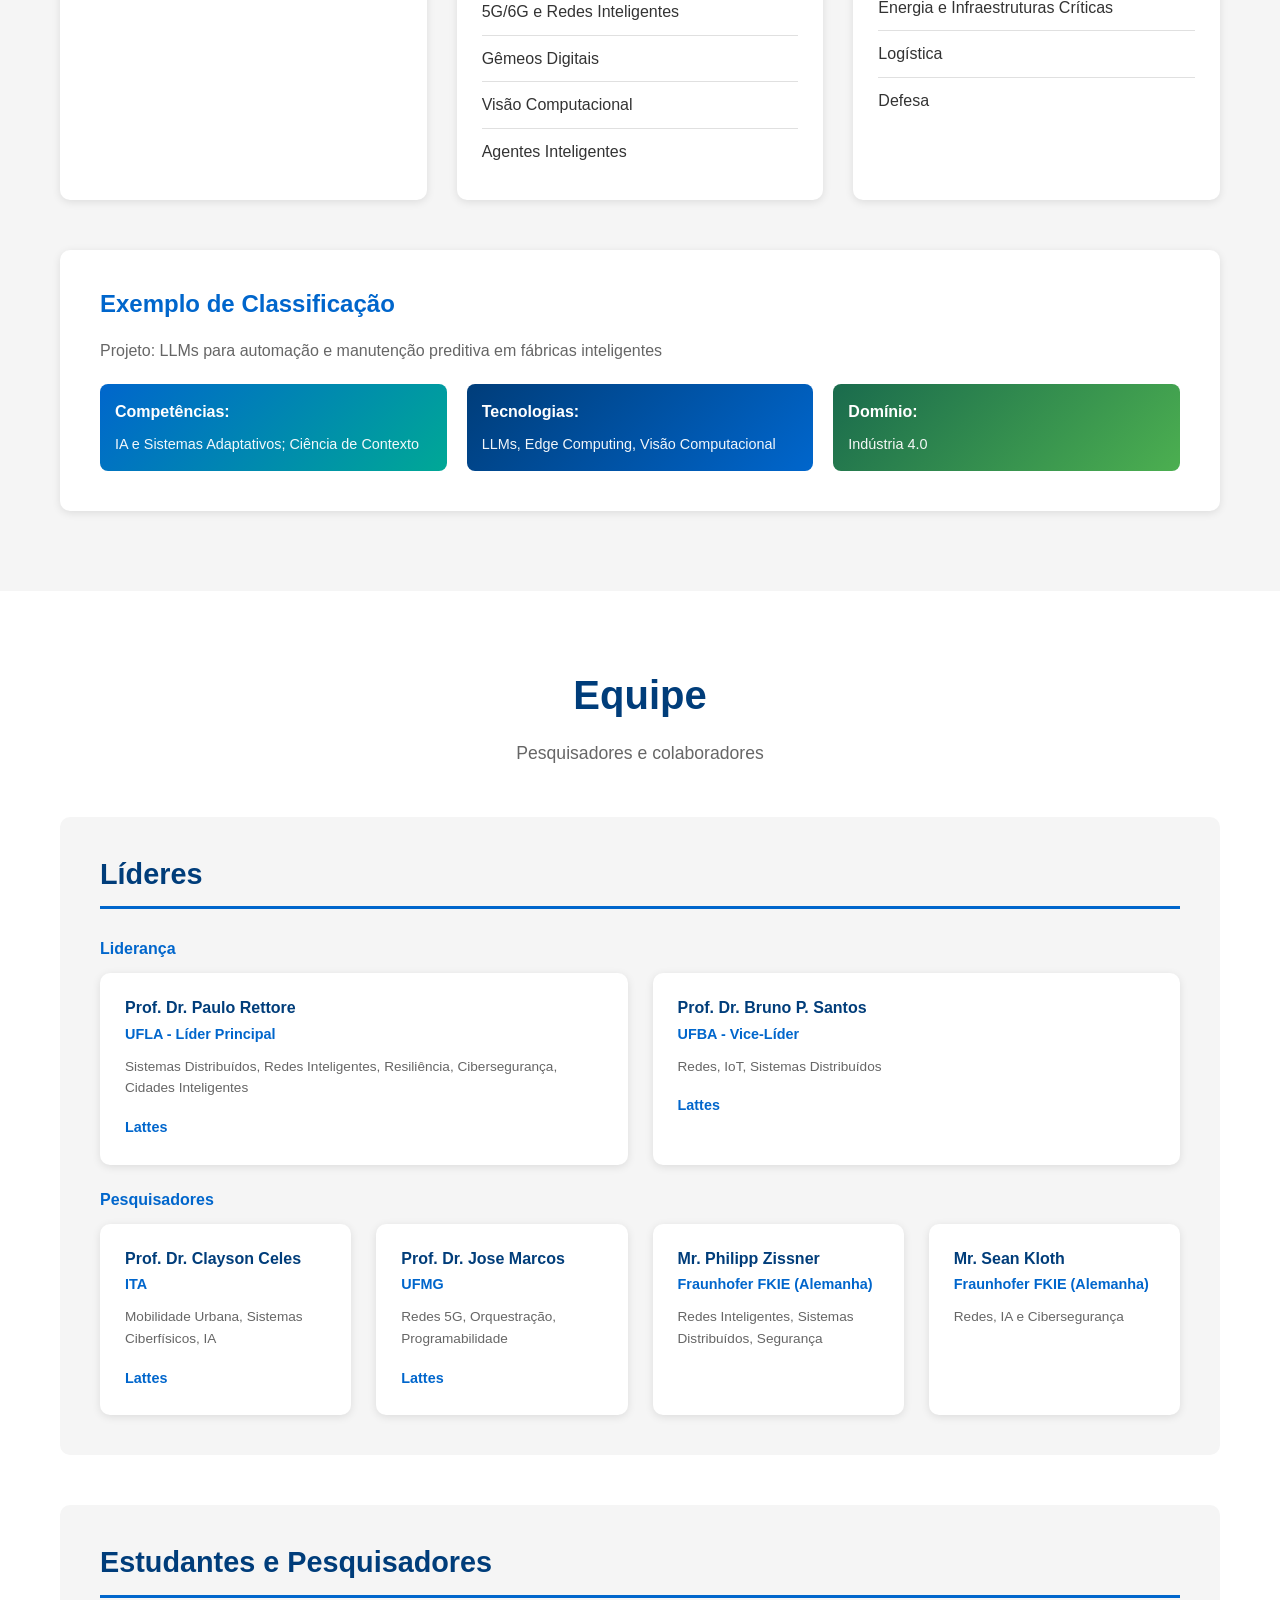
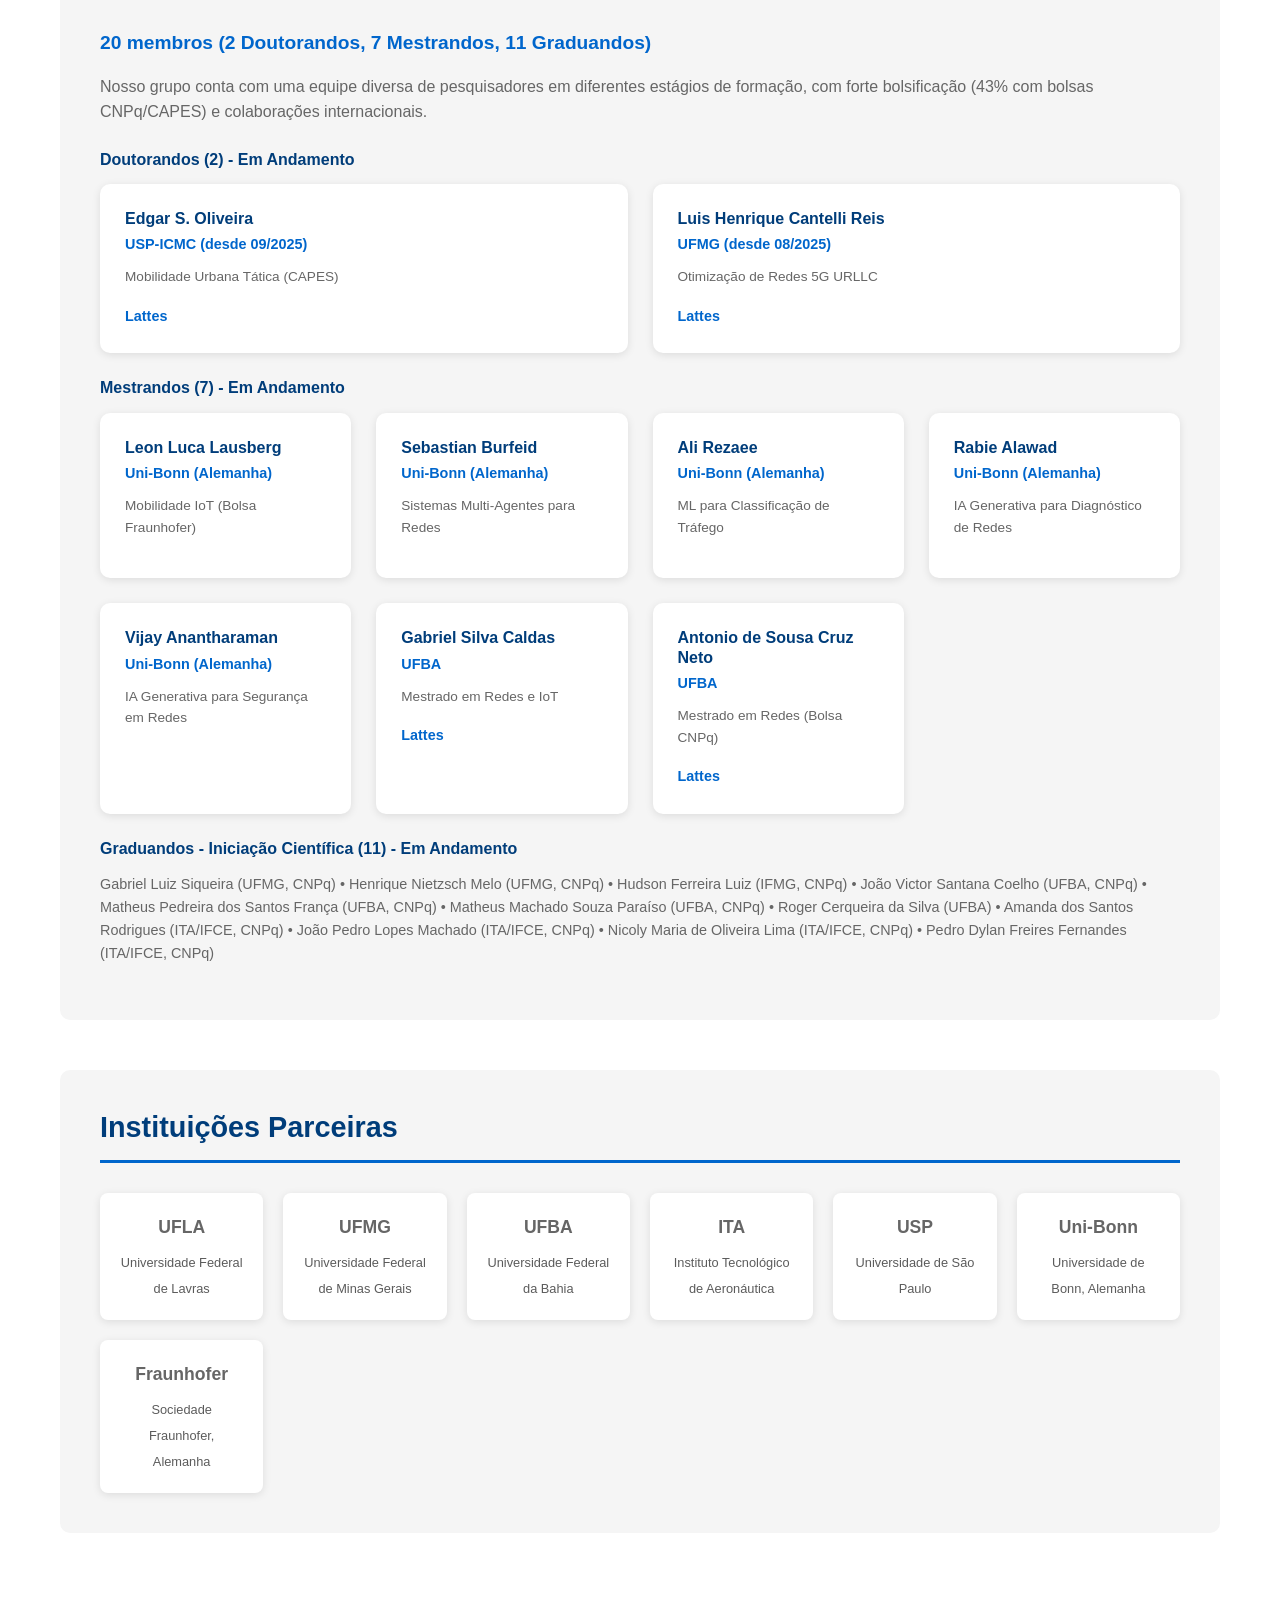
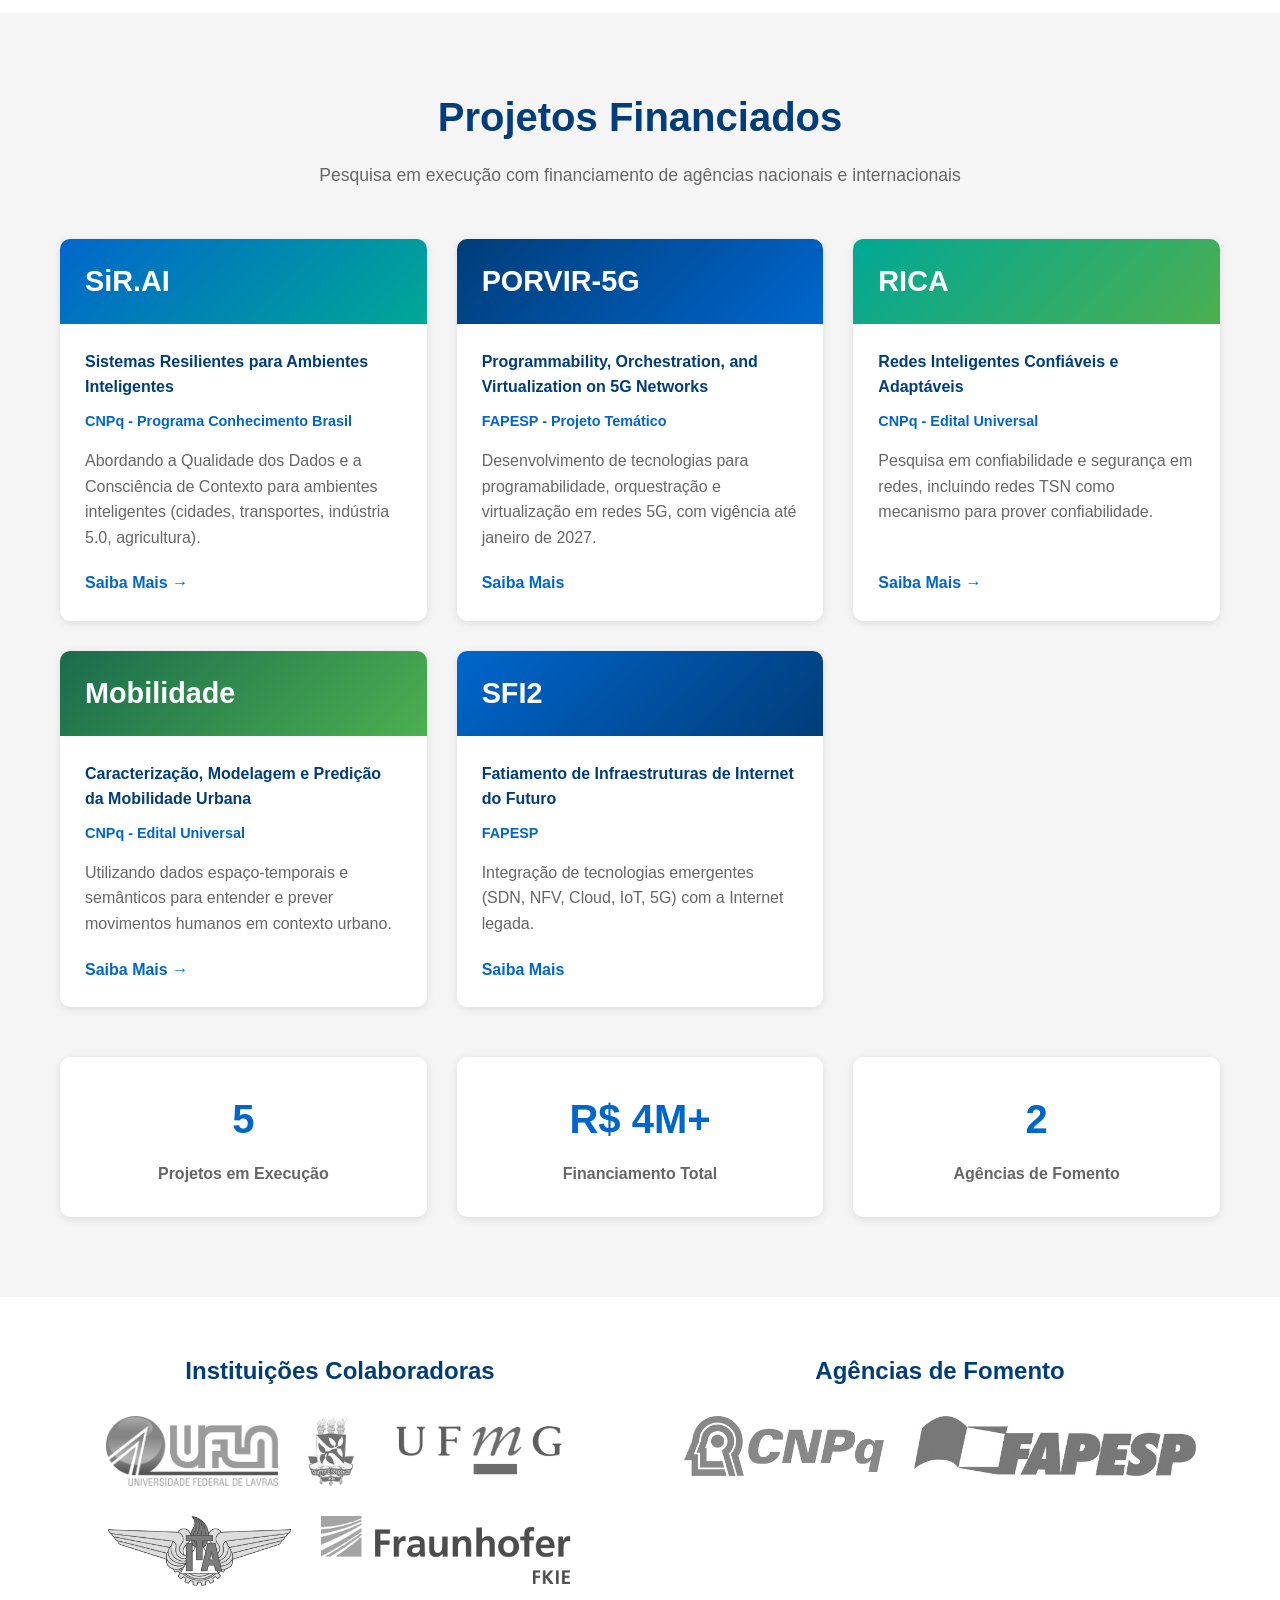
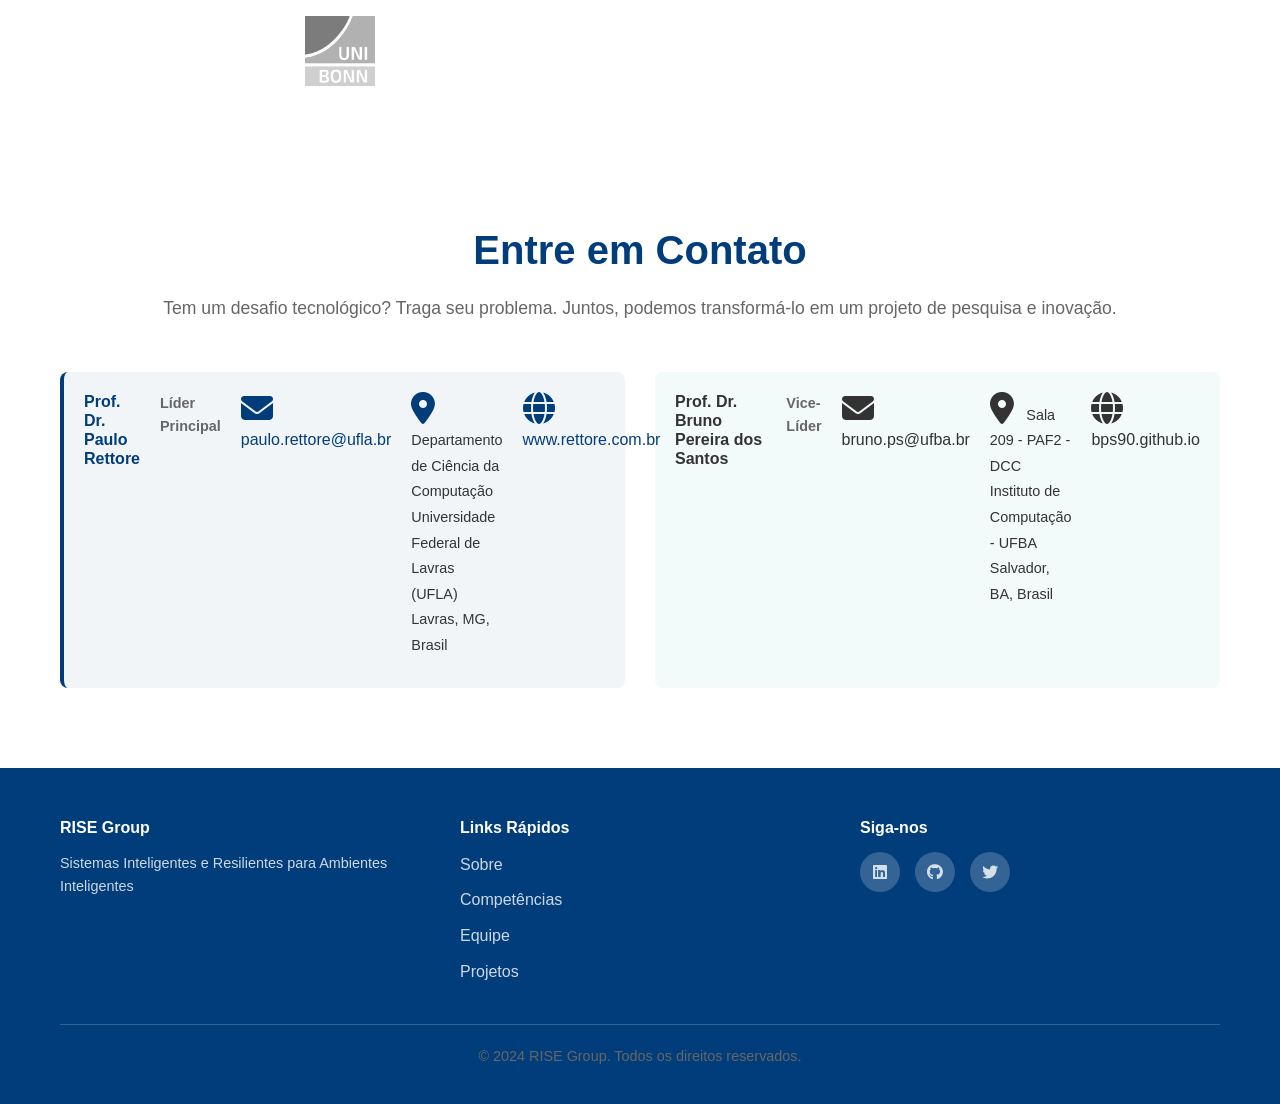
==== commit 620e9911: "publicacoes" ====
--- a/index.html
+++ b/index.html
@@ -28,10 +28,11 @@
                 <li><a href="#competencies" class="nav-link" data-i18n="nav.competencies">Competências</a></li>
                 <li><a href="#team" class="nav-link" data-i18n="nav.team">Equipe</a></li>
                 <li><a href="#projects" class="nav-link" data-i18n="nav.projects">Projetos</a></li>
-                <li><a href="#portfolio" class="nav-link" data-i18n="nav.portfolio">Portfólio</a></li>
+                <li><a href="portfolio.html" class="nav-link" data-i18n="nav.portfolio">Portfólio</a></li>
+                <li><a href="publications.html" class="nav-link" data-i18n="nav.publications">Publicações</a></li>
                 <li><a href="#contact" class="nav-link" data-i18n="nav.contact">Contato</a></li>
                 <li class="lang-toggle">
-                    <button id="langBtn" class="lang-btn">EN</button>
+                    <button id="langBtn" class="btn btn-primary" style="padding: 8px 16px; font-size: 0.9rem; border: none; cursor: pointer;">EN/PT</button>
                 </li>
             </ul>
         </div>
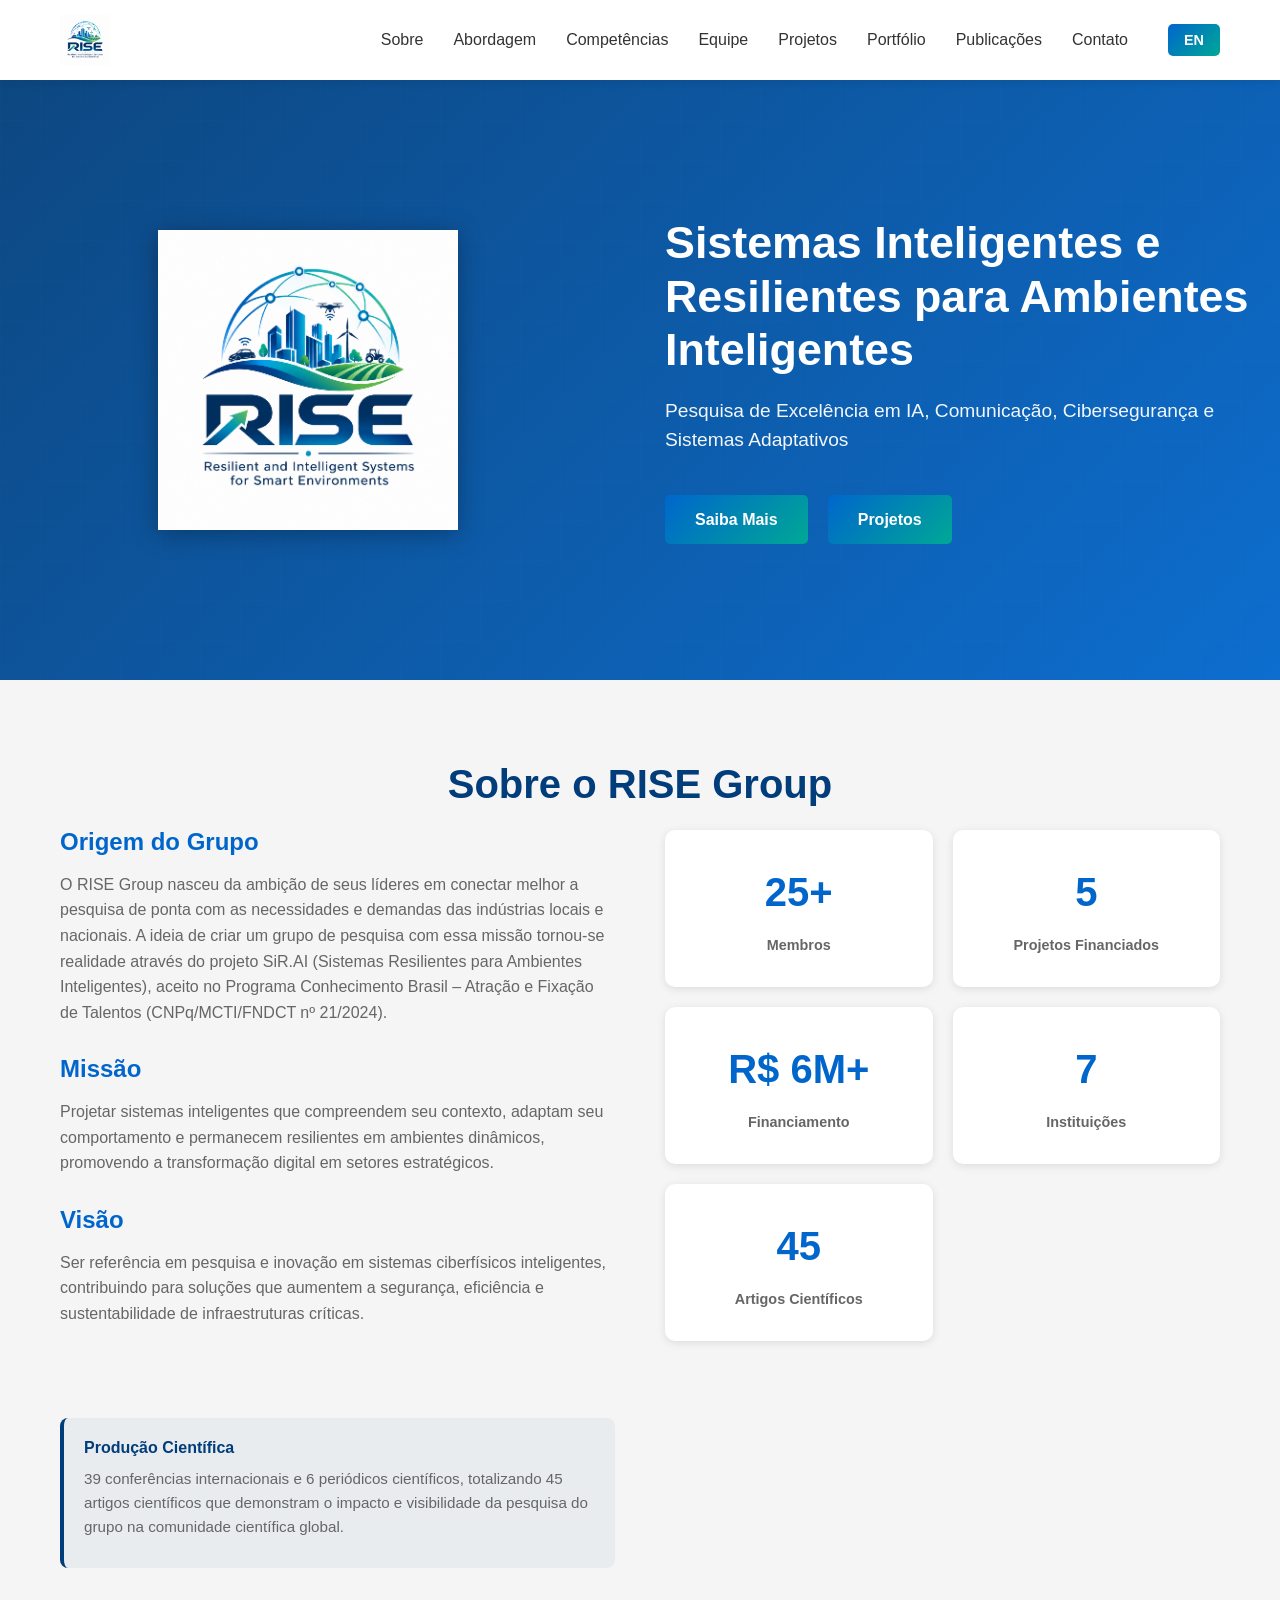
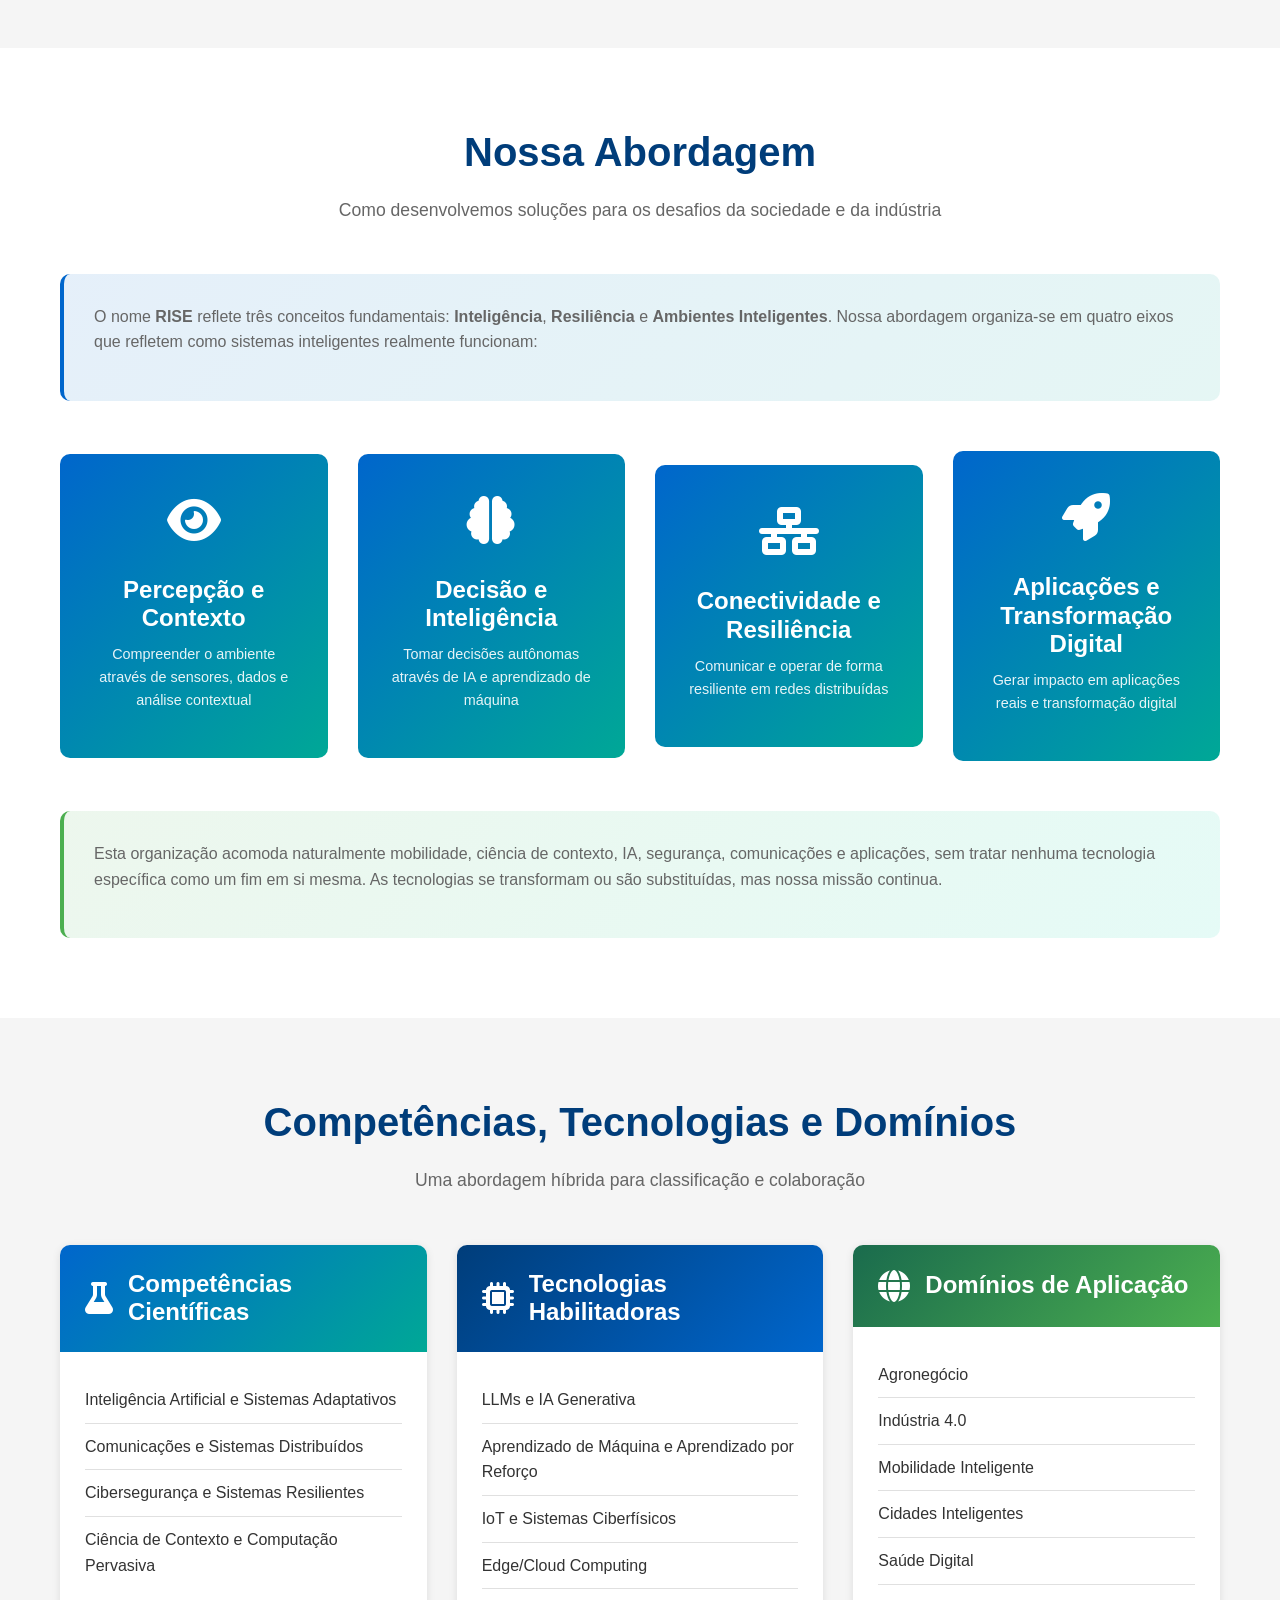
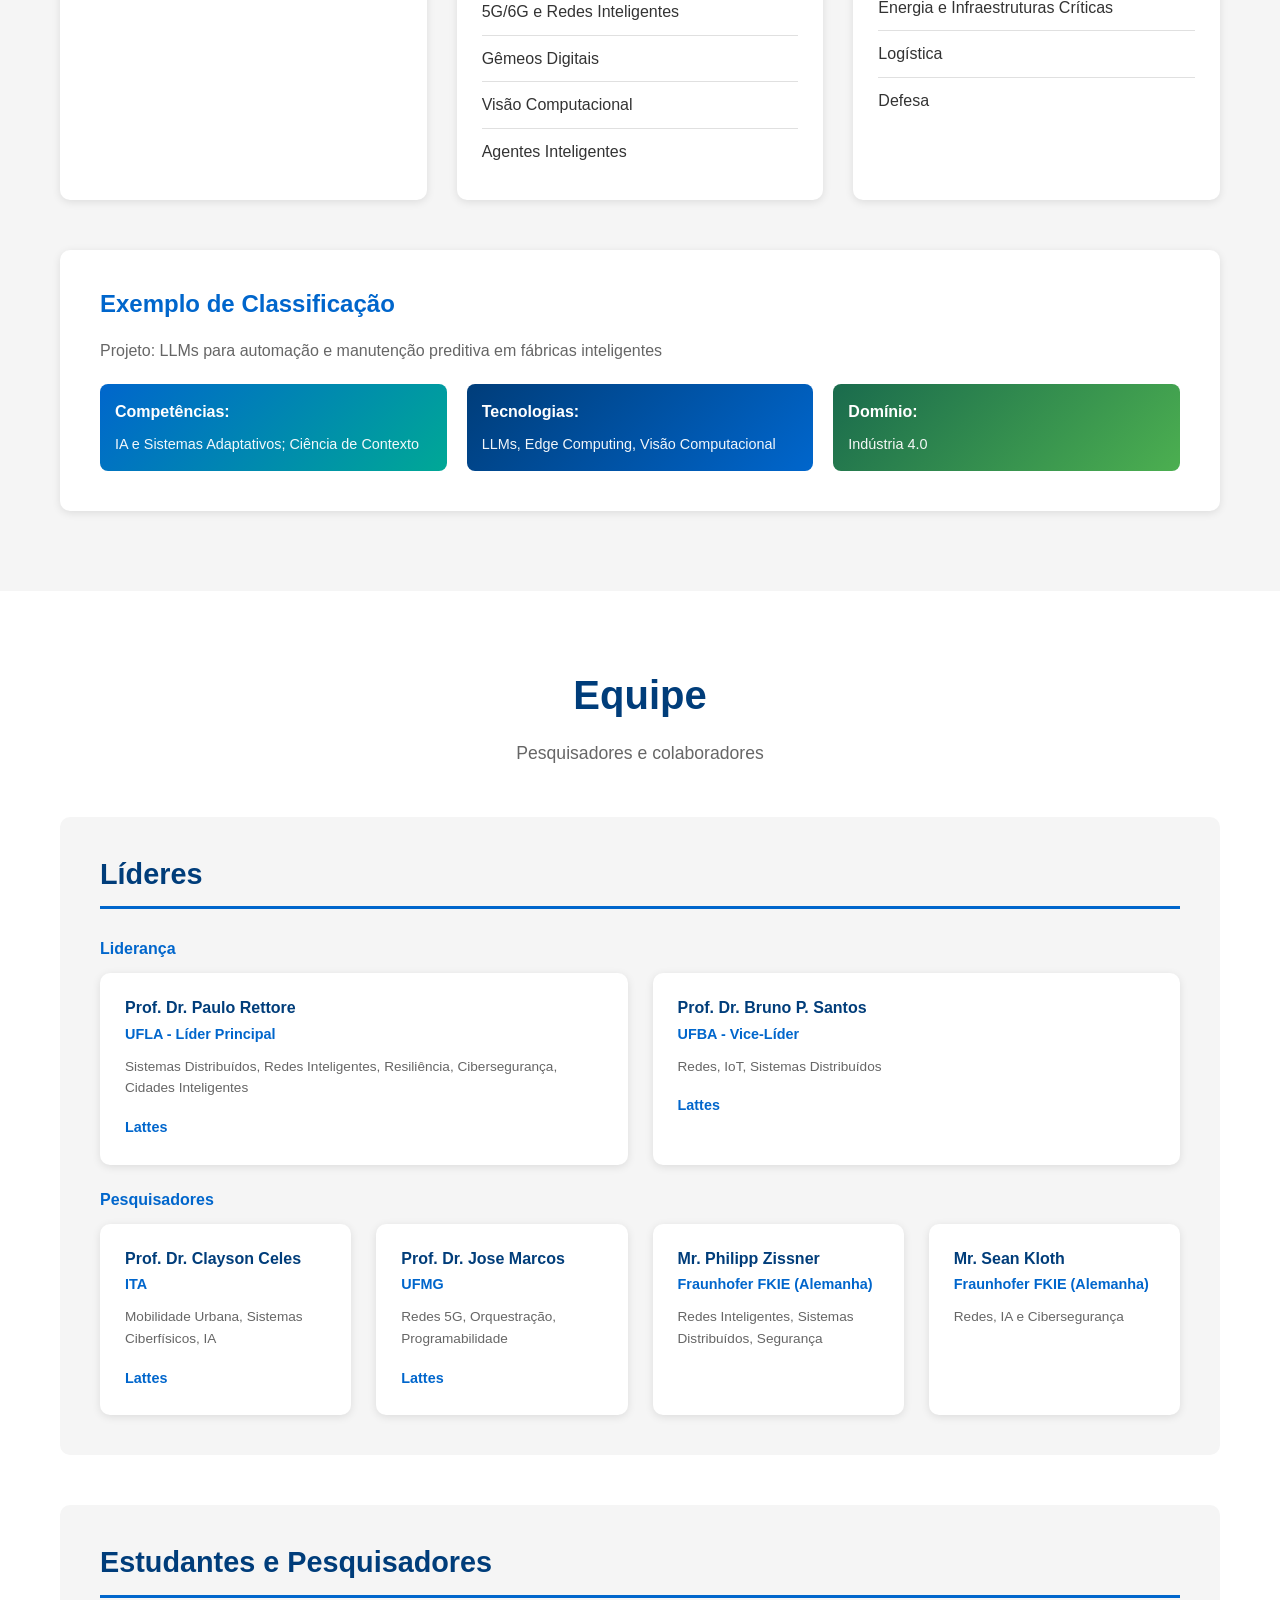
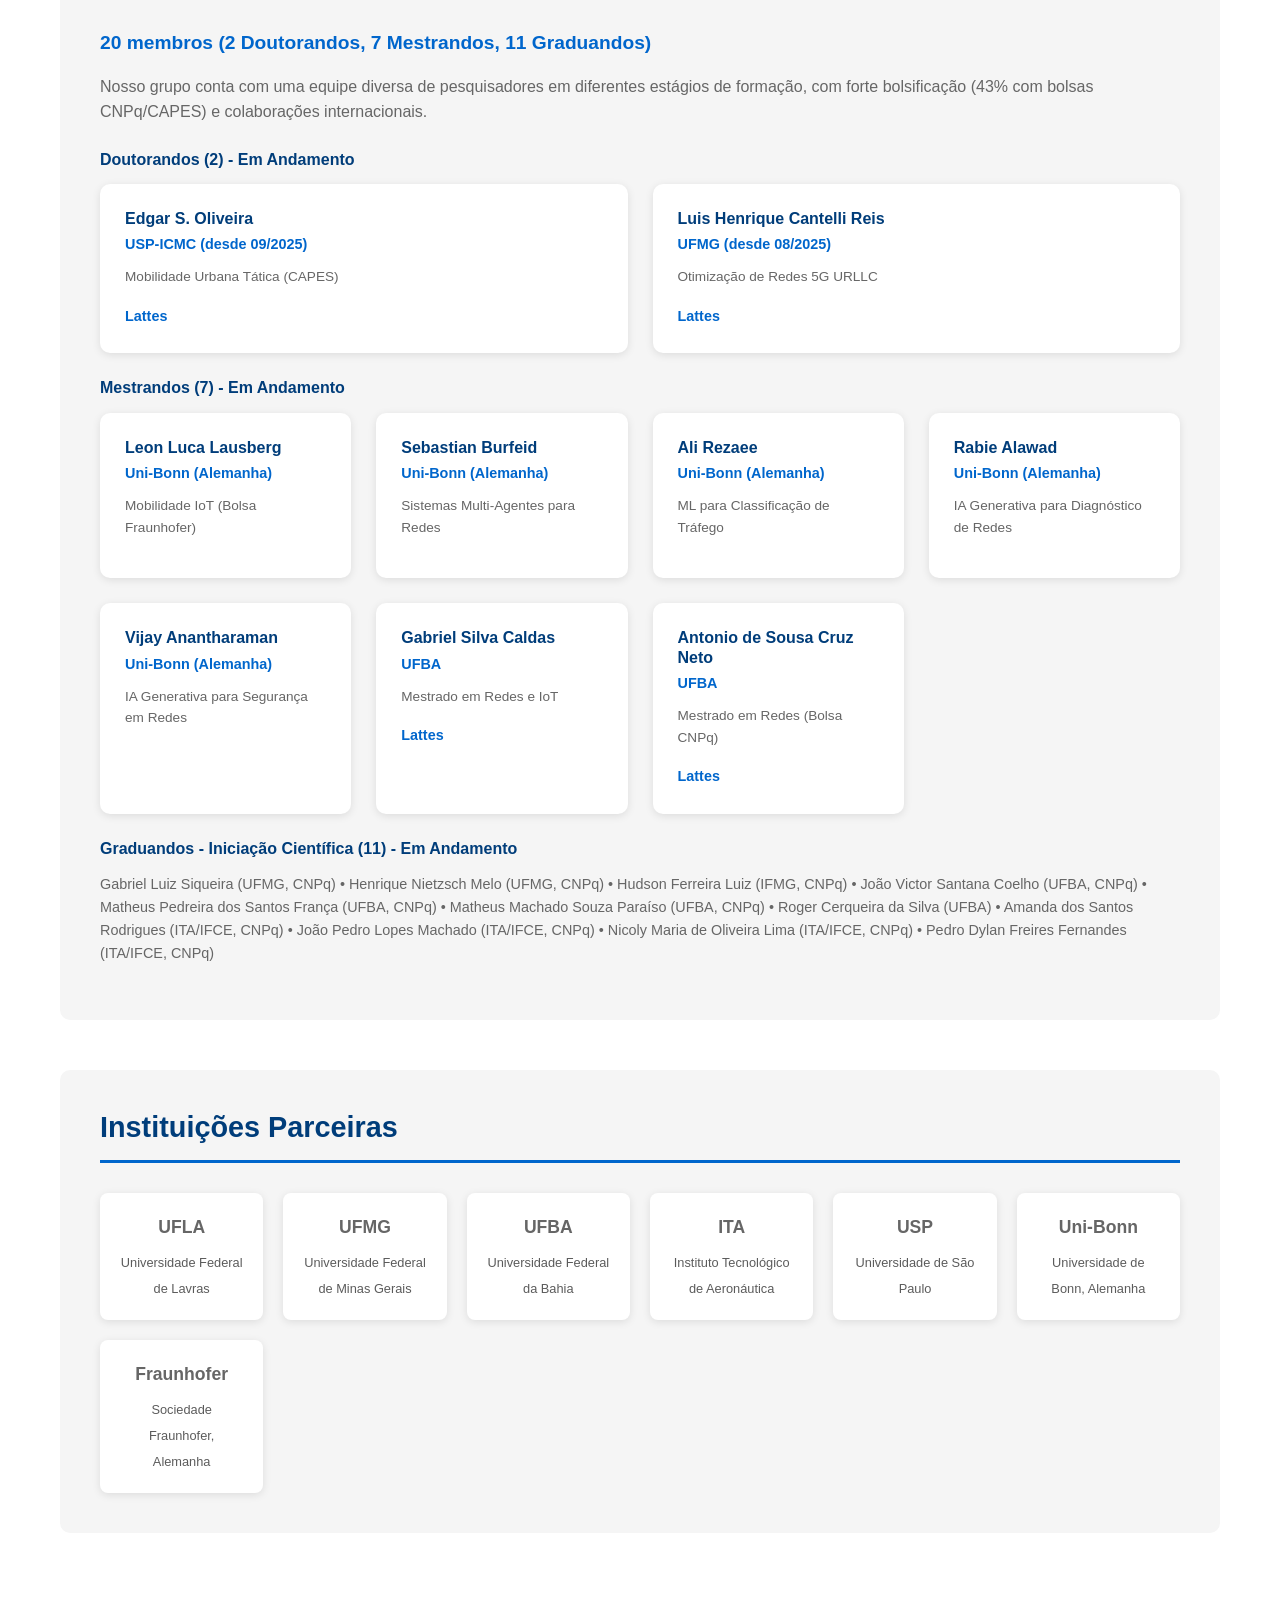
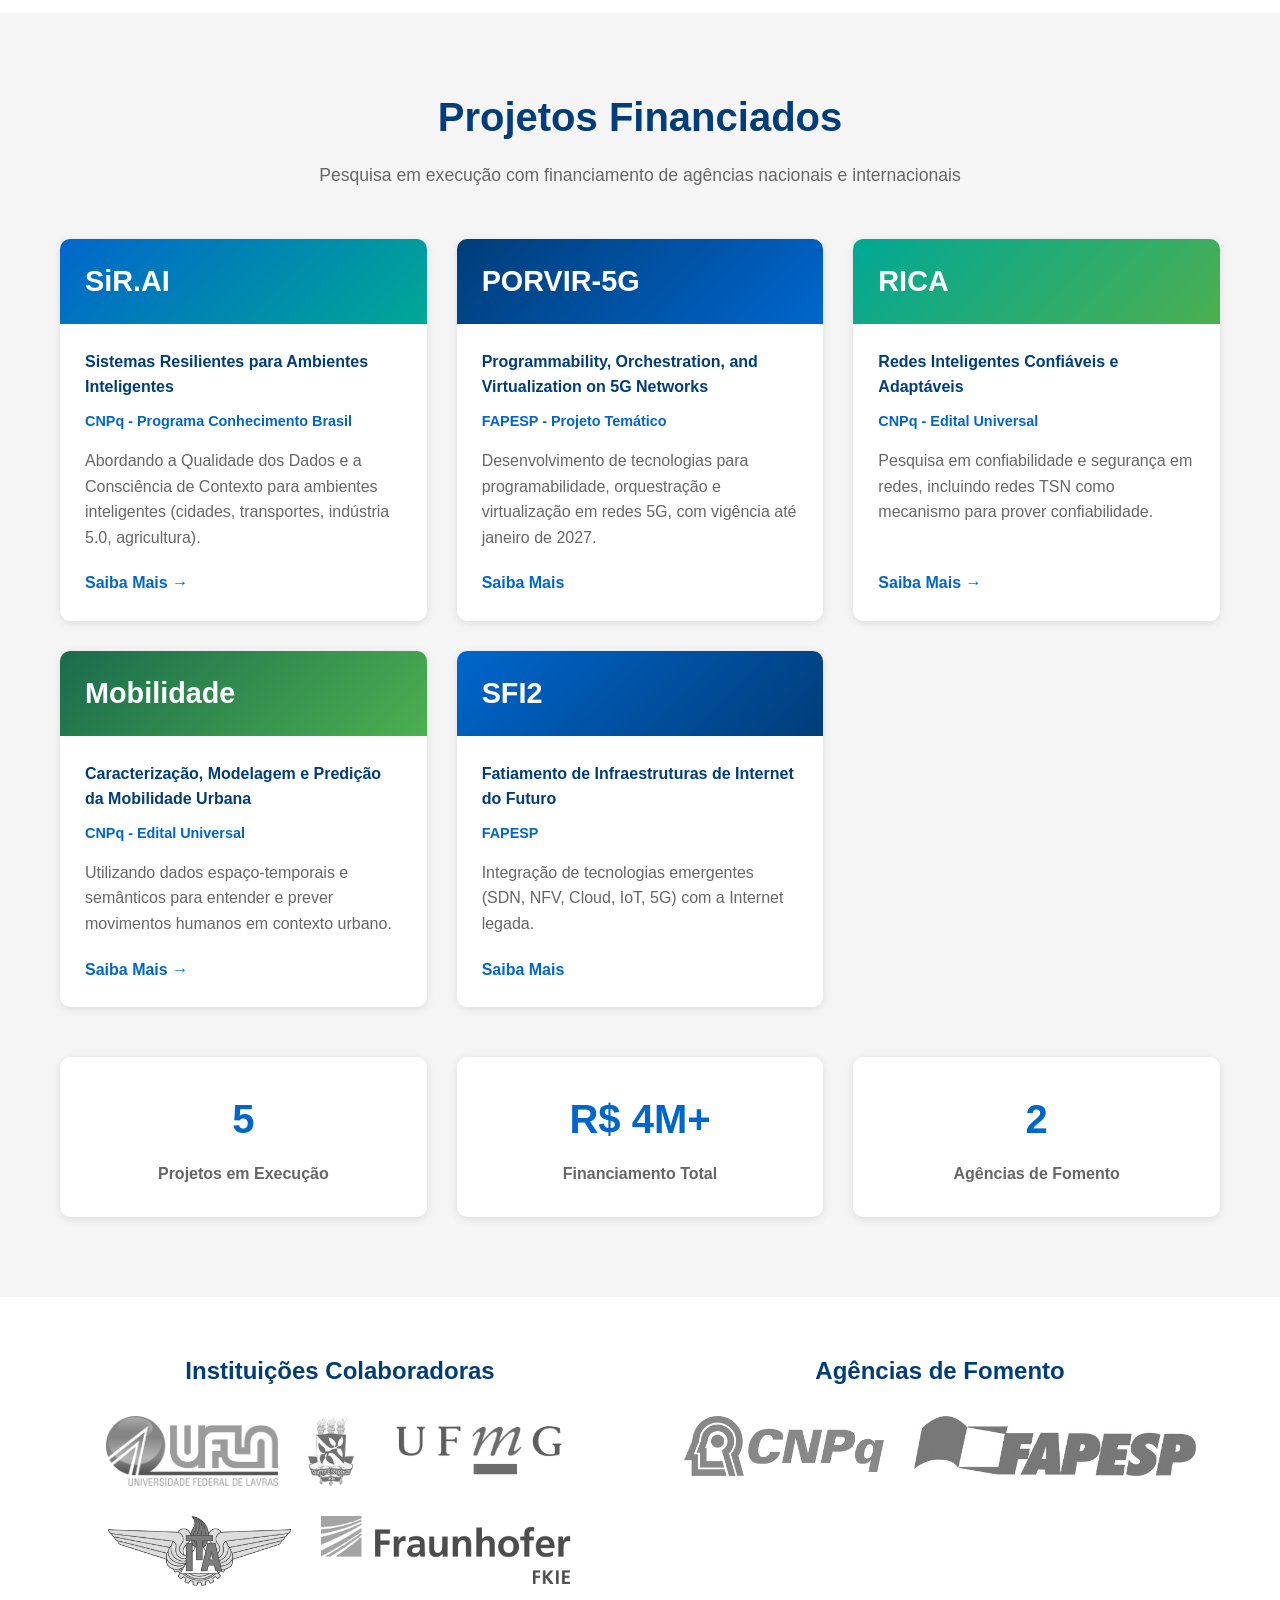
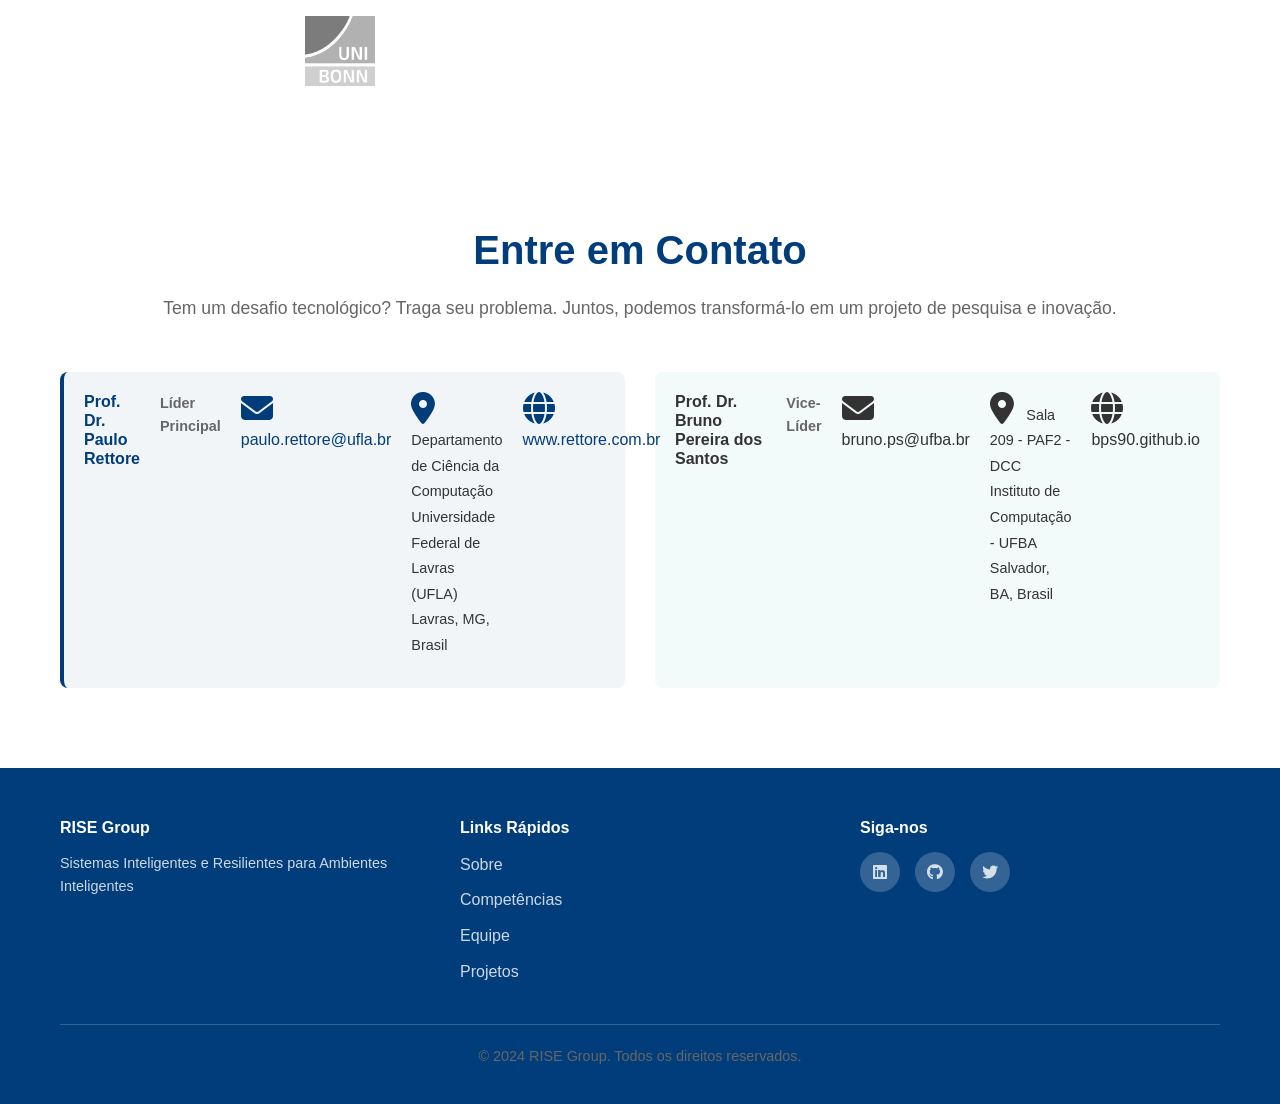
==== commit 4bd1b9d2: "Update index.html" ====
--- a/index.html
+++ b/index.html
@@ -81,7 +81,7 @@
                         <div class="stat-label" data-i18n="about.projects">Projetos Financiados</div>
                     </div>
                     <div class="stat-card">
-                        <div class="stat-number">R$ 4M+</div>
+                        <div class="stat-number">R$ 6M+</div>
                         <div class="stat-label" data-i18n="about.funding">Financiamento</div>
                     </div>
                     <div class="stat-card">
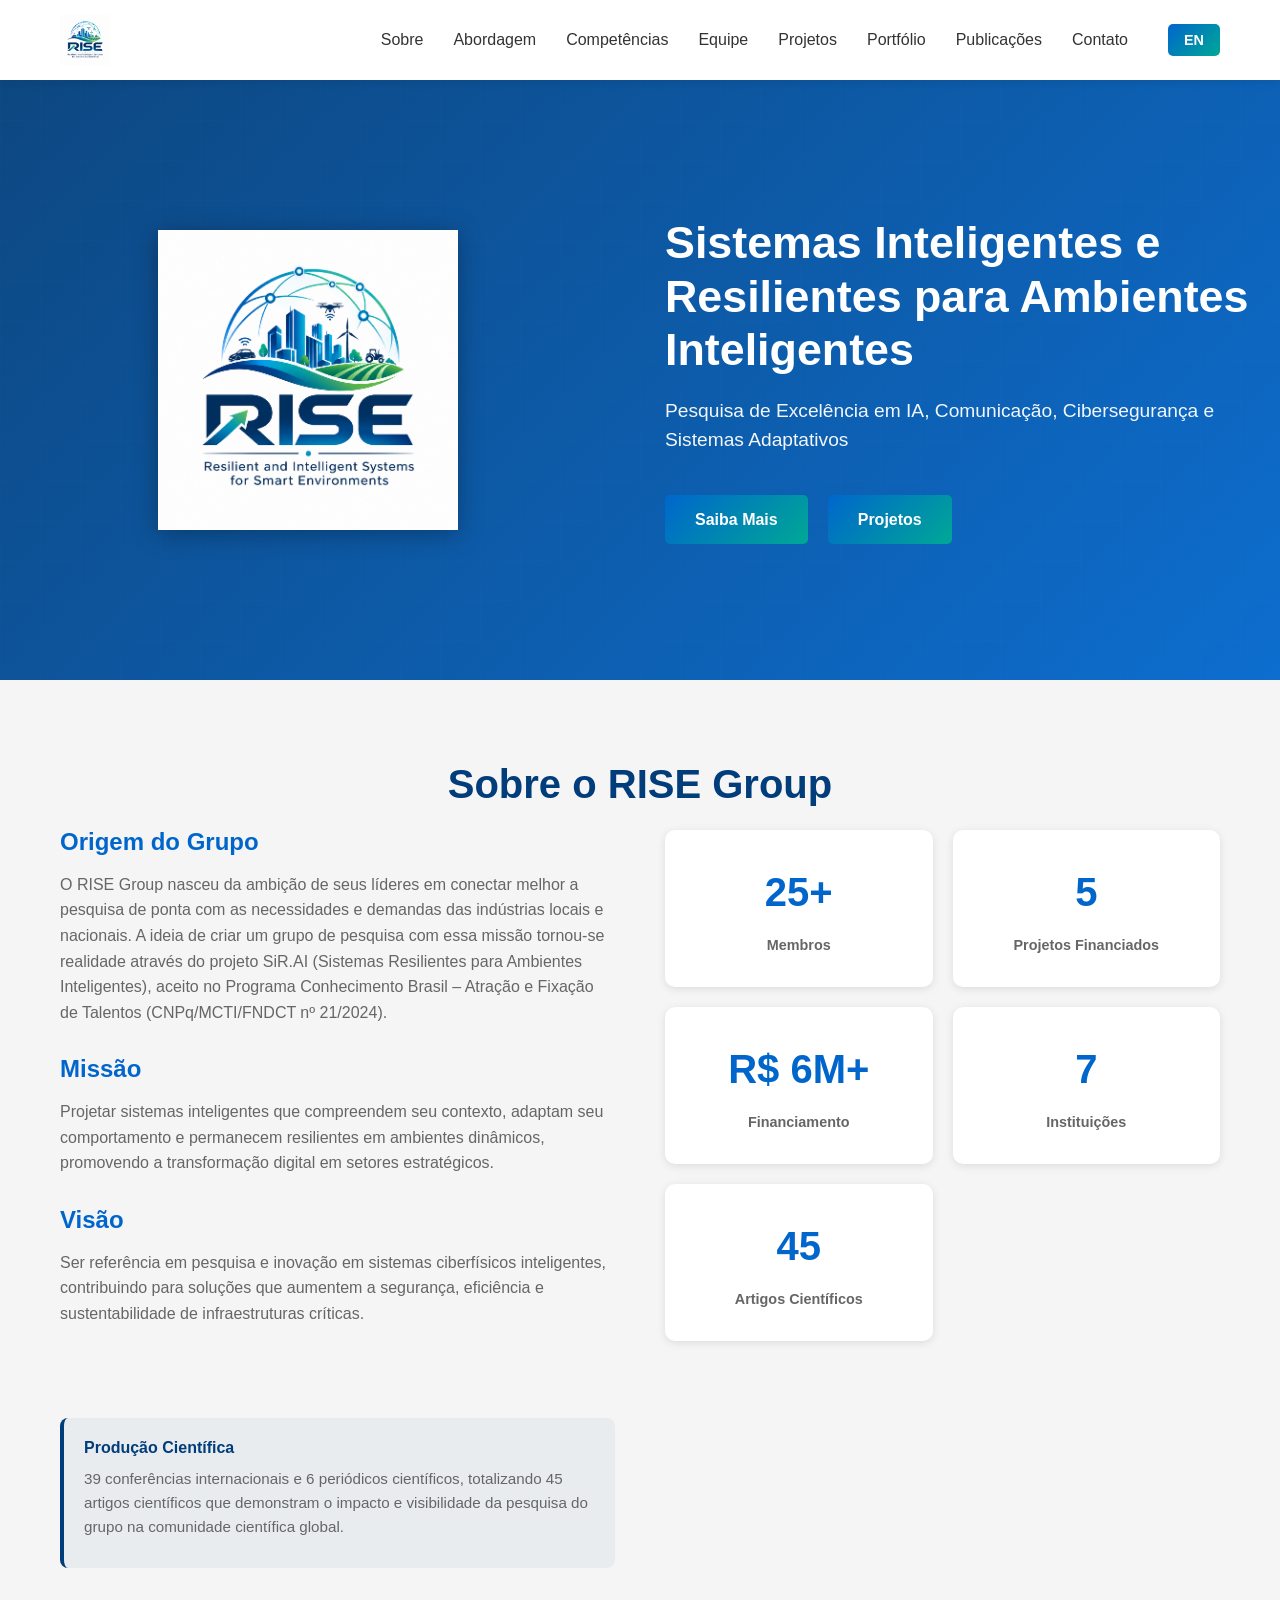
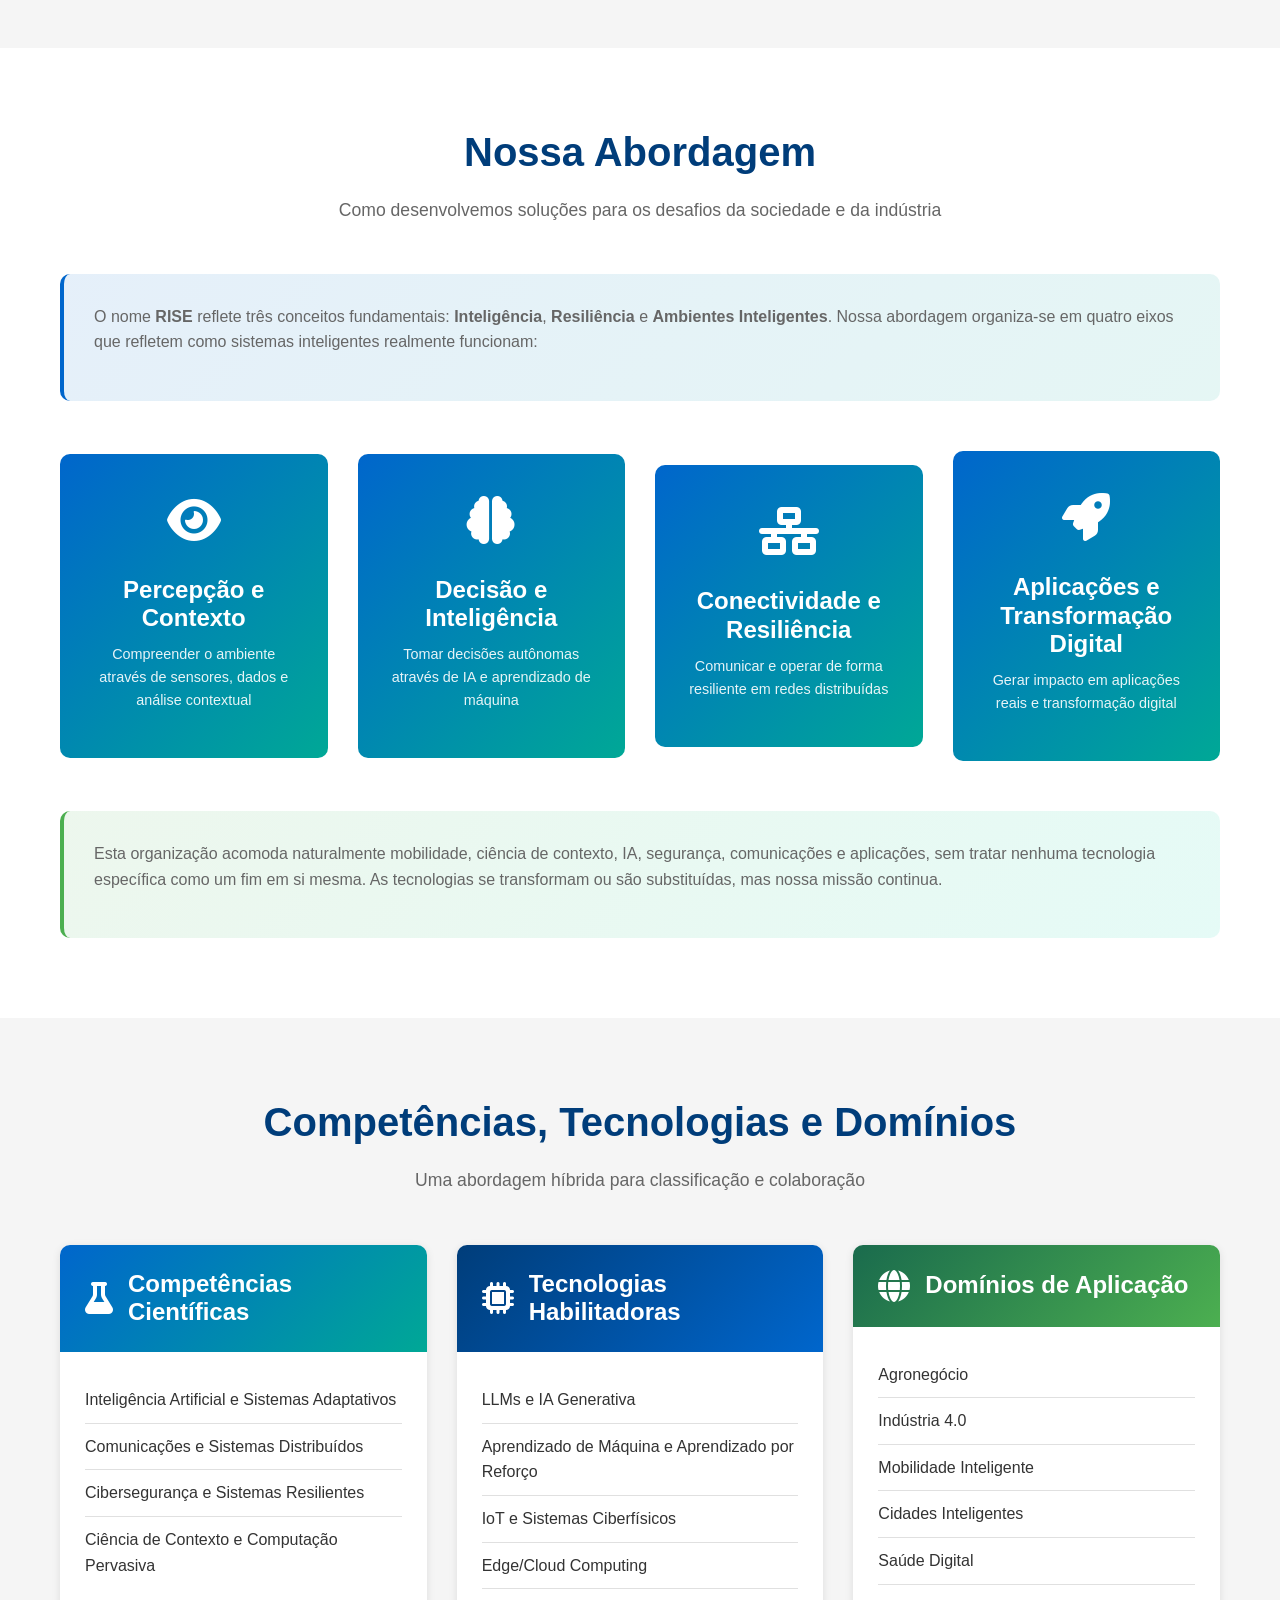
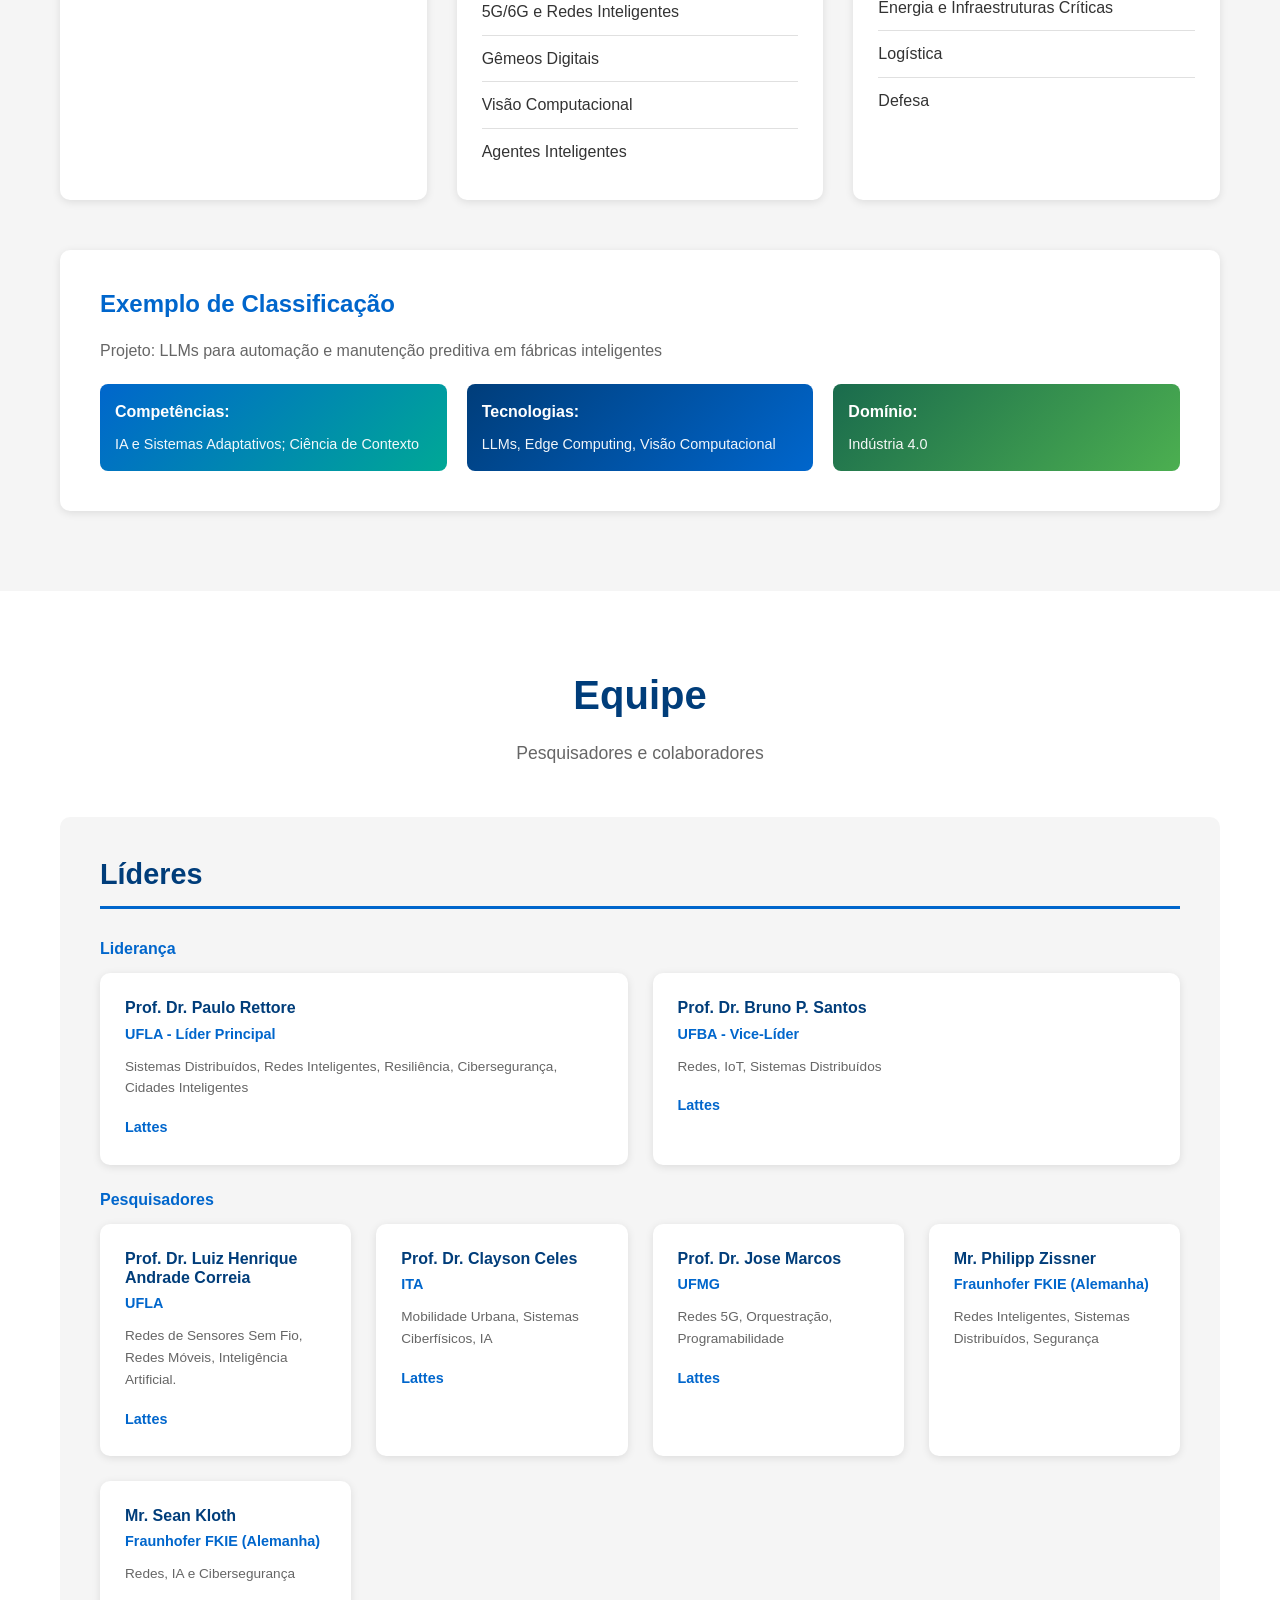
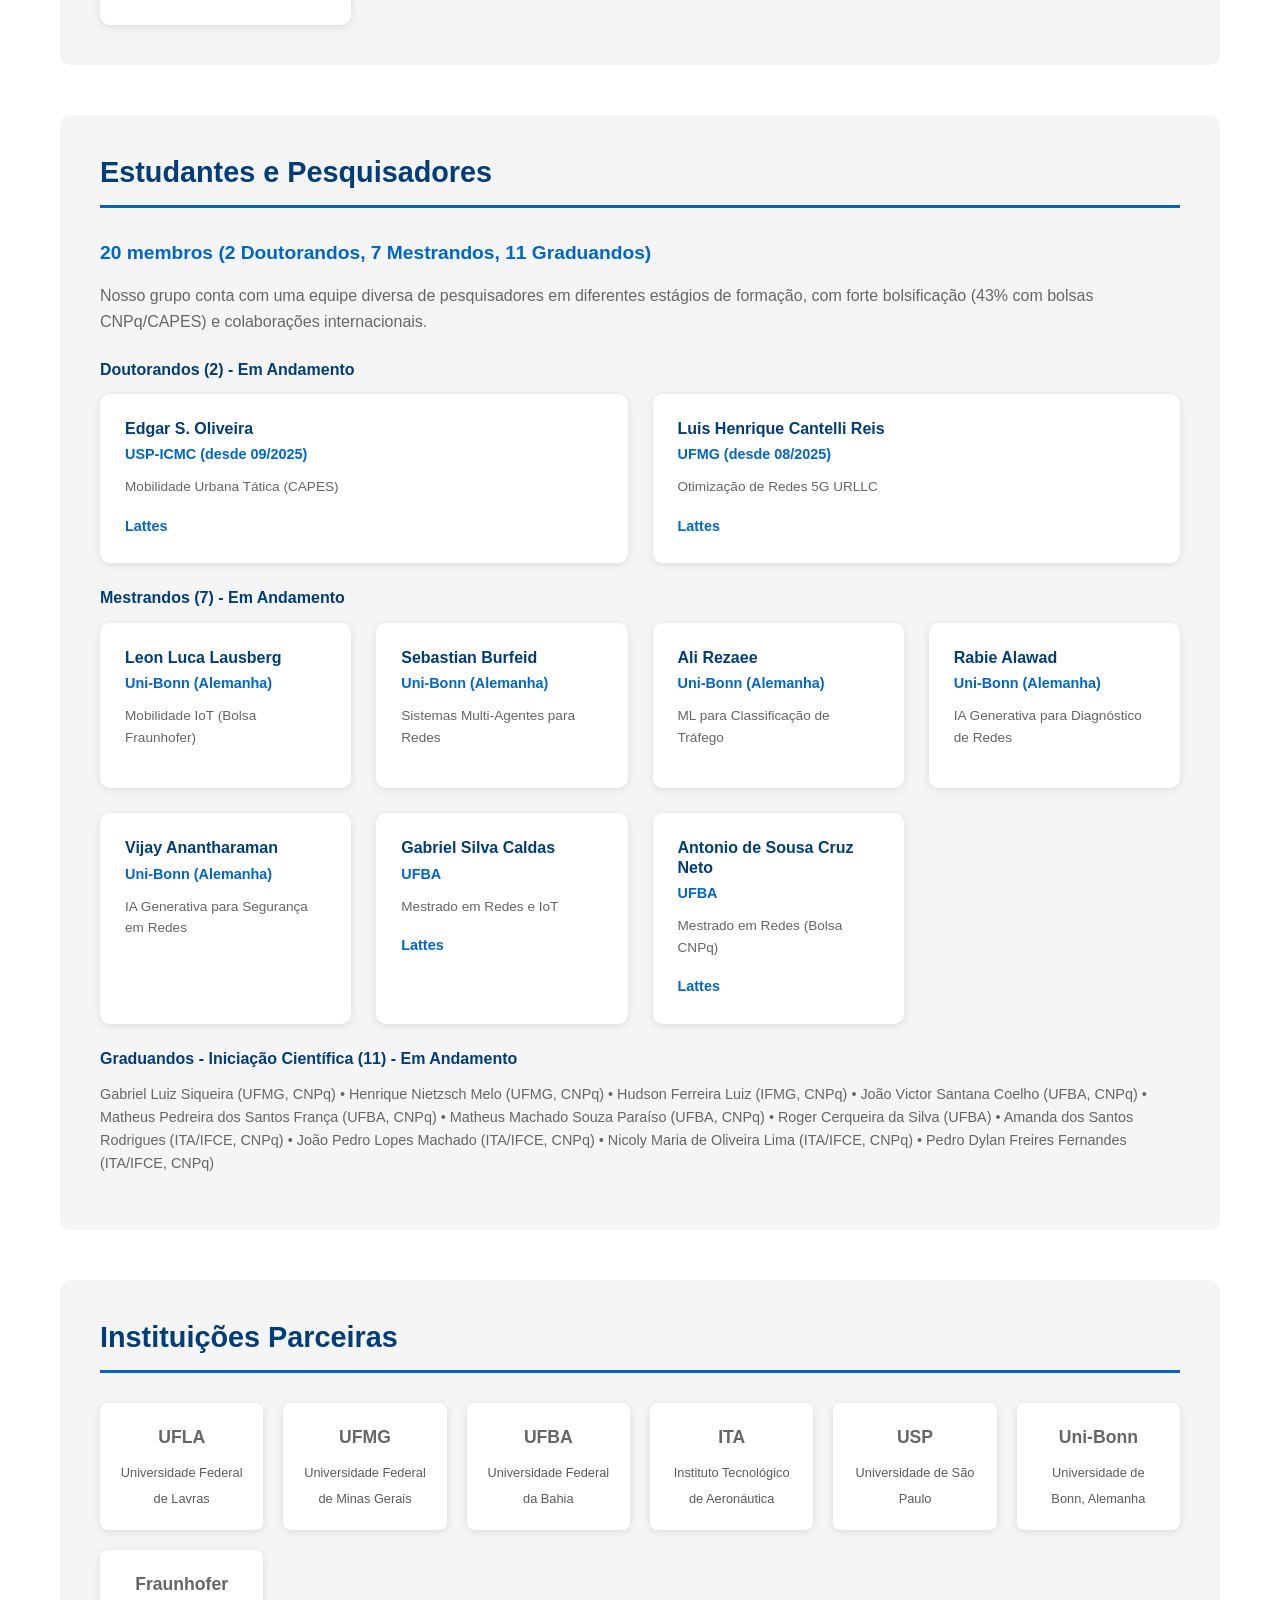
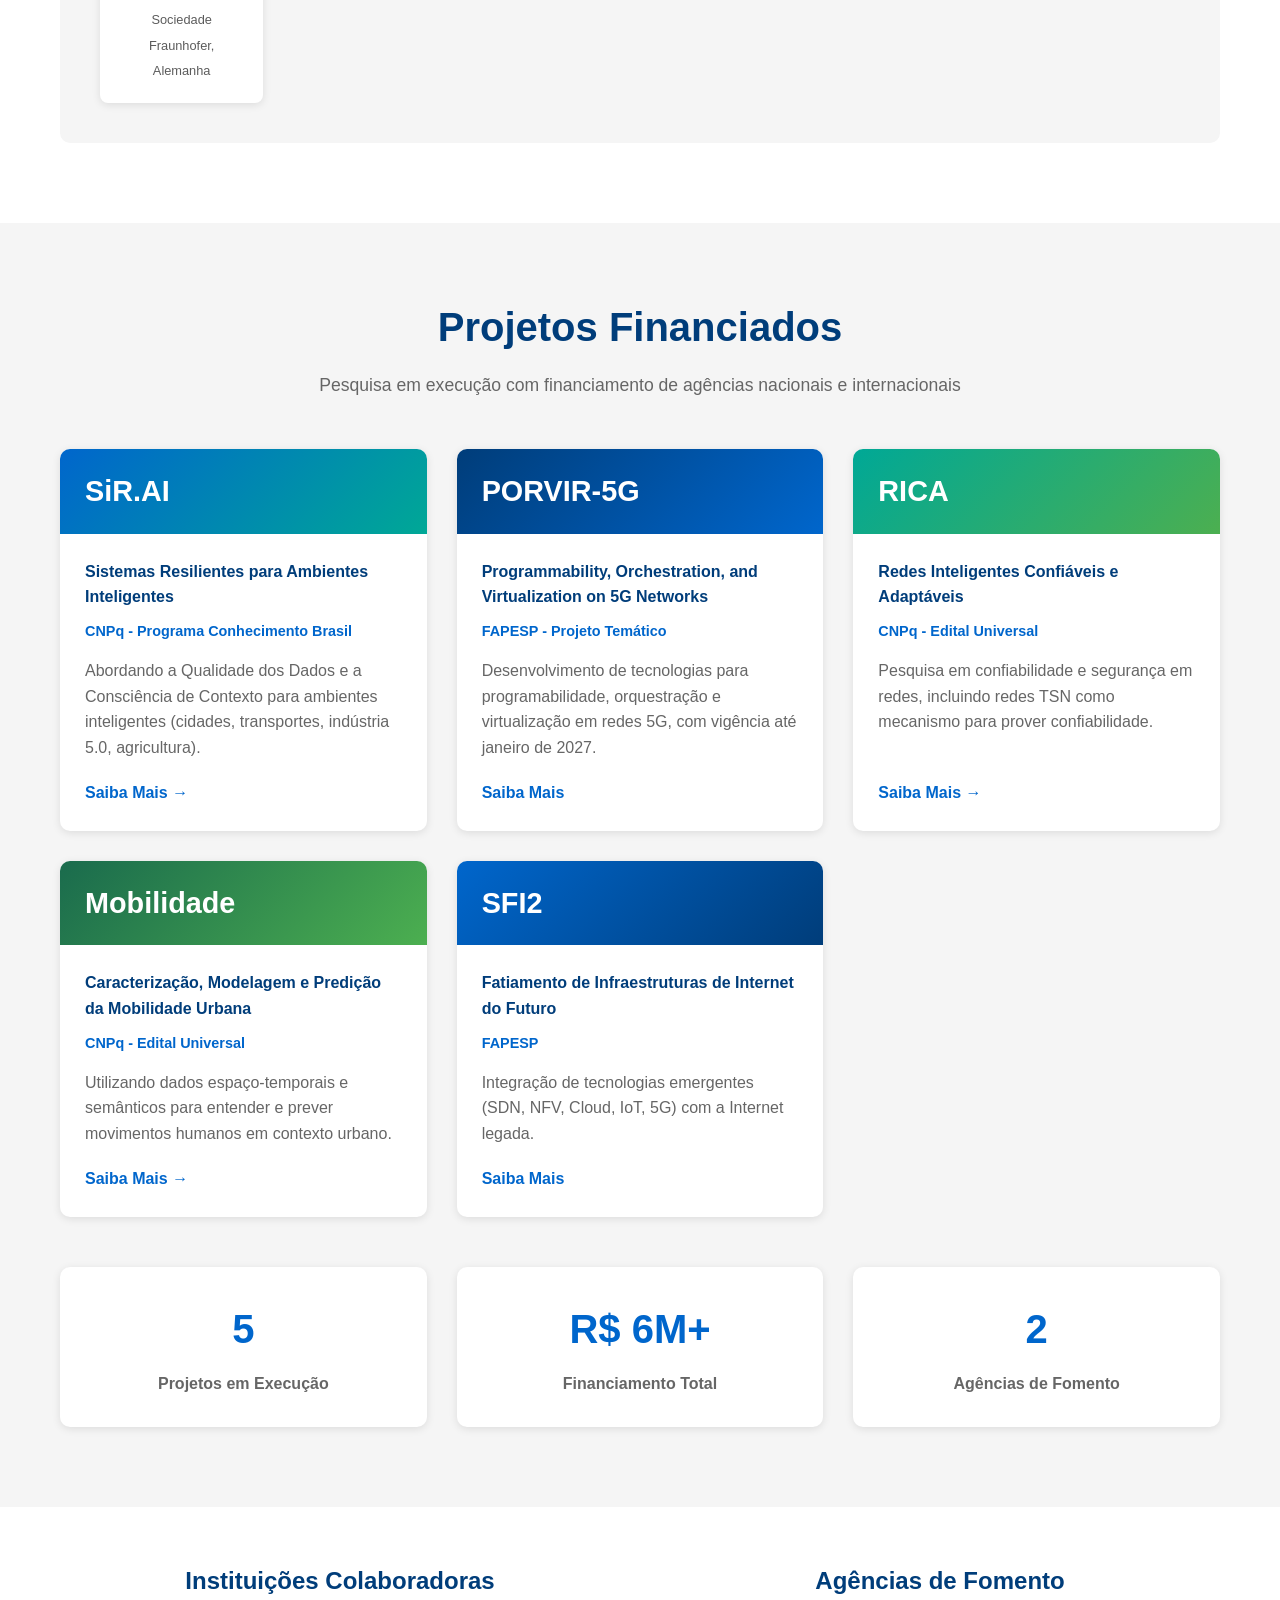
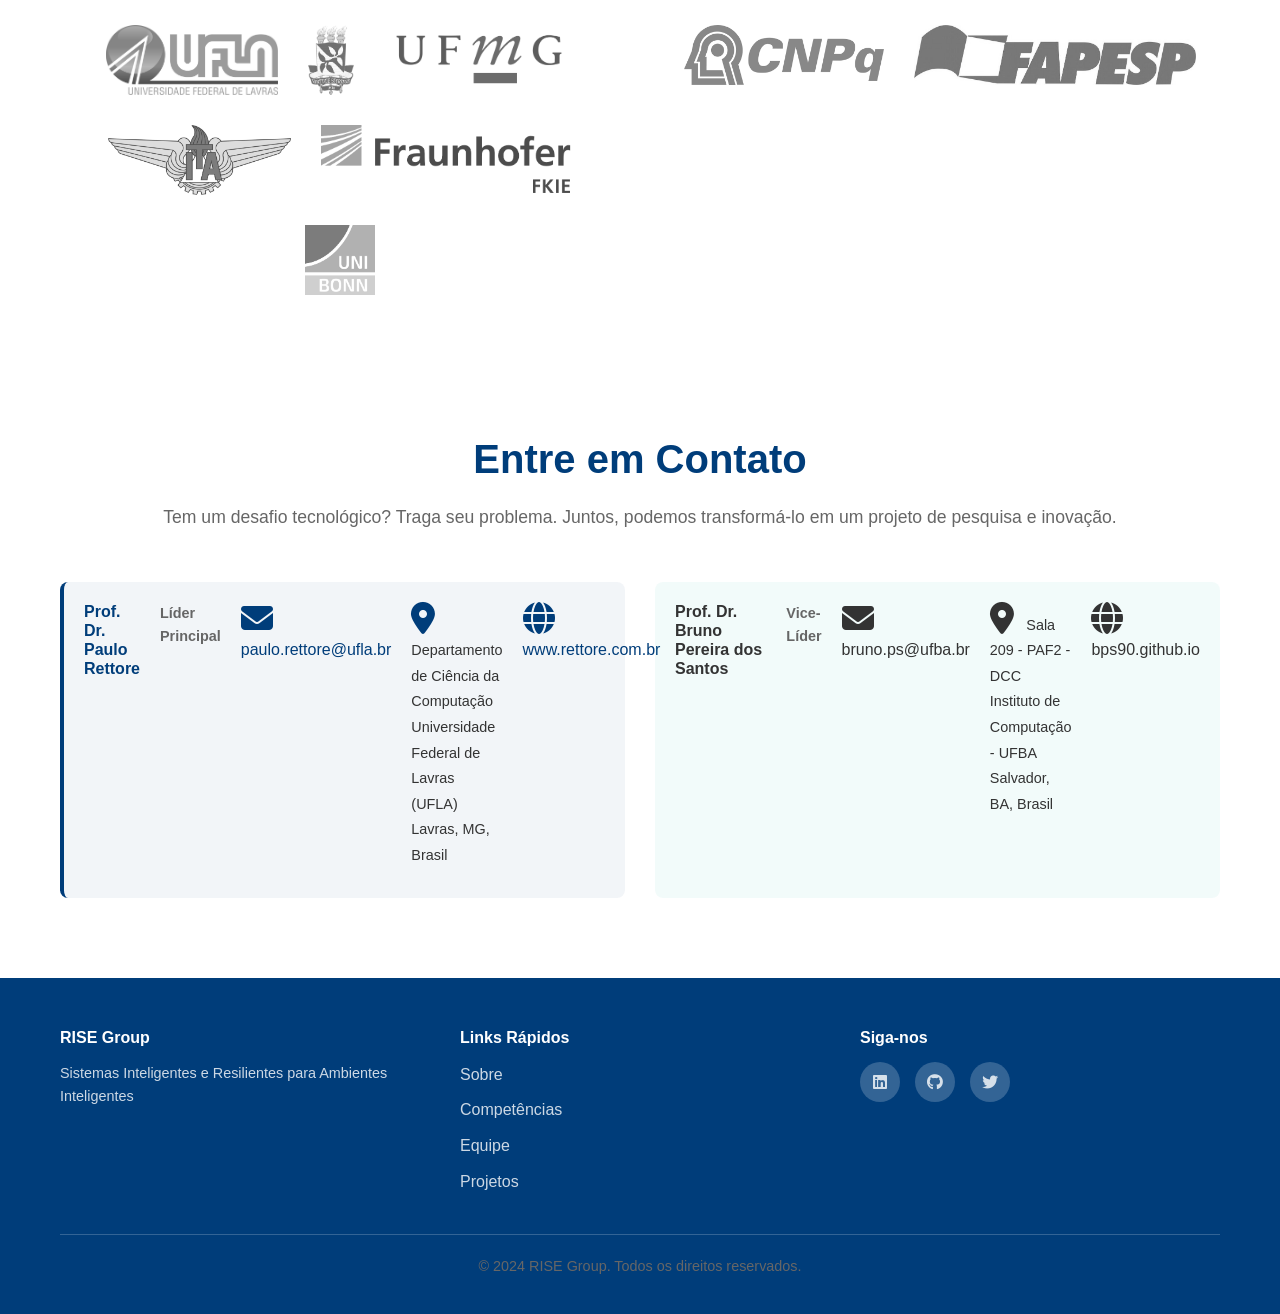
==== commit faff187e: "Update index.html" ====
--- a/index.html
+++ b/index.html
@@ -266,6 +266,14 @@
                     <div class="team-members">
                         <div class="team-member">
                             <div class="member-info">
+                                <h4>Prof. Dr. Luiz Henrique Andrade Correia</h4>
+                                <p class="member-institution">UFLA</p>
+                                <p class="member-expertise">Redes de Sensores Sem Fio, Redes Móveis, Inteligência Artificial.</p>
+                                <a href="http://lattes.cnpq.br/0453754730316303" target="_blank" class="member-link">Lattes</a>
+                            </div>
+                        </div>
+                        <div class="team-member">
+                            <div class="member-info">
                                 <h4>Prof. Dr. Clayson Celes</h4>
                                 <p class="member-institution">ITA</p>
                                 <p class="member-expertise">Mobilidade Urbana, Sistemas Ciberfísicos, IA</p>
@@ -499,7 +507,7 @@
                     <div class="stat-name" data-i18n="projects.total_projects">Projetos em Execução</div>
                 </div>
                 <div class="stat">
-                    <div class="stat-value">R$ 4M+</div>
+                    <div class="stat-value">R$ 6M+</div>
                     <div class="stat-name" data-i18n="projects.total_funding">Financiamento Total</div>
                 </div>
                 <div class="stat">
